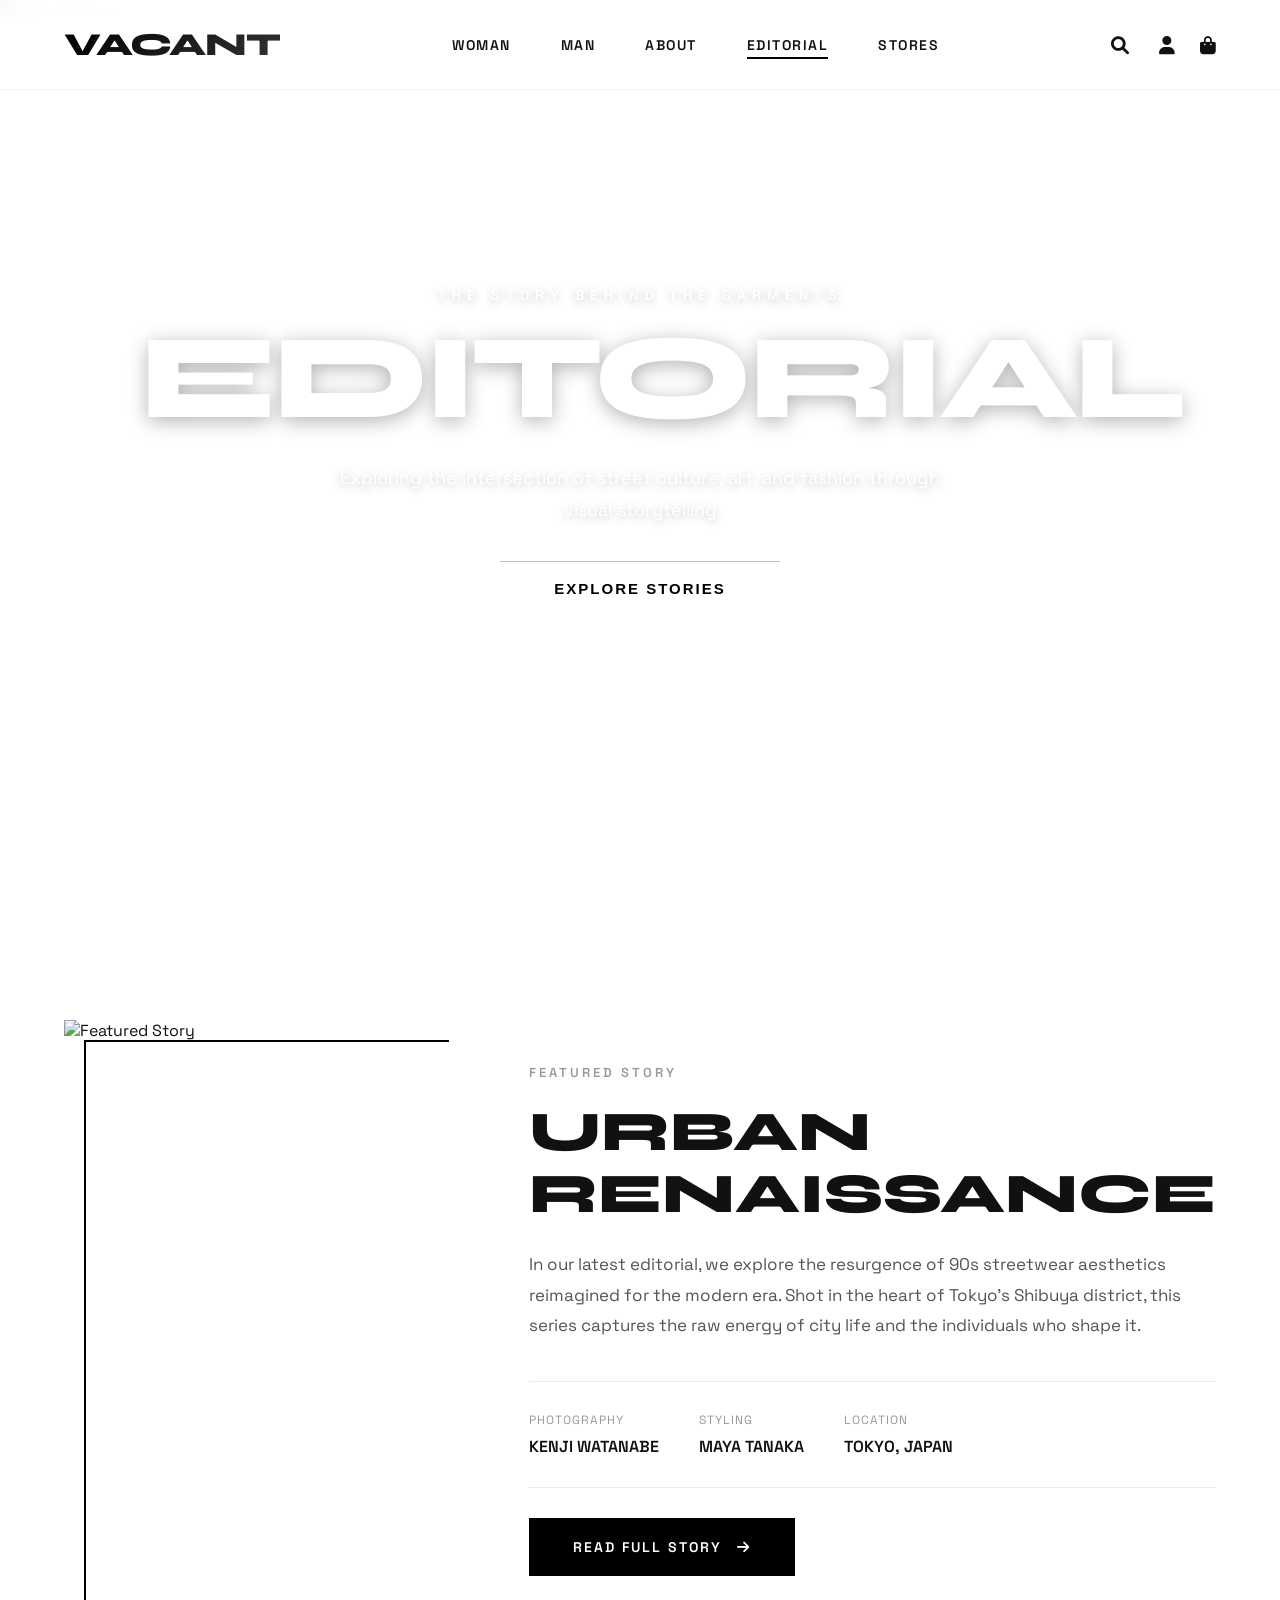
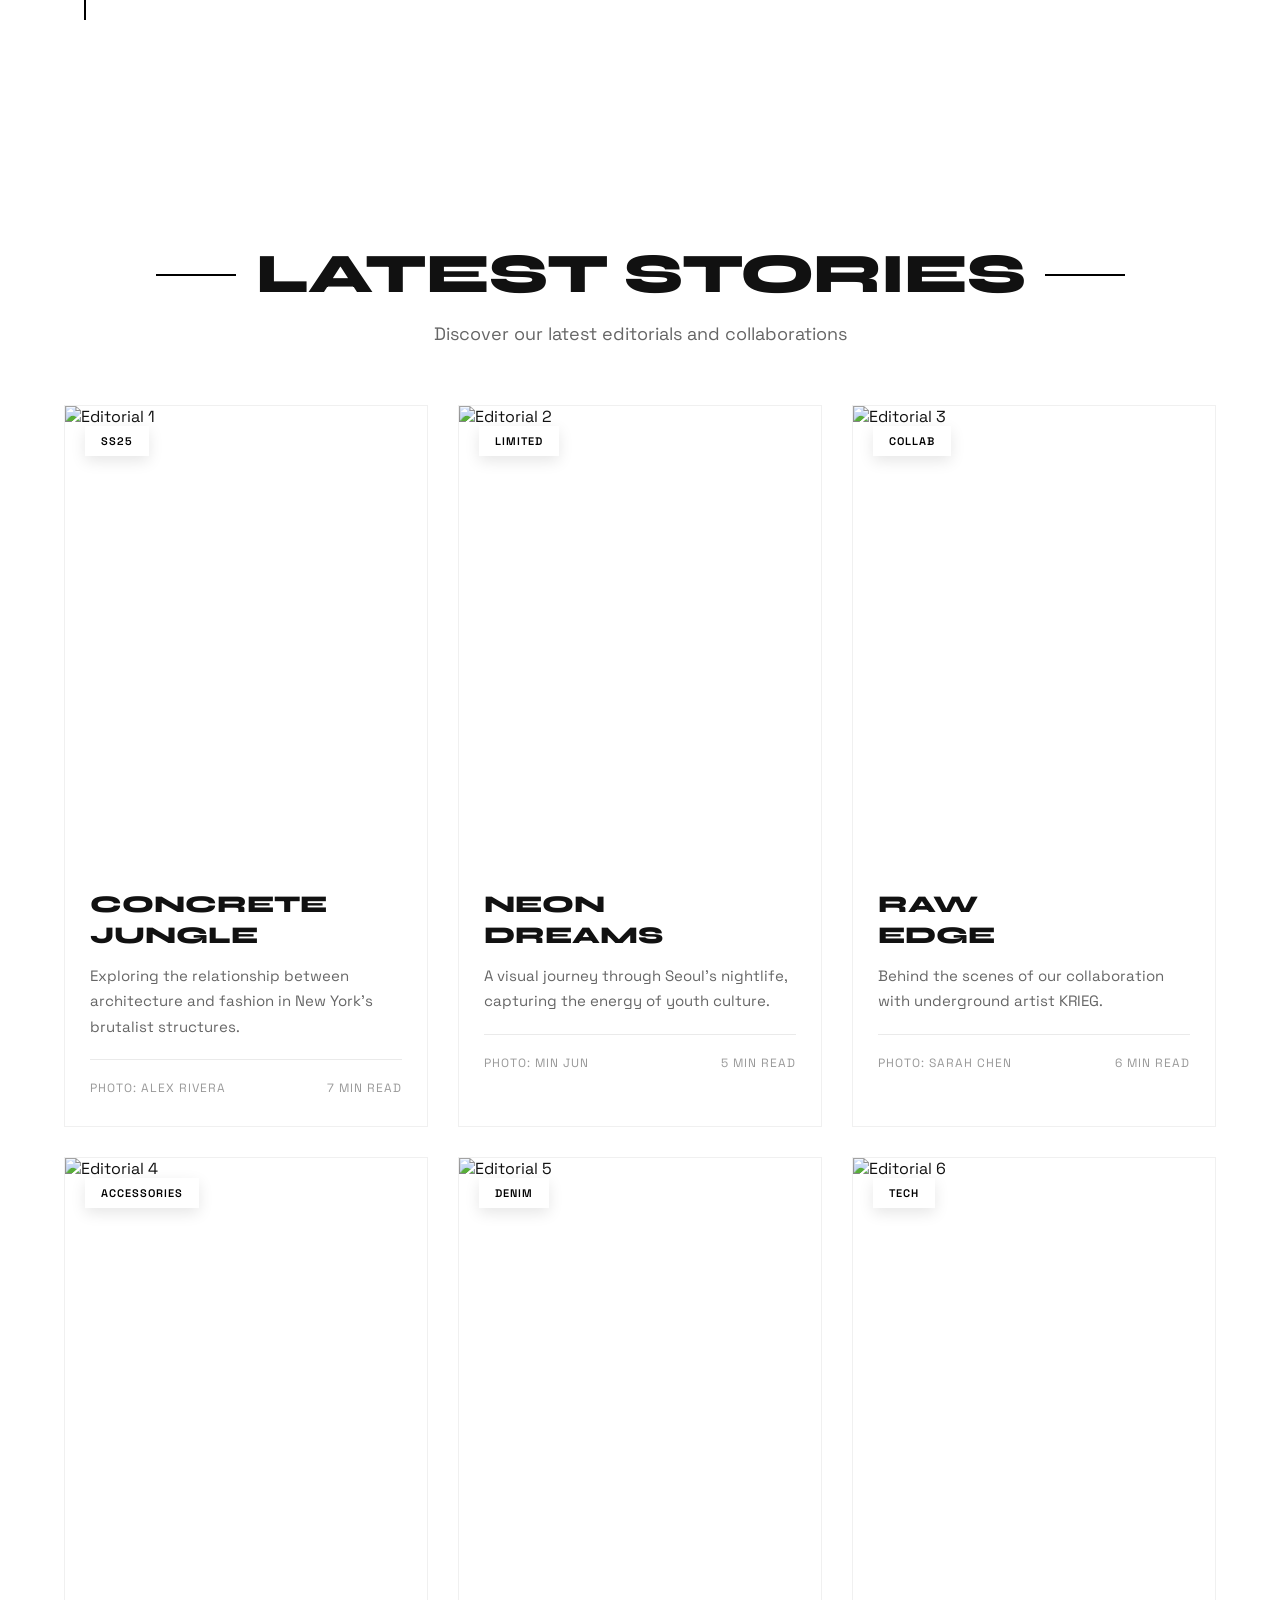
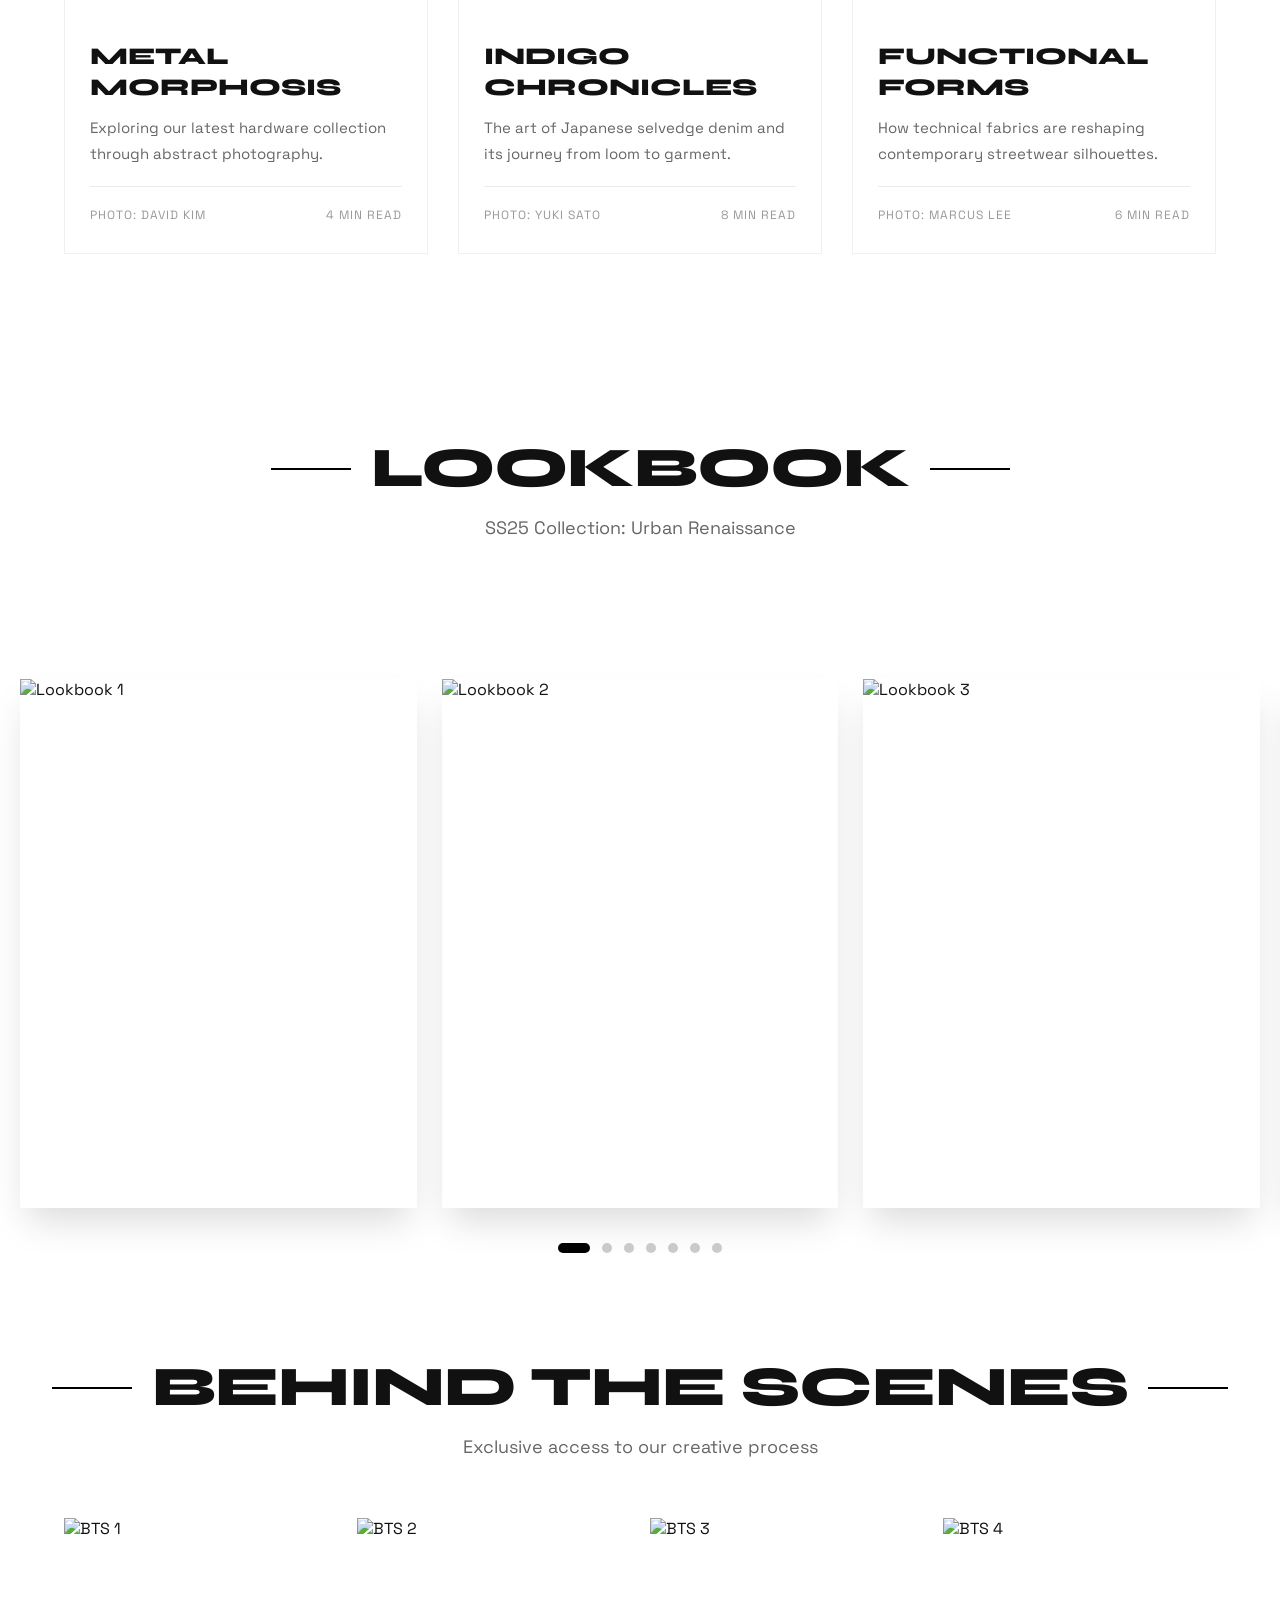
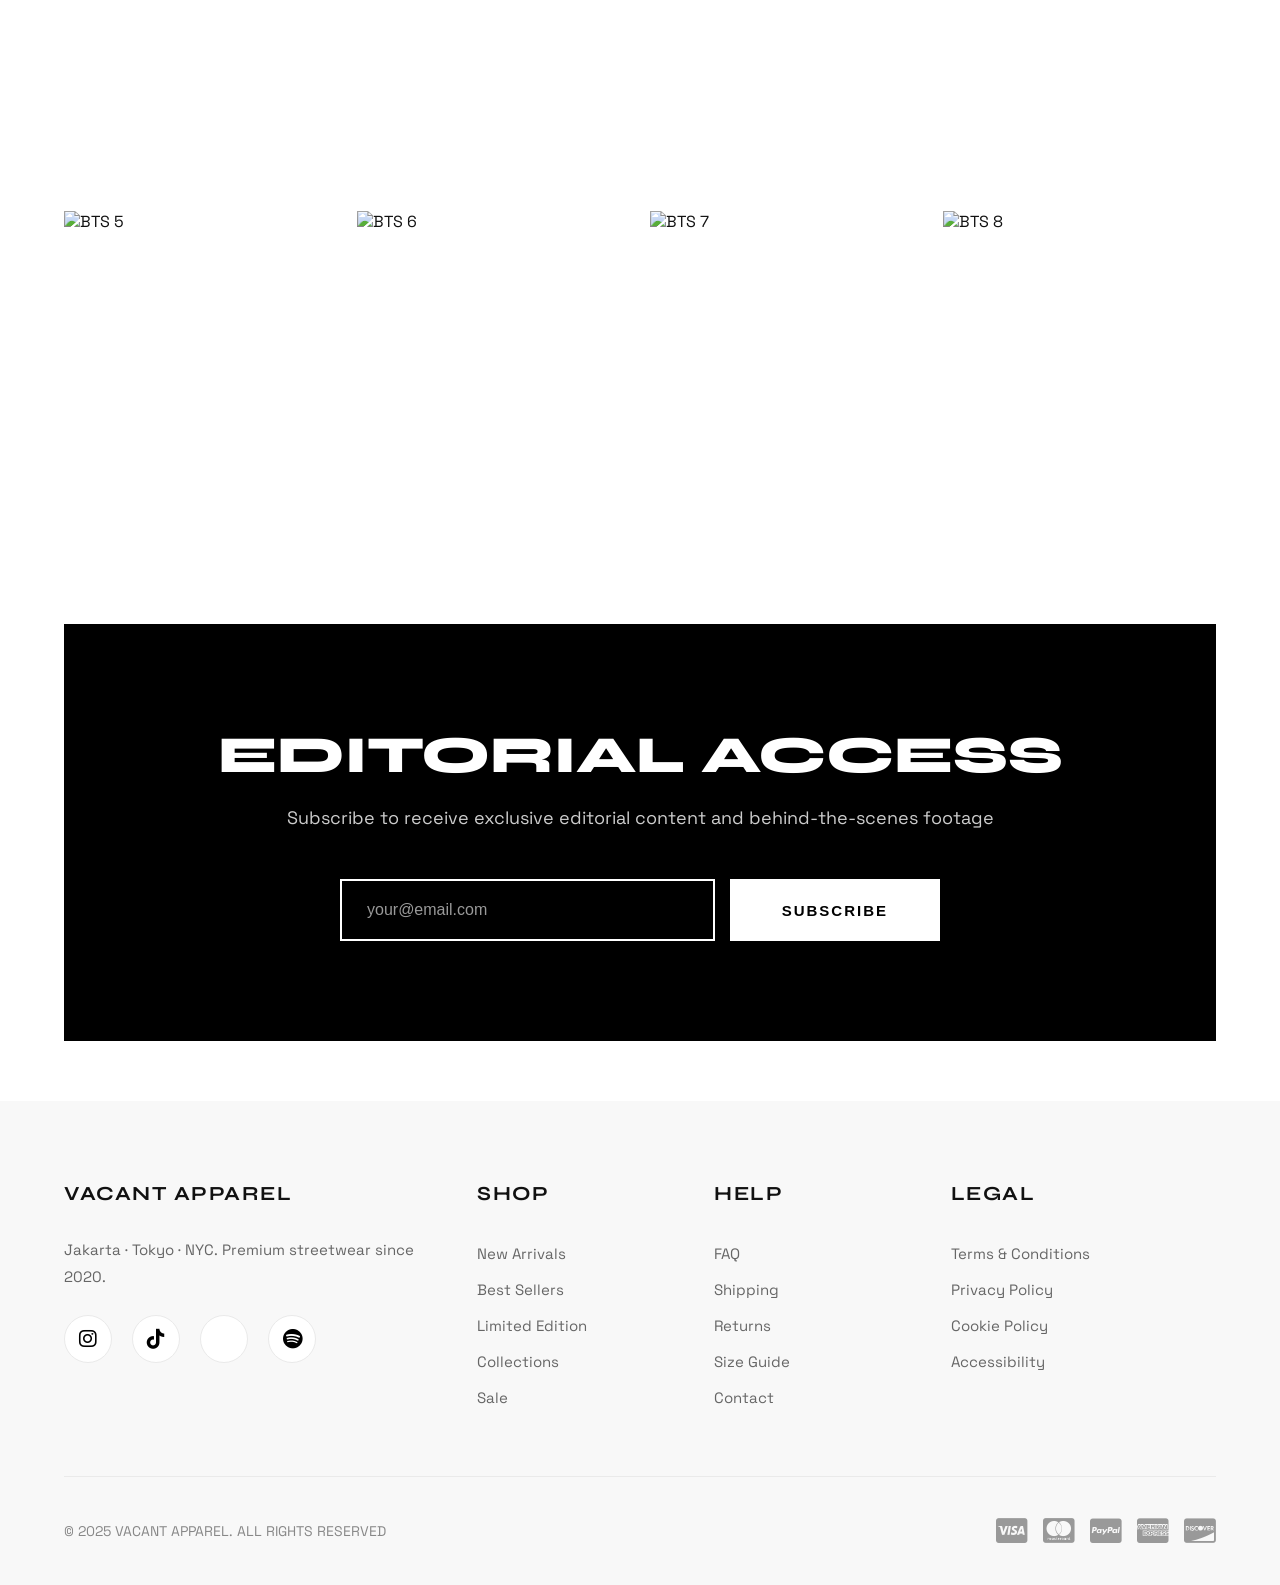
==== EDITORIAL.html @ 33aa365c "first commit" ====
<!DOCTYPE html>
<html lang="en">
<head>
    <meta charset="UTF-8">
    <meta name="viewport" content="width=device-width, initial-scale=1.0">
    <title>VACANT · EDITORIAL</title>
    <link href="https://fonts.googleapis.com/css2?family=Syne:wght@400;500;600;700;800&family=Space+Grotesk:wght@300;400;500;600;700&display=swap" rel="stylesheet">
    <link rel="stylesheet" href="https://cdnjs.cloudflare.com/ajax/libs/font-awesome/6.0.0/css/all.min.css">
    <style>
        * {
            margin: 0;
            padding: 0;
            box-sizing: border-box;
        }

        body {
            background: #ffffff;
            color: #111111;
            font-family: 'Space Grotesk', sans-serif;
            overflow-x: hidden;
        }

        h1, h2, h3, h4 {
            font-family: 'Syne', sans-serif;
            font-weight: 800;
        }

        /* PREMIUM NAVBAR */
        header {
            display: flex;
            justify-content: space-between;
            align-items: center;
            padding: 25px 5%;
            background: rgba(255, 255, 255, 0.97);
            backdrop-filter: blur(10px);
            position: fixed;
            width: 100%;
            top: 0;
            z-index: 1000;
            border-bottom: 1px solid rgba(0, 0, 0, 0.05);
            transition: all 0.3s;
        }

        header.scrolled {
            padding: 15px 5%;
            background: rgba(255, 255, 255, 0.98);
            box-shadow: 0 5px 20px rgba(0,0,0,0.05);
        }

        .logo {
            font-size: 32px;
            font-weight: 800;
            letter-spacing: -1px;
            background: linear-gradient(135deg, #000000 0%, #333333 100%);
            -webkit-background-clip: text;
            -webkit-text-fill-color: transparent;
            font-family: 'Syne', sans-serif;
        }

        .nav-links {
            display: flex;
            gap: 50px;
        }

        .nav-links a {
            color: #111111;
            text-decoration: none;
            font-weight: 600;
            font-size: 14px;
            letter-spacing: 1.5px;
            text-transform: uppercase;
            transition: 0.2s;
            position: relative;
        }

        .nav-links a::after {
            content: '';
            position: absolute;
            bottom: -5px;
            left: 0;
            width: 0;
            height: 2px;
            background: #000000;
            transition: width 0.3s;
        }

        .nav-links a:hover::after,
        .nav-links a.active::after {
            width: 100%;
        }

        .nav-icons {
            display: flex;
            gap: 25px;
            align-items: center;
            position: relative;
        }

        .nav-icons i {
            font-size: 18px;
            color: #111111;
            cursor: pointer;
            transition: 0.2s;
        }

        .nav-icons i:hover {
            transform: scale(1.1);
        }

        /* SEARCH BAR STYLES - DESKTOP */
        .search-container {
            position: relative;
            display: flex;
            align-items: center;
            margin-right: 5px;
        }

        .search-icon {
            cursor: pointer;
            transition: all 0.3s;
            z-index: 102;
        }

        .search-box {
            position: absolute;
            top: 50%;
            right: -10px;
            transform: translateY(-50%);
            width: 0;
            opacity: 0;
            visibility: hidden;
            transition: all 0.4s cubic-bezier(0.4, 0, 0.2, 1);
            background: #ffffff;
            border: 1px solid #eaeaea;
            border-radius: 40px;
            padding: 12px 20px;
            font-size: 14px;
            font-family: 'Space Grotesk', sans-serif;
            outline: none;
            box-shadow: 0 5px 20px rgba(0,0,0,0.1);
            z-index: 101;
        }

        .search-box.active {
            width: 280px;
            opacity: 1;
            visibility: visible;
            right: -20px;
        }

        .search-box::placeholder {
            color: #999999;
            letter-spacing: 0.5px;
        }

        .burger-menu {
            display: none;
            flex-direction: column;
            gap: 6px;
            cursor: pointer;
            z-index: 1001;
        }

        .burger-menu span {
            width: 30px;
            height: 2px;
            background: #000000;
            transition: 0.3s;
        }

        .burger-menu.active span:nth-child(1) {
            transform: rotate(45deg) translate(6px, 6px);
        }

        .burger-menu.active span:nth-child(2) {
            opacity: 0;
        }

        .burger-menu.active span:nth-child(3) {
            transform: rotate(-45deg) translate(6px, -6px);
        }

        .mobile-menu {
            display: none;
            position: fixed;
            top: 0;
            right: -100%;
            width: 80%;
            max-width: 400px;
            height: 100vh;
            background: #ffffff;
            padding: 120px 40px 40px;
            transition: right 0.4s cubic-bezier(0.4, 0, 0.2, 1);
            z-index: 999;
            box-shadow: -10px 0 30px rgba(0,0,0,0.1);
        }

        .mobile-menu.active {
            right: 0;
        }

        .mobile-menu a {
            display: block;
            color: #111111;
            text-decoration: none;
            font-size: 22px;
            font-weight: 600;
            margin-bottom: 35px;
            text-transform: uppercase;
            letter-spacing: 1px;
            transition: 0.2s;
            font-family: 'Syne', sans-serif;
        }

        .mobile-menu a:hover,
        .mobile-menu a.active {
            color: #666666;
            transform: translateX(10px);
        }

        /* MOBILE SEARCH (dengan icon X) */
        .mobile-search-container {
            margin-bottom: 30px;
            position: relative;
        }

        .mobile-search-box {
            width: 100%;
            padding: 16px 45px 16px 20px;
            border: 2px solid #eaeaea;
            font-family: 'Space Grotesk', sans-serif;
            font-size: 16px;
            outline: none;
            transition: border 0.3s;
            border-radius: 40px;
        }

        .mobile-search-box:focus {
            border-color: #000000;
        }

        .mobile-search-box::placeholder {
            color: #999999;
        }

        .mobile-search-clear {
            position: absolute;
            right: 15px;
            top: 50%;
            transform: translateY(-50%);
            cursor: pointer;
            color: #999999;
            font-size: 16px;
            transition: color 0.3s;
        }

        .mobile-search-clear:hover {
            color: #000000;
        }

        .overlay {
            display: none;
            position: fixed;
            top: 0;
            left: 0;
            width: 100%;
            height: 100vh;
            background: rgba(0,0,0,0.5);
            z-index: 998;
            opacity: 0;
            transition: opacity 0.3s;
            pointer-events: none;
        }

        .overlay.active {
            display: block;
            opacity: 1;
            pointer-events: all;
        }

        /* SEARCH RESULTS INFO */
        .search-info {
            display: none;
            text-align: center;
            margin: 20px 5%;
            padding: 15px;
            background: #f8f8f8;
            border-radius: 50px;
            font-size: 15px;
            color: #666666;
            z-index: 100;
        }

        .search-info.active {
            display: block;
        }

        .search-info span {
            font-weight: 700;
            color: #000000;
        }

        .search-info i {
            margin-left: 10px;
            cursor: pointer;
            color: #999999;
            transition: color 0.3s;
        }

        .search-info i:hover {
            color: #000000;
        }

        /* SEARCH HIGHLIGHT */
        .search-highlight {
            background-color: #fff3b0;
            padding: 2px 0;
            border-radius: 4px;
            transition: background-color 0.3s;
        }

        /* HIDE ELEMENTS WHEN SEARCHING - Hero section dikecualikan */
        .search-hidden:not(#heroSection) {
            display: none !important;
        }

        /* FULL HERO SECTION - SATU GAMBAR */
        .editorial-hero {
            height: 100vh;
            width: 100%;
            position: relative;
            overflow: hidden;
            margin-top: 0;
        }

        .editorial-hero img {
            width: 100%;
            height: 100%;
            object-fit: cover;
            filter: brightness(0.5);
            transform: scale(1);
            transition: transform 8s ease;
        }

        .hero-content {
            position: absolute;
            top: 50%;
            left: 50%;
            transform: translate(-50%, -50%);
            text-align: center;
            color: #ffffff;
            z-index: 10;
            width: 90%;
            max-width: 1000px;
            pointer-events: none;
        }

        .hero-content .label {
            font-size: 14px;
            font-weight: 600;
            text-transform: uppercase;
            letter-spacing: 6px;
            margin-bottom: 20px;
            display: block;
            opacity: 0;
            animation: fadeInUp 0.8s forwards;
            text-shadow: 0 2px 10px rgba(0,0,0,0.3);
        }

        .hero-content h1 {
            font-size: 120px;
            font-weight: 800;
            text-transform: uppercase;
            line-height: 0.9;
            margin-bottom: 30px;
            letter-spacing: -4px;
            opacity: 0;
            animation: fadeInUp 0.8s 0.2s forwards;
            text-shadow: 0 4px 20px rgba(0,0,0,0.3);
        }

        .hero-content p {
            font-size: 18px;
            max-width: 600px;
            margin: 0 auto 35px;
            opacity: 0;
            animation: fadeInUp 0.8s 0.4s forwards;
            line-height: 1.8;
            text-shadow: 0 2px 10px rgba(0,0,0,0.3);
        }

        .hero-btn {
            background: #ffffff;
            color: #000000;
            border: none;
            padding: 18px 54px;
            font-size: 15px;
            font-weight: 700;
            text-transform: uppercase;
            letter-spacing: 2px;
            cursor: pointer;
            transition: all 0.3s;
            border-radius: 0;
            pointer-events: auto;
            position: relative;
            overflow: hidden;
            opacity: 0;
            animation: fadeInUp 0.8s 0.6s forwards;
        }

        .hero-btn::before {
            content: '';
            position: absolute;
            top: 0;
            left: -100%;
            width: 100%;
            height: 100%;
            background: #000000;
            transition: left 0.3s;
            z-index: 0;
        }

        .hero-btn:hover::before {
            left: 0;
        }

        .hero-btn span {
            position: relative;
            z-index: 1;
            transition: color 0.3s;
        }

        .hero-btn:hover span {
            color: #ffffff;
        }

        @keyframes fadeInUp {
            from {
                opacity: 0;
                transform: translateY(30px);
            }
            to {
                opacity: 1;
                transform: translateY(0);
            }
        }

        /* FEATURED STORY */
        .featured-story {
            padding: 120px 5%;
            max-width: 1400px;
            margin: 0 auto;
            display: grid;
            grid-template-columns: 1fr 1fr;
            gap: 80px;
            align-items: center;
        }

        .featured-image {
            position: relative;
            overflow: hidden;
            height: 600px;
        }

        .featured-image img {
            width: 100%;
            height: 100%;
            object-fit: cover;
            transition: transform 0.8s;
        }

        .featured-image:hover img {
            transform: scale(1.05);
        }

        .featured-image::after {
            content: '';
            position: absolute;
            top: 20px;
            left: 20px;
            width: 100%;
            height: 100%;
            border: 2px solid #000000;
            z-index: -1;
        }

        .featured-content .tag {
            font-size: 13px;
            font-weight: 600;
            text-transform: uppercase;
            letter-spacing: 3px;
            color: #999999;
            margin-bottom: 20px;
            display: block;
        }

        .featured-content h2 {
            font-size: 56px;
            font-weight: 800;
            line-height: 1.1;
            margin-bottom: 25px;
            text-transform: uppercase;
        }

        .featured-content p {
            color: #555555;
            line-height: 1.8;
            margin-bottom: 30px;
            font-size: 17px;
        }

        .featured-meta {
            display: flex;
            gap: 40px;
            margin: 40px 0 30px;
            padding: 30px 0;
            border-top: 1px solid #eaeaea;
            border-bottom: 1px solid #eaeaea;
        }

        .meta-item {
            display: flex;
            flex-direction: column;
        }

        .meta-item .label {
            font-size: 12px;
            color: #999999;
            text-transform: uppercase;
            letter-spacing: 1px;
            margin-bottom: 8px;
        }

        .meta-item .value {
            font-size: 16px;
            font-weight: 600;
            text-transform: uppercase;
        }

        .read-more {
            display: inline-flex;
            align-items: center;
            gap: 15px;
            background: #000000;
            color: #ffffff;
            padding: 18px 42px;
            text-decoration: none;
            font-weight: 600;
            text-transform: uppercase;
            letter-spacing: 2px;
            font-size: 14px;
            transition: all 0.3s;
            border: 2px solid #000000;
        }

        .read-more i {
            transition: transform 0.3s;
        }

        .read-more:hover {
            background: #ffffff;
            color: #000000;
        }

        .read-more:hover i {
            transform: translateX(8px);
        }

        /* SECTION HEADER */
        .section-header {
            text-align: center;
            margin: 100px 0 60px;
            padding: 0 5%;
        }

        .section-header h2 {
            font-size: 56px;
            font-weight: 800;
            text-transform: uppercase;
            letter-spacing: -1px;
            margin-bottom: 15px;
            position: relative;
            display: inline-block;
        }

        .section-header h2::before,
        .section-header h2::after {
            content: '';
            position: absolute;
            top: 50%;
            width: 80px;
            height: 2px;
            background: #000000;
        }

        .section-header h2::before {
            left: -100px;
        }

        .section-header h2::after {
            right: -100px;
        }

        .section-header p {
            color: #666666;
            font-size: 18px;
            max-width: 600px;
            margin: 0 auto;
        }

        /* EDITORIAL GRID */
        .editorial-grid {
            display: grid;
            grid-template-columns: repeat(3, 1fr);
            gap: 30px;
            padding: 0 5% 80px;
            max-width: 1400px;
            margin: 0 auto;
        }

        .editorial-card {
            background: #ffffff;
            transition: all 0.4s;
            cursor: pointer;
            border: 1px solid #f0f0f0;
        }

        .editorial-card:hover {
            transform: translateY(-15px);
            box-shadow: 0 30px 40px -20px rgba(0,0,0,0.2);
            border-color: #000000;
        }

        .card-image {
            position: relative;
            aspect-ratio: 4/5;
            overflow: hidden;
        }

        .card-image img {
            width: 100%;
            height: 100%;
            object-fit: cover;
            transition: transform 0.8s;
        }

        .editorial-card:hover .card-image img {
            transform: scale(1.1);
        }

        .card-category {
            position: absolute;
            top: 20px;
            left: 20px;
            background: #ffffff;
            color: #000000;
            font-size: 11px;
            font-weight: 600;
            padding: 8px 16px;
            text-transform: uppercase;
            letter-spacing: 1px;
            z-index: 2;
            box-shadow: 0 5px 15px rgba(0,0,0,0.1);
        }

        .card-content {
            padding: 30px 25px;
            background: #ffffff;
        }

        .card-content h3 {
            font-size: 24px;
            font-weight: 800;
            margin-bottom: 12px;
            text-transform: uppercase;
            line-height: 1.3;
        }

        .card-content p {
            color: #666666;
            font-size: 15px;
            line-height: 1.7;
            margin-bottom: 20px;
        }

        .card-meta {
            display: flex;
            justify-content: space-between;
            color: #999999;
            font-size: 12px;
            text-transform: uppercase;
            letter-spacing: 1px;
            border-top: 1px solid #eaeaea;
            padding-top: 20px;
        }

        /* LOOKBOOK SLIDER - MENGGUNAKAN INSTA DOTS */
        .lookbook {
            margin: 100px 0;
            width: 100%;
            overflow: hidden;
        }

        .lookbook-container {
            position: relative;
            width: 100%;
            padding: 0 20px;
            margin: 40px 0 30px;
        }

        .lookbook-wrapper {
            display: flex;
            gap: 25px;
            transition: transform 0.6s cubic-bezier(0.25, 0.1, 0.15, 1);
            cursor: grab;
        }

        .lookbook-wrapper:active {
            cursor: grabbing;
        }

        .lookbook-slide {
            flex: 0 0 calc(33.333% - 16.66px);
            aspect-ratio: 3/4;
            position: relative;
            overflow: hidden;
            border-radius: 0;
            transition: all 0.4s;
            box-shadow: 0 20px 35px -8px rgba(0,0,0,0.15);
        }

        .lookbook-slide:hover {
            transform: translateY(-10px) scale(1.02);
            box-shadow: 0 30px 45px -10px rgba(0,0,0,0.25);
        }

        .lookbook-slide img {
            width: 100%;
            height: 100%;
            object-fit: cover;
            transition: transform 0.8s;
        }

        .lookbook-slide:hover img {
            transform: scale(1.1);
        }

        .lookbook-overlay {
            position: absolute;
            bottom: 0;
            left: 0;
            width: 100%;
            padding: 30px;
            background: linear-gradient(to top, rgba(0,0,0,0.9), transparent);
            color: #ffffff;
            transform: translateY(100%);
            transition: transform 0.4s;
        }

        .lookbook-slide:hover .lookbook-overlay {
            transform: translateY(0);
        }

        .lookbook-overlay h4 {
            font-size: 24px;
            font-weight: 800;
            margin-bottom: 8px;
            text-transform: uppercase;
        }

        .lookbook-overlay p {
            font-size: 14px;
            opacity: 0.9;
        }

        .lookbook-slide::after {
            content: '\f030';
            font-family: 'Font Awesome 6 Free';
            font-weight: 900;
            position: absolute;
            top: 50%;
            left: 50%;
            transform: translate(-50%, -50%) scale(0.5);
            color: #ffffff;
            font-size: 42px;
            opacity: 0;
            transition: all 0.4s cubic-bezier(0.34, 1.56, 0.64, 1);
            z-index: 3;
            text-shadow: 0 4px 15px rgba(0,0,0,0.3);
            pointer-events: none;
        }

        .lookbook-slide:hover::after {
            opacity: 1;
            transform: translate(-50%, -50%) scale(1);
        }

        .lookbook-slide::before {
            content: '';
            position: absolute;
            top: 0;
            left: 0;
            width: 100%;
            height: 100%;
            background: linear-gradient(145deg, rgba(0,0,0,0.2), rgba(0,0,0,0.5));
            opacity: 0;
            transition: opacity 0.4s;
            z-index: 2;
            pointer-events: none;
        }

        .lookbook-slide:hover::before {
            opacity: 1;
        }

        /* DOTS NAVIGATION */
        .lookbook-dots {
            display: flex;
            justify-content: center;
            gap: 12px;
            margin-top: 35px;
        }

        .lookbook-dot {
            width: 10px;
            height: 10px;
            border-radius: 10px;
            background: #ccc;
            border: none;
            cursor: pointer;
            transition: all 0.3s;
            padding: 0;
        }

        .lookbook-dot.active {
            width: 32px;
            background: #000000;
        }

        /* BEHIND THE SCENES */
        .bts-grid {
            display: grid;
            grid-template-columns: repeat(4, 1fr);
            gap: 20px;
            padding: 0 5% 80px;
            max-width: 1400px;
            margin: 0 auto;
        }

        .bts-item {
            position: relative;
            aspect-ratio: 1;
            overflow: hidden;
            cursor: pointer;
        }

        .bts-item img {
            width: 100%;
            height: 100%;
            object-fit: cover;
            transition: transform 0.8s;
        }

        .bts-item:hover img {
            transform: scale(1.1);
        }

        .bts-item::after {
            content: '\f030';
            font-family: 'Font Awesome 6 Free';
            font-weight: 900;
            position: absolute;
            top: 50%;
            left: 50%;
            transform: translate(-50%, -50%) scale(0);
            color: #ffffff;
            font-size: 32px;
            transition: transform 0.4s;
            z-index: 2;
            text-shadow: 0 2px 10px rgba(0,0,0,0.3);
        }

        .bts-item::before {
            content: '';
            position: absolute;
            top: 0;
            left: 0;
            width: 100%;
            height: 100%;
            background: rgba(0,0,0,0.4);
            opacity: 0;
            transition: opacity 0.4s;
            z-index: 1;
        }

        .bts-item:hover::after {
            transform: translate(-50%, -50%) scale(1);
        }

        .bts-item:hover::before {
            opacity: 1;
        }

        /* NEWSLETTER */
        .newsletter-block {
            background: #000000;
            padding: 100px;
            text-align: center;
            color: #ffffff;
            margin: 60px 5% 60px;
        }

        .newsletter-block h3 {
            font-size: 52px;
            font-weight: 800;
            text-transform: uppercase;
            margin-bottom: 20px;
        }

        .newsletter-block p {
            color: #cccccc;
            margin-bottom: 50px;
            font-size: 18px;
        }

        .newsletter-form {
            display: flex;
            max-width: 600px;
            margin: 0 auto;
            gap: 15px;
        }

        .newsletter-form input {
            flex: 1;
            padding: 20px 25px;
            background: transparent;
            border: 2px solid #ffffff;
            color: #ffffff;
            font-size: 16px;
            outline: none;
        }

        .newsletter-form input::placeholder {
            color: #999999;
        }

        .newsletter-form button {
            padding: 20px 50px;
            background: #ffffff;
            color: #000000;
            border: none;
            font-weight: 700;
            text-transform: uppercase;
            letter-spacing: 2px;
            cursor: pointer;
            transition: 0.3s;
            border: 2px solid #ffffff;
            font-size: 15px;
        }

        .newsletter-form button:hover {
            background: transparent;
            color: #ffffff;
        }

        /* FOOTER */
        footer {
            background: #f8f8f8;
            padding: 80px 5% 40px;
        }

        .footer-grid {
            display: grid;
            grid-template-columns: 2fr 1fr 1fr 1.5fr;
            gap: 60px;
            margin-bottom: 60px;
        }

        .footer-col:first-child {
            max-width: 350px;
        }

        .footer-col h4 {
            font-size: 20px;
            font-weight: 700;
            text-transform: uppercase;
            margin-bottom: 30px;
            letter-spacing: 1.5px;
        }

        .footer-col p {
            color: #666666;
            line-height: 1.8;
            font-size: 15px;
            margin-bottom: 25px;
        }

        .footer-col a {
            color: #666666;
            text-decoration: none;
            display: block;
            font-size: 15px;
            line-height: 2.4;
            transition: 0.2s;
        }

        .footer-col a:hover {
            color: #000000;
            transform: translateX(8px);
        }

        .social-wrap {
            display: flex;
            gap: 20px;
            margin-top: 25px;
        }

        .social-wrap a {
            width: 48px;
            height: 48px;
            background: #ffffff;
            border-radius: 50%;
            display: flex;
            align-items: center;
            justify-content: center;
            color: #000000;
            font-size: 20px;
            transition: all 0.3s;
            border: 1px solid #eaeaea;
            transform: none;
        }

        .social-wrap a:hover {
            background: #000000;
            color: #ffffff;
            transform: translateY(-8px);
        }

        .footer-bottom {
            display: flex;
            justify-content: space-between;
            align-items: center;
            padding-top: 40px;
            border-top: 1px solid #eaeaea;
            color: #888888;
            font-size: 14px;
        }

        .payment-icons {
            display: flex;
            gap: 15px;
        }

        .payment-icons i {
            font-size: 28px;
            color: #999999;
            transition: 0.2s;
        }

        .payment-icons i:hover {
            color: #000000;
        }

        /* RESPONSIVE */
        @media (max-width: 1200px) {
            .hero-content h1 {
                font-size: 90px;
            }
            
            .featured-story {
                gap: 40px;
            }
            
            .featured-content h2 {
                font-size: 42px;
            }
            
            .editorial-grid {
                grid-template-columns: repeat(2, 1fr);
            }
            
            .lookbook-slide {
                flex: 0 0 calc(50% - 12.5px);
            }
            
            .bts-grid {
                grid-template-columns: repeat(3, 1fr);
            }
            
            .search-box.active {
                width: 220px;
            }
        }

        @media (max-width: 1024px) {
            .nav-links {
                display: none;
            }
            
            .burger-menu {
                display: flex;
            }
            
            .mobile-menu {
                display: block;
            }
            
            .section-header h2 {
                font-size: 42px;
            }
            
            .section-header h2::before,
            .section-header h2::after {
                width: 40px;
            }
            
            .hero-content h1 {
                font-size: 60px;
            }
            
            .featured-story {
                grid-template-columns: 1fr;
            }
            
            .featured-image {
                height: 500px;
            }
            
            .footer-grid {
                grid-template-columns: repeat(2, 1fr);
            }
        }

        @media (max-width: 768px) {
            .nav-icons {
                display: none;
            }
            
            .search-box,
            .search-icon {
                display: none;
            }
            
            .hero-content {
                padding: 0 20px;
            }
            
            .hero-content h1 {
                font-size: 45px;
                letter-spacing: -2px;
            }
            
            .hero-content p {
                font-size: 16px;
            }
            
            .hero-btn {
                padding: 15px 40px;
            }
            
            .featured-content h2 {
                font-size: 36px;
            }
            
            .featured-meta {
                flex-direction: column;
                gap: 20px;
            }
            
            .editorial-grid {
                grid-template-columns: 1fr;
            }
            
            .lookbook-slide {
                flex: 0 0 100%;
            }
            
            .bts-grid {
                grid-template-columns: repeat(2, 1fr);
            }
            
            .section-header h2::before,
            .section-header h2::after {
                display: none;
            }
            
            .newsletter-block {
                padding: 60px 30px;
            }
            
            .newsletter-block h3 {
                font-size: 36px;
            }
            
            .newsletter-form {
                flex-direction: column;
            }
            
            .footer-grid {
                grid-template-columns: 1fr;
            }
            
            .footer-bottom {
                flex-direction: column;
                gap: 20px;
                text-align: center;
            }
            
            .payment-icons {
                justify-content: center;
            }
            
            .payment-icons i {
                font-size: 26px;
            }
        }

        @media (max-width: 480px) {
            .hero-content h1 {
                font-size: 36px;
            }
            
            .featured-image {
                height: 350px;
            }
            
            .bts-grid {
                grid-template-columns: 1fr;
            }
        }
    </style>
</head>
<body>
    <!-- NAVBAR -->
    <header id="header">
        <div class="logo">VACANT</div>
        <div class="nav-links">
            <a href="/WOMAN.html">WOMAN</a>
            <a href="/MEN.HTML">MAN</a>
            <a href="/ABOUT.html">ABOUT</a>
            <a href="#" class="active">EDITORIAL</a>
            <a href="/STORE.html">STORES</a>
        </div>
        <div class="nav-icons">
            <!-- SEARCH CONTAINER DESKTOP -->
            <div class="search-container">
                <i class="fas fa-search search-icon" onclick="toggleSearch()"></i>
                <input type="text" class="search-box" id="desktopSearch" placeholder="Search editorial..." onkeyup="handleSearch(this.value)" onblur="handleSearchBlur()">
            </div>
            <i class="fas fa-user"></i>
            <i class="fas fa-shopping-bag"></i>
        </div>
        <div class="burger-menu" onclick="toggleMenu()">
            <span></span>
            <span></span>
            <span></span>
        </div>
    </header>

    <!-- MOBILE MENU -->
    <div class="mobile-menu" id="mobileMenu">
        <!-- MOBILE SEARCH (dengan icon X) -->
        <div class="mobile-search-container">
            <input type="text" class="mobile-search-box" id="mobileSearch" placeholder="Search editorial..." onkeyup="handleSearch(this.value)">
            <i class="fas fa-times mobile-search-clear" onclick="clearMobileSearch()"></i>
        </div>
        <a href="/WOMAN.html">WOMAN</a>
        <a href="/MEN.HTML">MAN</a>
        <a href="/ABOUT.html">ABOUT</a>
        <a href="#" class="active">EDITORIAL</a>
        <a href="/STORE.html">STORES</a>
        <a href="#">ACCOUNT</a>
        <a href="#">BAG (0)</a>
    </div>
    <div class="overlay" id="overlay" onclick="toggleMenu()"></div>

    <!-- SEARCH RESULTS INFO -->
    <div class="search-info" id="searchInfo">
        <span id="searchCount">0</span> results found for "<span id="searchQuery"></span>"
        <i class="fas fa-times" onclick="clearSearch()"></i>
    </div>

    <!-- FULL HERO SECTION - SATU GAMBAR (TETAP MUNCUL) -->
    <section class="editorial-hero" id="heroSection">
        <img src="https://images.unsplash.com/photo-1483985988355-763728e1935b?q=80&w=1740&auto=format&fit=crop" alt="Editorial Hero">
        <div class="hero-content">
            <span class="label">THE STORY BEHIND THE GARMENTS</span>
            <h1>EDITORIAL</h1>
            <p>Exploring the intersection of street culture, art, and fashion through visual storytelling</p>
            <button class="hero-btn"><span>EXPLORE STORIES</span></button>
        </div>
    </section>

    <!-- FEATURED STORY -->
    <section class="featured-story" id="featuredStory">
        <div class="featured-image">
            <img src="https://images.unsplash.com/photo-1539109136881-3be0616acf4b?q=80&w=1887&auto=format&fit=crop" alt="Featured Story">
        </div>
        <div class="featured-content">
            <span class="tag">FEATURED STORY</span>
            <h2>URBAN<br>RENAISSANCE</h2>
            <p>In our latest editorial, we explore the resurgence of 90s streetwear aesthetics reimagined for the modern era. Shot in the heart of Tokyo's Shibuya district, this series captures the raw energy of city life and the individuals who shape it.</p>
            
            <div class="featured-meta">
                <div class="meta-item">
                    <span class="label">PHOTOGRAPHY</span>
                    <span class="value">KENJI WATANABE</span>
                </div>
                <div class="meta-item">
                    <span class="label">STYLING</span>
                    <span class="value">MAYA TANAKA</span>
                </div>
                <div class="meta-item">
                    <span class="label">LOCATION</span>
                    <span class="value">TOKYO, JAPAN</span>
                </div>
            </div>
            
            <a href="#" class="read-more">
                <span>READ FULL STORY</span>
                <i class="fas fa-arrow-right"></i>
            </a>
        </div>
    </section>

    <!-- SECTION HEADER -->
    <div class="section-header" id="latestStoriesHeader">
        <h2>LATEST STORIES</h2>
        <p>Discover our latest editorials and collaborations</p>
    </div>

    <!-- EDITORIAL GRID -->
    <div class="editorial-grid" id="editorialGrid">
        <!-- Card 1 -->
        <div class="editorial-card">
            <div class="card-image">
                <img src="https://images.unsplash.com/photo-1467043237213-65f2da53396f?q=80&w=1887&auto=format&fit=crop" alt="Editorial 1">
                <div class="card-category">SS25</div>
            </div>
            <div class="card-content">
                <h3>CONCRETE<br>JUNGLE</h3>
                <p>Exploring the relationship between architecture and fashion in New York's brutalist structures.</p>
                <div class="card-meta">
                    <span>PHOTO: ALEX RIVERA</span>
                    <span>7 MIN READ</span>
                </div>
            </div>
        </div>

        <!-- Card 2 -->
        <div class="editorial-card">
            <div class="card-image">
                <img src="https://images.unsplash.com/photo-1441986300917-64674bd600d8?q=80&w=1740&auto=format&fit=crop" alt="Editorial 2">
                <div class="card-category">LIMITED</div>
            </div>
            <div class="card-content">
                <h3>NEON<br>DREAMS</h3>
                <p>A visual journey through Seoul's nightlife, capturing the energy of youth culture.</p>
                <div class="card-meta">
                    <span>PHOTO: MIN JUN</span>
                    <span>5 MIN READ</span>
                </div>
            </div>
        </div>

        <!-- Card 3 -->
        <div class="editorial-card">
            <div class="card-image">
                <img src="https://images.unsplash.com/photo-1523381210434-271e8be1f52b?q=80&w=1740&auto=format&fit=crop" alt="Editorial 3">
                <div class="card-category">COLLAB</div>
            </div>
            <div class="card-content">
                <h3>RAW<br>EDGE</h3>
                <p>Behind the scenes of our collaboration with underground artist KRIEG.</p>
                <div class="card-meta">
                    <span>PHOTO: SARAH CHEN</span>
                    <span>6 MIN READ</span>
                </div>
            </div>
        </div>

        <!-- Card 4 -->
        <div class="editorial-card">
            <div class="card-image">
                <img src="https://images.unsplash.com/photo-1490481651871-ab68de25d43d?q=80&w=1740&auto=format&fit=crop" alt="Editorial 4">
                <div class="card-category">ACCESSORIES</div>
            </div>
            <div class="card-content">
                <h3>METAL<br>MORPHOSIS</h3>
                <p>Exploring our latest hardware collection through abstract photography.</p>
                <div class="card-meta">
                    <span>PHOTO: DAVID KIM</span>
                    <span>4 MIN READ</span>
                </div>
            </div>
        </div>

        <!-- Card 5 -->
        <div class="editorial-card">
            <div class="card-image">
                <img src="https://images.unsplash.com/photo-1556905055-8f358a7a47b2?q=80&w=1740&auto=format&fit=crop" alt="Editorial 5">
                <div class="card-category">DENIM</div>
            </div>
            <div class="card-content">
                <h3>INDIGO<br>CHRONICLES</h3>
                <p>The art of Japanese selvedge denim and its journey from loom to garment.</p>
                <div class="card-meta">
                    <span>PHOTO: YUKI SATO</span>
                    <span>8 MIN READ</span>
                </div>
            </div>
        </div>

        <!-- Card 6 -->
        <div class="editorial-card">
            <div class="card-image">
                <img src="https://images.unsplash.com/photo-1591047139829-d91aecb6caea?q=80&w=1936&auto=format&fit=crop" alt="Editorial 6">
                <div class="card-category">TECH</div>
            </div>
            <div class="card-content">
                <h3>FUNCTIONAL<br>FORMS</h3>
                <p>How technical fabrics are reshaping contemporary streetwear silhouettes.</p>
                <div class="card-meta">
                    <span>PHOTO: MARCUS LEE</span>
                    <span>6 MIN READ</span>
                </div>
            </div>
        </div>
    </div>

    <!-- SECTION HEADER -->
    <div class="section-header" id="lookbookHeader">
        <h2>LOOKBOOK</h2>
        <p>SS25 Collection: Urban Renaissance</p>
    </div>

    <!-- LOOKBOOK SLIDER - MENGGUNAKAN INSTA DOTS -->
    <div class="lookbook" id="lookbook">
        <div class="lookbook-container">
            <div class="lookbook-wrapper" id="lookbookWrapper">
                <div class="lookbook-slide">
                    <img src="https://images.unsplash.com/photo-1539109136881-3be0616acf4b?q=80&w=1887&auto=format&fit=crop" alt="Lookbook 1">
                    <div class="lookbook-overlay">
                        <h4>LOOK 01</h4>
                        <p>TECH CARGO + OVERSIZED HOODIE</p>
                    </div>
                </div>
                <div class="lookbook-slide">
                    <img src="https://images.unsplash.com/photo-1483985988355-763728e1935b?q=80&w=1740&auto=format&fit=crop" alt="Lookbook 2">
                    <div class="lookbook-overlay">
                        <h4>LOOK 02</h4>
                        <p>WASHED DENIM + GRAPHIC TEE</p>
                    </div>
                </div>
                <div class="lookbook-slide">
                    <img src="https://images.unsplash.com/photo-1441986300917-64674bd600d8?q=80&w=1740&auto=format&fit=crop" alt="Lookbook 3">
                    <div class="lookbook-overlay">
                        <h4>LOOK 03</h4>
                        <p>NYLON PUFFER + TECH PANTS</p>
                    </div>
                </div>
                <div class="lookbook-slide">
                    <img src="https://images.unsplash.com/photo-1523381210434-271e8be1f52b?q=80&w=1740&auto=format&fit=crop" alt="Lookbook 4">
                    <div class="lookbook-overlay">
                        <h4>LOOK 04</h4>
                        <p>SASHIKO JACKET + WIDE PANTS</p>
                    </div>
                </div>
                <div class="lookbook-slide">
                    <img src="https://images.unsplash.com/photo-1490481651871-ab68de25d43d?q=80&w=1740&auto=format&fit=crop" alt="Lookbook 5">
                    <div class="lookbook-overlay">
                        <h4>LOOK 05</h4>
                        <p>TACTICAL VEST + CARGO PANTS</p>
                    </div>
                </div>
                <div class="lookbook-slide">
                    <img src="https://images.unsplash.com/photo-1556905055-8f358a7a47b2?q=80&w=1740&auto=format&fit=crop" alt="Lookbook 6">
                    <div class="lookbook-overlay">
                        <h4>LOOK 06</h4>
                        <p>KNIT CARDIGAN + SLIM JEANS</p>
                    </div>
                </div>
                <div class="lookbook-slide">
                    <img src="https://images.unsplash.com/photo-1467043237213-65f2da53396f?q=80&w=1887&auto=format&fit=crop" alt="Lookbook 7">
                    <div class="lookbook-overlay">
                        <h4>LOOK 07</h4>
                        <p>BOMBER JACKET + CARGO PANTS</p>
                    </div>
                </div>
                <div class="lookbook-slide">
                    <img src="https://images.unsplash.com/photo-1529139574466-a303027c1d8b?q=80&w=1887&auto=format&fit=crop" alt="Lookbook 8">
                    <div class="lookbook-overlay">
                        <h4>LOOK 08</h4>
                        <p>OVERSIZED BLAZER + WIDE PANTS</p>
                    </div>
                </div>
                <div class="lookbook-slide">
                    <img src="https://images.unsplash.com/photo-1552374196-1ab2a1c593e8?q=80&w=1887&auto=format&fit=crop" alt="Lookbook 9">
                    <div class="lookbook-overlay">
                        <h4>LOOK 09</h4>
                        <p>LEATHER JACKET + GRAPHIC TEE</p>
                    </div>
                </div>
            </div>
        </div>

        <!-- DOTS NAVIGATION -->
        <div class="lookbook-dots" id="lookbookDots"></div>
    </div>

    <!-- SECTION HEADER -->
    <div class="section-header" id="btsHeader">
        <h2>BEHIND THE SCENES</h2>
        <p>Exclusive access to our creative process</p>
    </div>

    <!-- BTS GRID -->
    <div class="bts-grid" id="btsGrid">
        <div class="bts-item">
            <img src="https://images.unsplash.com/photo-1523381210434-271e8be1f52b?q=80&w=1740&auto=format&fit=crop" alt="BTS 1">
        </div>
        <div class="bts-item">
            <img src="https://images.unsplash.com/photo-1467043237213-65f2da53396f?q=80&w=1887&auto=format&fit=crop" alt="BTS 2">
        </div>
        <div class="bts-item">
            <img src="https://images.unsplash.com/photo-1556905055-8f358a7a47b2?q=80&w=1740&auto=format&fit=crop" alt="BTS 3">
        </div>
        <div class="bts-item">
            <img src="https://images.unsplash.com/photo-1529139574466-a303027c1d8b?q=80&w=1887&auto=format&fit=crop" alt="BTS 4">
        </div>
        <div class="bts-item">
            <img src="https://images.unsplash.com/photo-1490481651871-ab68de25d43d?q=80&w=1740&auto=format&fit=crop" alt="BTS 5">
        </div>
        <div class="bts-item">
            <img src="https://images.unsplash.com/photo-1591047139829-d91aecb6caea?q=80&w=1936&auto=format&fit=crop" alt="BTS 6">
        </div>
        <div class="bts-item">
            <img src="https://images.unsplash.com/photo-1583743814966-8936f5b7be1a?q=80&w=1887&auto=format&fit=crop" alt="BTS 7">
        </div>
        <div class="bts-item">
            <img src="https://images.unsplash.com/photo-1552374196-1ab2a1c593e8?q=80&w=1887&auto=format&fit=crop" alt="BTS 8">
        </div>
    </div>

    <!-- NEWSLETTER -->
    <div class="newsletter-block" id="newsletter">
        <h3>EDITORIAL ACCESS</h3>
        <p>Subscribe to receive exclusive editorial content and behind-the-scenes footage</p>
        <div class="newsletter-form">
            <input type="email" placeholder="your@email.com">
            <button>SUBSCRIBE</button>
        </div>
    </div>

    <!-- FOOTER -->
    <footer>
        <div class="footer-grid">
            <div class="footer-col">
                <h4>VACANT APPAREL</h4>
                <p>Jakarta · Tokyo · NYC. Premium streetwear since 2020.</p>
                <div class="social-wrap">
                    <a href="#"><i class="fab fa-instagram"></i></a>
                    <a href="#"><i class="fab fa-tiktok"></i></a>
                    <a href="#"><i class="fab fa-x-twitter"></i></a>
                    <a href="#"><i class="fab fa-spotify"></i></a>
                </div>
            </div>

            <div class="footer-col">
                <h4>SHOP</h4>
                <a href="#">New Arrivals</a>
                <a href="#">Best Sellers</a>
                <a href="#">Limited Edition</a>
                <a href="#">Collections</a>
                <a href="#">Sale</a>
            </div>

            <div class="footer-col">
                <h4>HELP</h4>
                <a href="#">FAQ</a>
                <a href="#">Shipping</a>
                <a href="#">Returns</a>
                <a href="#">Size Guide</a>
                <a href="#">Contact</a>
            </div>

            <div class="footer-col">
                <h4>LEGAL</h4>
                <a href="#">Terms & Conditions</a>
                <a href="#">Privacy Policy</a>
                <a href="#">Cookie Policy</a>
                <a href="#">Accessibility</a>
            </div>
        </div>

        <div class="footer-bottom">
            <div>© 2025 VACANT APPAREL. ALL RIGHTS RESERVED</div>
            <div class="payment-icons">
                <i class="fab fa-cc-visa"></i>
                <i class="fab fa-cc-mastercard"></i>
                <i class="fab fa-cc-paypal"></i>
                <i class="fab fa-cc-amex"></i>
                <i class="fab fa-cc-discover"></i>
            </div>
        </div>
    </footer>

    <script>
        // Navbar scroll effect
        window.addEventListener('scroll', function() {
            const header = document.getElementById('header');
            if (window.scrollY > 50) {
                header.classList.add('scrolled');
            } else {
                header.classList.remove('scrolled');
            }
        });

        // Mobile menu toggle
        function toggleMenu() {
            const mobileMenu = document.getElementById('mobileMenu');
            const overlay = document.getElementById('overlay');
            const burger = document.querySelector('.burger-menu');
            
            mobileMenu.classList.toggle('active');
            overlay.classList.toggle('active');
            burger.classList.toggle('active');
        }

        // ===== SEARCH FUNCTIONALITY =====
        let currentSearchQuery = '';

        function toggleSearch() {
            const searchBox = document.getElementById('desktopSearch');
            searchBox.classList.toggle('active');
            if (searchBox.classList.contains('active')) {
                searchBox.focus();
            } else {
                searchBox.value = '';
                handleSearch('');
            }
        }

        function handleSearchBlur() {
            const searchBox = document.getElementById('desktopSearch');
            setTimeout(() => {
                if (!searchBox.classList.contains('active')) return;
                if (searchBox.value === '') {
                    searchBox.classList.remove('active');
                }
            }, 200);
        }

        function clearSearch() {
            const desktopSearch = document.getElementById('desktopSearch');
            const mobileSearch = document.getElementById('mobileSearch');
            
            desktopSearch.value = '';
            desktopSearch.classList.remove('active');
            
            if (mobileSearch) {
                mobileSearch.value = '';
            }
            
            handleSearch('');
        }

        function clearMobileSearch() {
            const mobileSearch = document.getElementById('mobileSearch');
            mobileSearch.value = '';
            handleSearch('');
        }

        function handleSearch(query) {
            currentSearchQuery = query.toLowerCase().trim();
            
            // Sync search boxes
            const desktopSearch = document.getElementById('desktopSearch');
            const mobileSearch = document.getElementById('mobileSearch');
            
            if (desktopSearch.value !== query) {
                desktopSearch.value = query;
            }
            if (mobileSearch && mobileSearch.value !== query) {
                mobileSearch.value = query;
            }
            
            // Get all searchable elements (excluding hero section if you don't want to hide it)
            const searchableElements = document.querySelectorAll(
                '.featured-content .tag, .featured-content h2, .featured-content p, ' +
                '.meta-item .label, .meta-item .value, ' +
                '.section-header h2, .section-header p, ' +
                '.editorial-card .card-category, .editorial-card h3, .editorial-card p, .editorial-card .card-meta span, ' +
                '.lookbook-overlay h4, .lookbook-overlay p, ' +
                '.newsletter-block h3, .newsletter-block p'
            );
            
            // Get all sections that can be hidden (hero section tidak termasuk)
            const sections = [
                document.getElementById('featuredStory'),
                document.getElementById('latestStoriesHeader'),
                document.getElementById('editorialGrid'),
                document.getElementById('lookbookHeader'),
                document.getElementById('lookbook'),
                document.getElementById('btsHeader'),
                document.getElementById('btsGrid'),
                document.getElementById('newsletter')
            ];
            
            if (currentSearchQuery === '') {
                // Remove all highlights and show all sections
                removeHighlights();
                sections.forEach(section => {
                    if (section) section.classList.remove('search-hidden');
                });
                document.getElementById('searchInfo').classList.remove('active');
                return;
            }
            
            // Remove existing highlights
            removeHighlights();
            
            let resultCount = 0;
            
            // Search in each element and highlight matches
            searchableElements.forEach(element => {
                const text = element.textContent || element.innerText;
                if (text.toLowerCase().includes(currentSearchQuery)) {
                    highlightText(element, currentSearchQuery);
                    resultCount++;
                }
            });
            
            // Hide sections that don't contain any matches (hero section tetap muncul)
            sections.forEach(section => {
                if (section) {
                    const sectionText = section.textContent || section.innerText;
                    if (sectionText.toLowerCase().includes(currentSearchQuery)) {
                        section.classList.remove('search-hidden');
                    } else {
                        section.classList.add('search-hidden');
                    }
                }
            });
            
            // Update search info
            const searchInfo = document.getElementById('searchInfo');
            const searchCount = document.getElementById('searchCount');
            const searchQuerySpan = document.getElementById('searchQuery');
            
            if (resultCount > 0) {
                searchCount.textContent = resultCount;
                searchQuerySpan.textContent = query;
                searchInfo.classList.add('active');
            } else {
                searchInfo.classList.remove('active');
            }
        }

        function removeHighlights() {
            const highlightedElements = document.querySelectorAll('.search-highlight');
            highlightedElements.forEach(element => {
                const parent = element.parentNode;
                parent.replaceChild(document.createTextNode(element.textContent), element);
                parent.normalize();
            });
        }

        function highlightText(element, query) {
            const text = element.textContent || element.innerText;
            const index = text.toLowerCase().indexOf(query.toLowerCase());
            
            if (index >= 0) {
                const start = text.substring(0, index);
                const match = text.substring(index, index + query.length);
                const end = text.substring(index + query.length);
                
                const fragment = document.createDocumentFragment();
                fragment.appendChild(document.createTextNode(start));
                
                const highlightSpan = document.createElement('span');
                highlightSpan.className = 'search-highlight';
                highlightSpan.textContent = match;
                fragment.appendChild(highlightSpan);
                
                fragment.appendChild(document.createTextNode(end));
                
                element.innerHTML = '';
                element.appendChild(fragment);
            }
        }

        // ========== LOOKBOOK SLIDER DENGAN INSTA DOTS ==========
        const lookbookWrapper = document.getElementById('lookbookWrapper');
        const lookbookSlides = document.querySelectorAll('.lookbook-slide');
        const dotsContainer = document.getElementById('lookbookDots');
        let lookbookIndex = 0;
        let slidesPerView = 3;
        let totalLookbookSlides = lookbookSlides.length;

        function updateSlidesPerView() {
            if (window.innerWidth <= 768) slidesPerView = 1;
            else if (window.innerWidth <= 1200) slidesPerView = 2;
            else slidesPerView = 3;
        }

        function getMaxIndex() {
            return Math.max(0, totalLookbookSlides - slidesPerView);
        }

        function updateLookbookSlider() {
            updateSlidesPerView();
            const maxIndex = getMaxIndex();
            if (lookbookIndex > maxIndex) lookbookIndex = maxIndex;
            
            const slideWidth = lookbookSlides[0].offsetWidth + 25;
            lookbookWrapper.style.transform = `translateX(-${lookbookIndex * slideWidth}px)`;
            
            const dots = document.querySelectorAll('.lookbook-dot');
            dots.forEach((dot, i) => {
                dot.classList.toggle('active', i === lookbookIndex);
            });
        }

        function nextLookbookSlide() {
            const maxIndex = getMaxIndex();
            if (lookbookIndex < maxIndex) {
                lookbookIndex++;
                updateLookbookSlider();
            } else {
                lookbookIndex = 0;
                updateLookbookSlider();
            }
        }

        function prevLookbookSlide() {
            if (lookbookIndex > 0) {
                lookbookIndex--;
                updateLookbookSlider();
            } else {
                lookbookIndex = getMaxIndex();
                updateLookbookSlider();
            }
        }

        function generateDots() {
            updateSlidesPerView();
            const maxIndex = getMaxIndex();
            let dotsHtml = '';
            for (let i = 0; i <= maxIndex; i++) {
                dotsHtml += `<button class="lookbook-dot ${i === 0 ? 'active' : ''}" onclick="goToLookbookSlide(${i})"></button>`;
            }
            dotsContainer.innerHTML = dotsHtml;
        }

        function goToLookbookSlide(index) {
            lookbookIndex = Math.min(index, getMaxIndex());
            updateLookbookSlider();
        }

        // Drag for lookbook
        let lookbookStartX, lookbookDragging = false;
        
        lookbookWrapper.addEventListener('mousedown', (e) => {
            lookbookDragging = true;
            lookbookStartX = e.pageX;
            lookbookWrapper.style.transition = 'none';
            lookbookWrapper.style.cursor = 'grabbing';
        });

        lookbookWrapper.addEventListener('mousemove', (e) => {
            if (!lookbookDragging) return;
            e.preventDefault();
            const walk = e.pageX - lookbookStartX;
            if (Math.abs(walk) > 80) {
                if (walk > 0) {
                    prevLookbookSlide();
                } else {
                    nextLookbookSlide();
                }
                lookbookDragging = false;
                lookbookWrapper.style.transition = 'transform 0.6s cubic-bezier(0.25, 0.1, 0.15, 1)';
                lookbookWrapper.style.cursor = 'grab';
            }
        });

        lookbookWrapper.addEventListener('mouseup', () => {
            if (lookbookDragging) {
                lookbookDragging = false;
                lookbookWrapper.style.transition = 'transform 0.6s cubic-bezier(0.25, 0.1, 0.15, 1)';
                lookbookWrapper.style.cursor = 'grab';
            }
        });

        lookbookWrapper.addEventListener('mouseleave', () => {
            if (lookbookDragging) {
                lookbookDragging = false;
                lookbookWrapper.style.transition = 'transform 0.6s cubic-bezier(0.25, 0.1, 0.15, 1)';
                lookbookWrapper.style.cursor = 'grab';
            }
        });

        lookbookWrapper.addEventListener('touchstart', (e) => {
            lookbookDragging = true;
            lookbookStartX = e.touches[0].pageX;
            lookbookWrapper.style.transition = 'none';
        });

        lookbookWrapper.addEventListener('touchmove', (e) => {
            if (!lookbookDragging) return;
            e.preventDefault();
            const walk = e.touches[0].pageX - lookbookStartX;
            if (Math.abs(walk) > 60) {
                if (walk > 0) {
                    prevLookbookSlide();
                } else {
                    nextLookbookSlide();
                }
                lookbookDragging = false;
                lookbookWrapper.style.transition = 'transform 0.6s cubic-bezier(0.25, 0.1, 0.15, 1)';
            }
        });

        lookbookWrapper.addEventListener('touchend', () => {
            if (lookbookDragging) {
                lookbookDragging = false;
                lookbookWrapper.style.transition = 'transform 0.6s cubic-bezier(0.25, 0.1, 0.15, 1)';
            }
        });

        window.addEventListener('resize', () => {
            generateDots();
            updateLookbookSlider();
        });

        generateDots();
        updateLookbookSlider();

        // Expose functions
        window.toggleMenu = toggleMenu;
        window.goToLookbookSlide = goToLookbookSlide;
        window.toggleSearch = toggleSearch;
        window.clearSearch = clearSearch;
        window.clearMobileSearch = clearMobileSearch;
        window.handleSearch = handleSearch;
    </script>
</body>
</html>
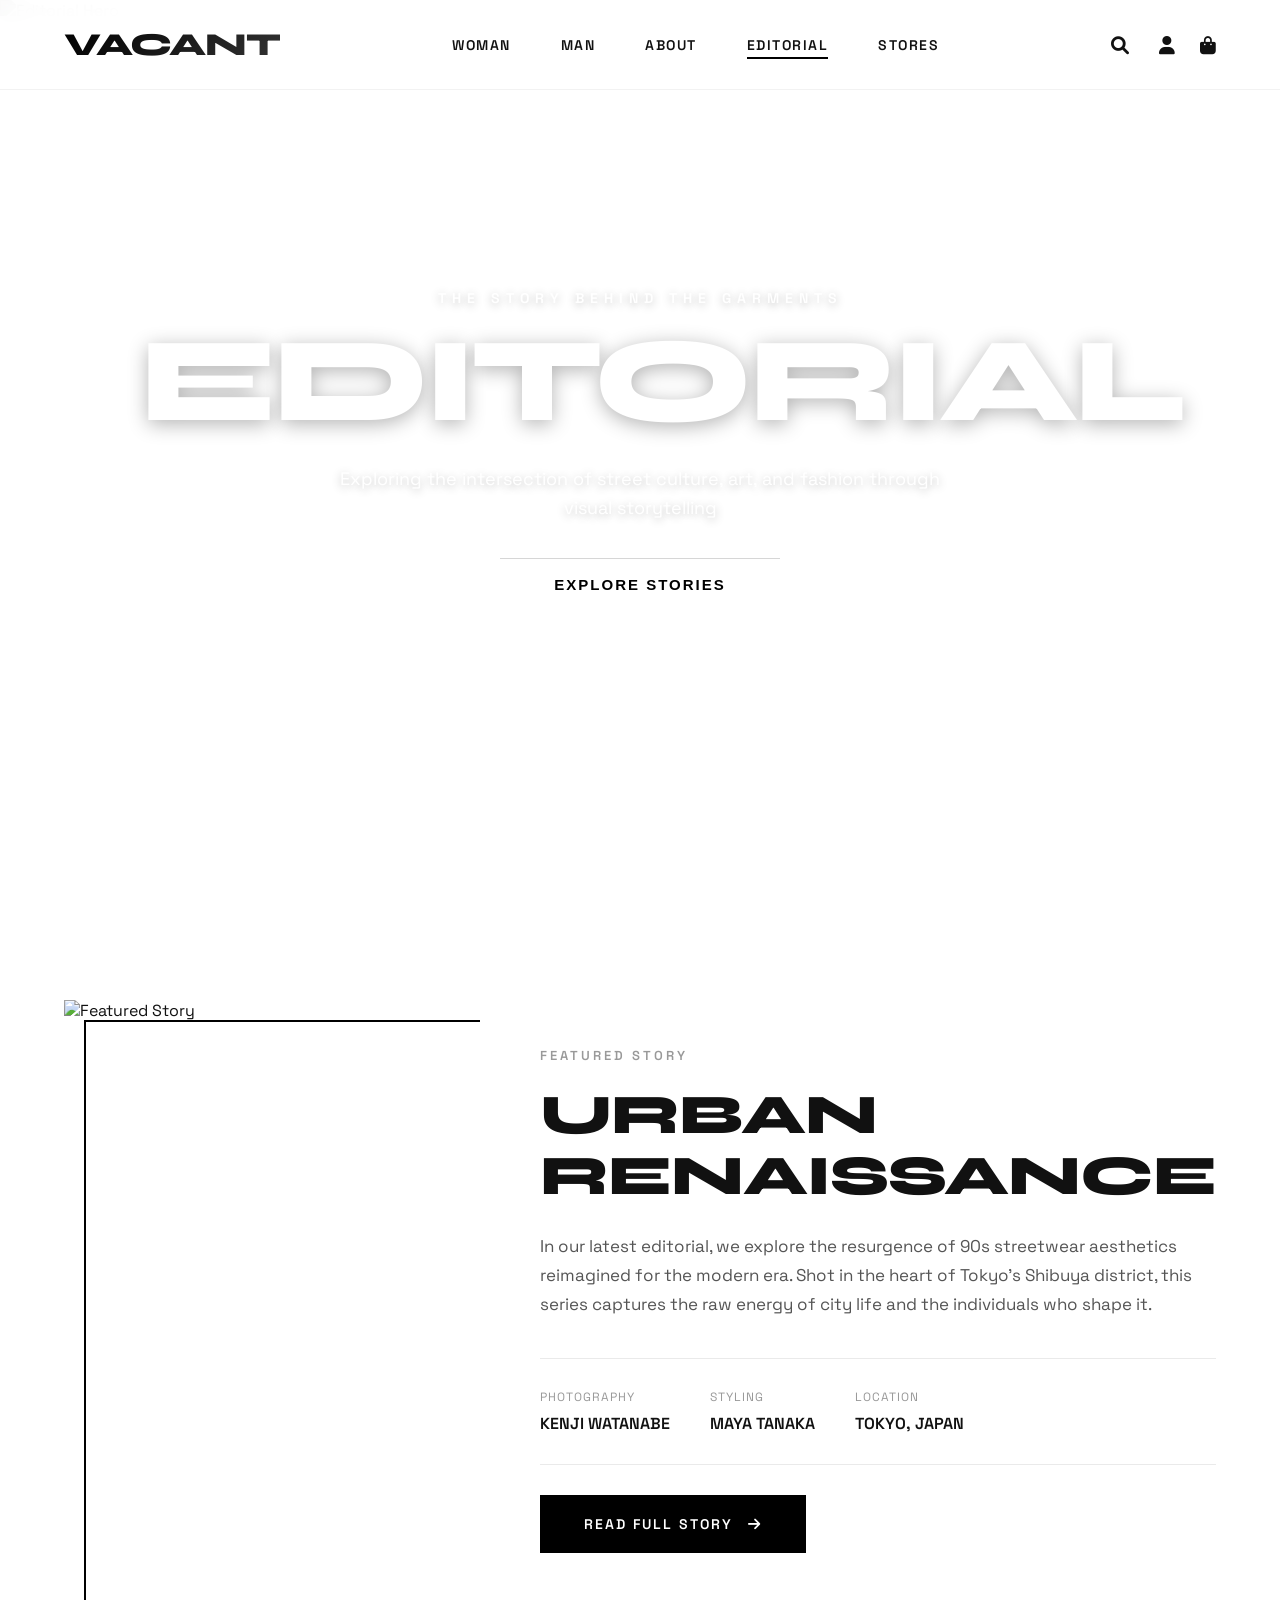
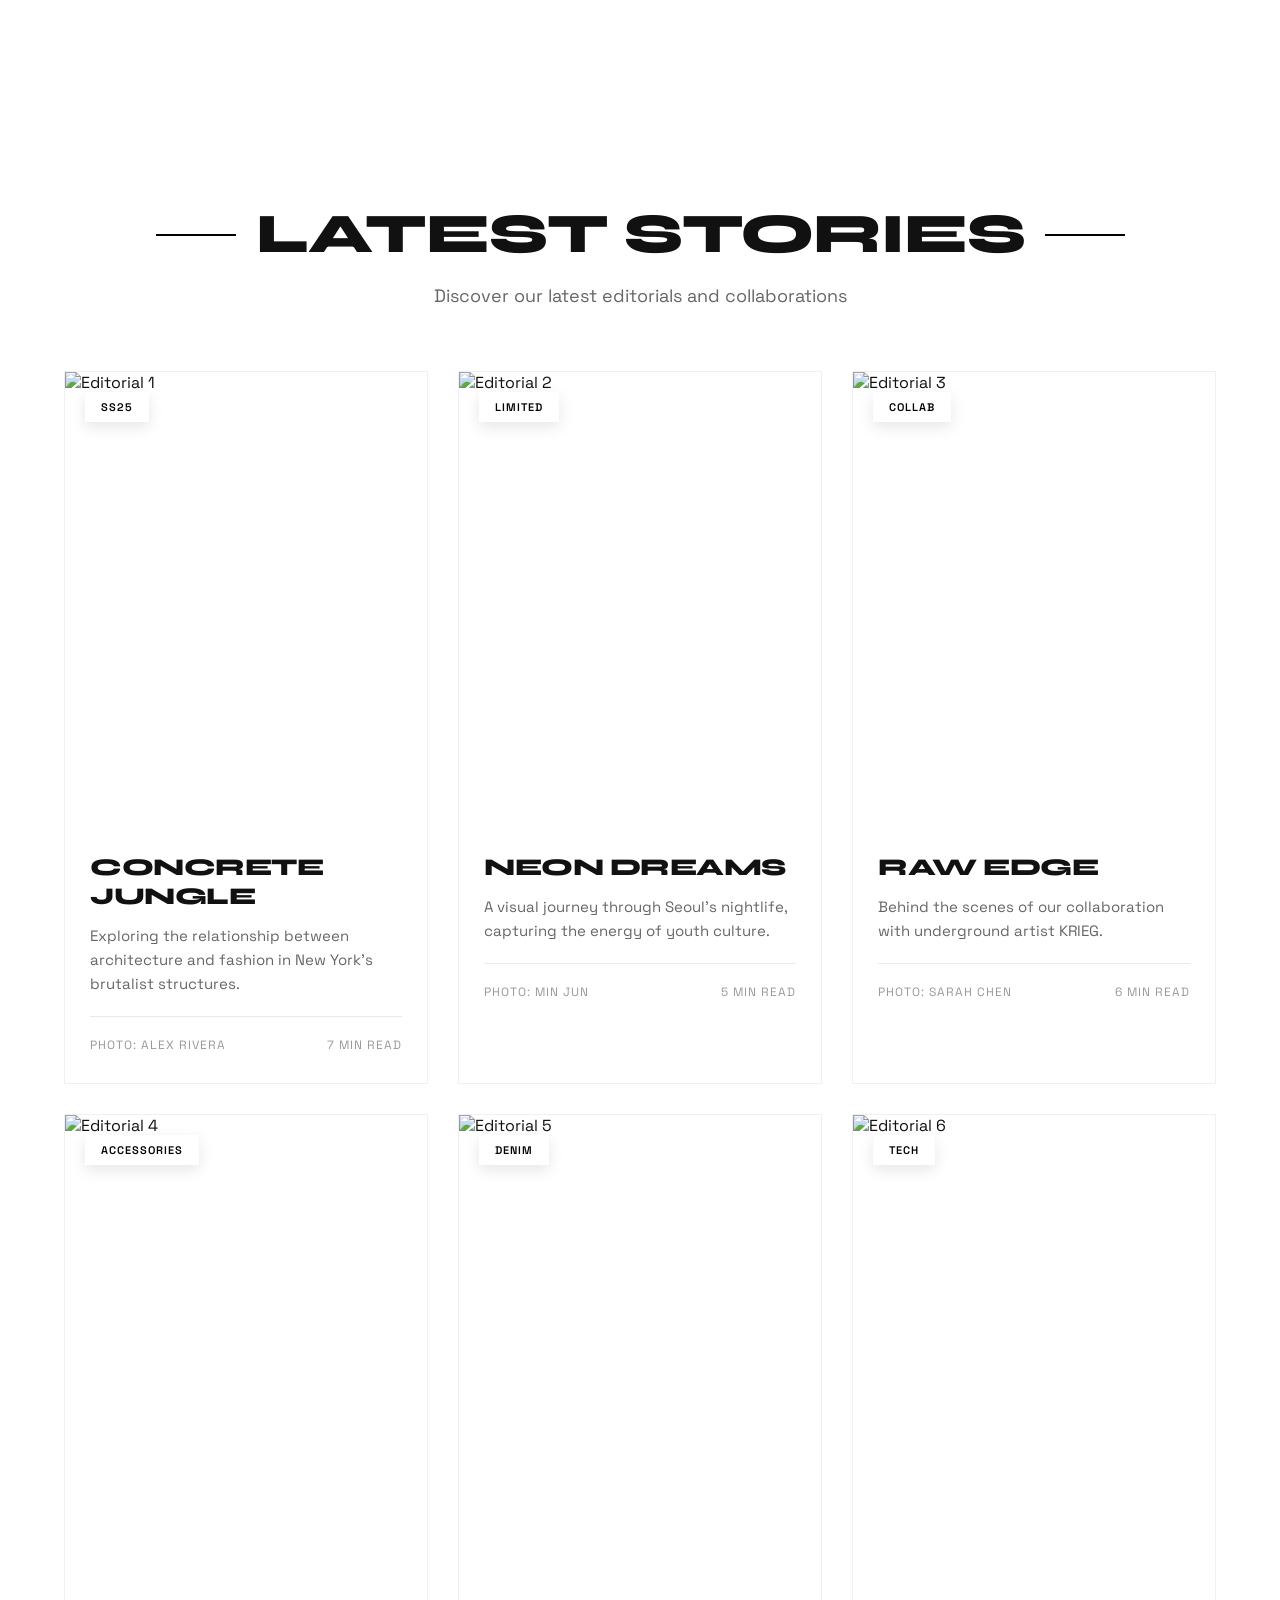
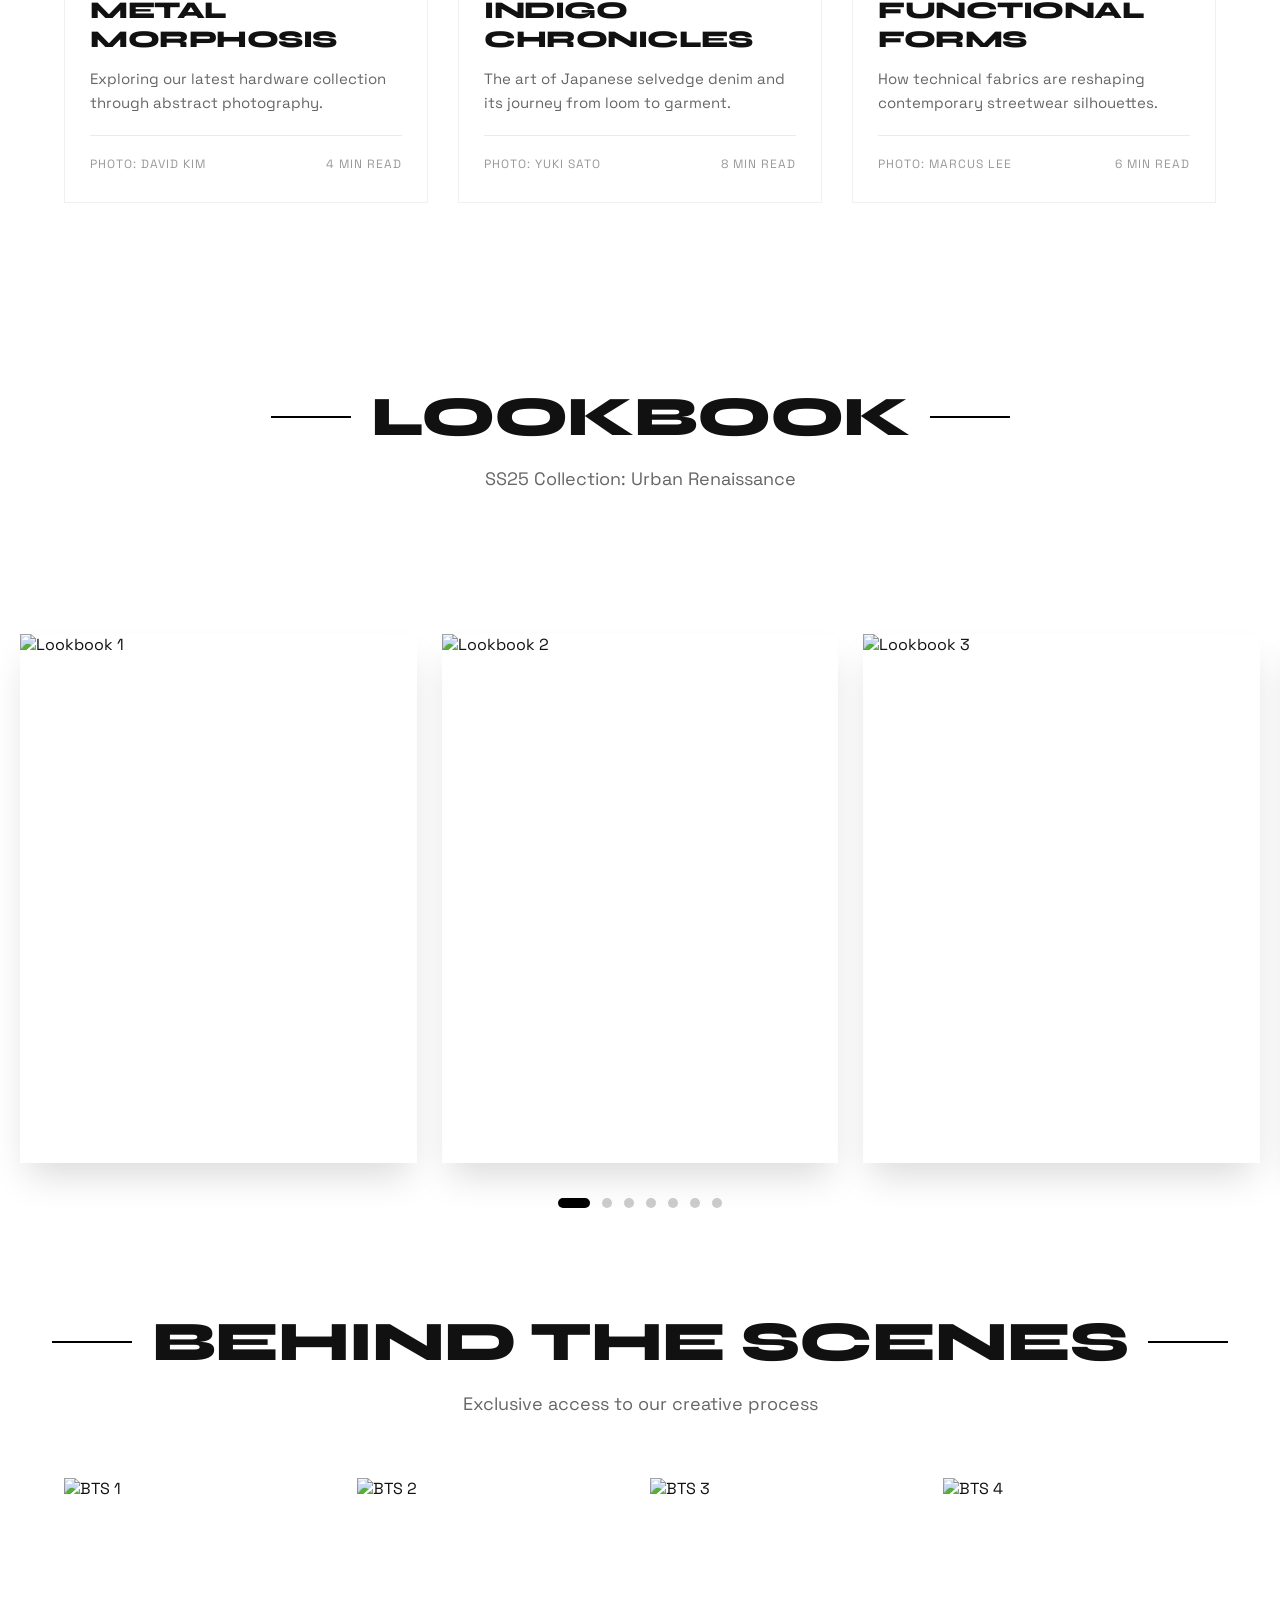
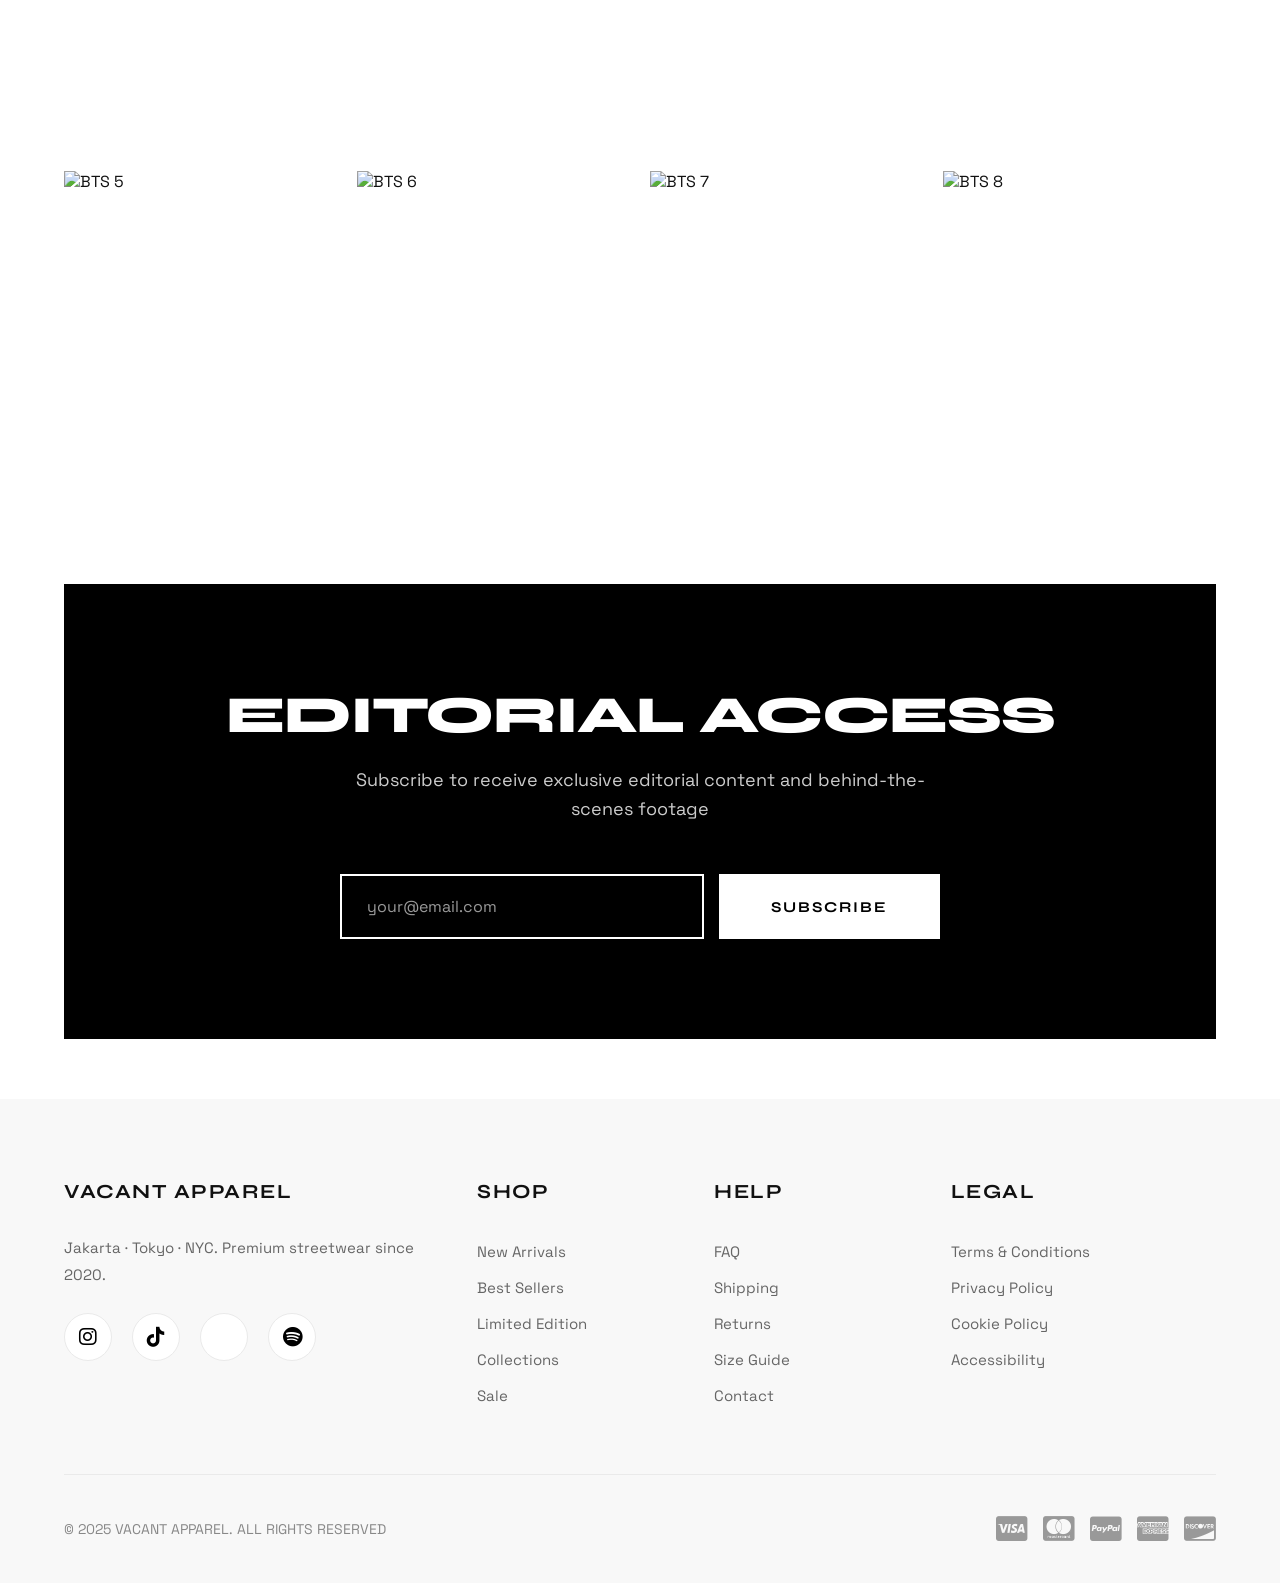
==== commit 3a088347: "fix editorial" ====
--- a/EDITORIAL.html
+++ b/EDITORIAL.html
@@ -2,7 +2,7 @@
 <html lang="en">
 <head>
     <meta charset="UTF-8">
-    <meta name="viewport" content="width=device-width, initial-scale=1.0">
+    <meta name="viewport" content="width=device-width, initial-scale=1.0, maximum-scale=1.0, user-scalable=yes">
     <title>VACANT · EDITORIAL</title>
     <link href="https://fonts.googleapis.com/css2?family=Syne:wght@400;500;600;700;800&family=Space+Grotesk:wght@300;400;500;600;700&display=swap" rel="stylesheet">
     <link rel="stylesheet" href="https://cdnjs.cloudflare.com/ajax/libs/font-awesome/6.0.0/css/all.min.css">
@@ -18,11 +18,14 @@
             color: #111111;
             font-family: 'Space Grotesk', sans-serif;
             overflow-x: hidden;
+            -webkit-font-smoothing: antialiased;
+            -moz-osx-font-smoothing: grayscale;
         }
 
         h1, h2, h3, h4 {
             font-family: 'Syne', sans-serif;
             font-weight: 800;
+            letter-spacing: -0.02em;
         }
 
         /* PREMIUM NAVBAR */
@@ -324,7 +327,7 @@
             display: none !important;
         }
 
-        /* FULL HERO SECTION - SATU GAMBAR */
+        /* FULL HERO SECTION */
         .editorial-hero {
             height: 100vh;
             width: 100%;
@@ -368,7 +371,7 @@
         }
 
         .hero-content h1 {
-            font-size: 120px;
+            font-size: clamp(60px, 15vw, 120px);
             font-weight: 800;
             text-transform: uppercase;
             line-height: 0.9;
@@ -380,12 +383,12 @@
         }
 
         .hero-content p {
-            font-size: 18px;
+            font-size: clamp(16px, 4vw, 18px);
             max-width: 600px;
             margin: 0 auto 35px;
             opacity: 0;
             animation: fadeInUp 0.8s 0.4s forwards;
-            line-height: 1.8;
+            line-height: 1.6;
             text-shadow: 0 2px 10px rgba(0,0,0,0.3);
         }
 
@@ -445,14 +448,14 @@
             }
         }
 
-        /* FEATURED STORY */
+        /* FEATURED STORY - DIPERBAIKI */
         .featured-story {
-            padding: 120px 5%;
+            padding: 100px 5%;
             max-width: 1400px;
             margin: 0 auto;
             display: grid;
             grid-template-columns: 1fr 1fr;
-            gap: 80px;
+            gap: 60px;
             align-items: center;
         }
 
@@ -460,6 +463,7 @@
             position: relative;
             overflow: hidden;
             height: 600px;
+            width: 100%;
         }
 
         .featured-image img {
@@ -467,6 +471,7 @@
             height: 100%;
             object-fit: cover;
             transition: transform 0.8s;
+            display: block;
         }
 
         .featured-image:hover img {
@@ -495,16 +500,17 @@
         }
 
         .featured-content h2 {
-            font-size: 56px;
+            font-size: clamp(36px, 8vw, 56px);
             font-weight: 800;
             line-height: 1.1;
             margin-bottom: 25px;
             text-transform: uppercase;
+            letter-spacing: -1px;
         }
 
         .featured-content p {
             color: #555555;
-            line-height: 1.8;
+            line-height: 1.7;
             margin-bottom: 30px;
             font-size: 17px;
         }
@@ -566,7 +572,7 @@
             transform: translateX(8px);
         }
 
-        /* SECTION HEADER */
+        /* SECTION HEADER - SAMA DENGAN CODE2 */
         .section-header {
             text-align: center;
             margin: 100px 0 60px;
@@ -574,7 +580,7 @@
         }
 
         .section-header h2 {
-            font-size: 56px;
+            font-size: clamp(36px, 8vw, 56px);
             font-weight: 800;
             text-transform: uppercase;
             letter-spacing: -1px;
@@ -606,6 +612,7 @@
             font-size: 18px;
             max-width: 600px;
             margin: 0 auto;
+            line-height: 1.6;
         }
 
         /* EDITORIAL GRID */
@@ -673,13 +680,14 @@
             font-weight: 800;
             margin-bottom: 12px;
             text-transform: uppercase;
-            line-height: 1.3;
+            line-height: 1.2;
+            letter-spacing: -0.5px;
         }
 
         .card-content p {
             color: #666666;
             font-size: 15px;
-            line-height: 1.7;
+            line-height: 1.6;
             margin-bottom: 20px;
         }
 
@@ -694,7 +702,7 @@
             padding-top: 20px;
         }
 
-        /* LOOKBOOK SLIDER - MENGGUNAKAN INSTA DOTS */
+        /* LOOKBOOK SLIDER */
         .lookbook {
             margin: 100px 0;
             width: 100%;
@@ -766,6 +774,7 @@
             font-weight: 800;
             margin-bottom: 8px;
             text-transform: uppercase;
+            letter-spacing: -0.5px;
         }
 
         .lookbook-overlay p {
@@ -901,26 +910,31 @@
             opacity: 1;
         }
 
-        /* NEWSLETTER */
+        /* NEWSLETTER - SAMA DENGAN CODE2 */
         .newsletter-block {
             background: #000000;
-            padding: 100px;
+            padding: clamp(40px, 8vw, 100px);
             text-align: center;
             color: #ffffff;
             margin: 60px 5% 60px;
         }
 
         .newsletter-block h3 {
-            font-size: 52px;
+            font-size: clamp(32px, 8vw, 52px);
             font-weight: 800;
             text-transform: uppercase;
             margin-bottom: 20px;
+            letter-spacing: -1px;
         }
 
         .newsletter-block p {
             color: #cccccc;
             margin-bottom: 50px;
-            font-size: 18px;
+            font-size: clamp(16px, 4vw, 18px);
+            max-width: 600px;
+            margin-left: auto;
+            margin-right: auto;
+            line-height: 1.6;
         }
 
         .newsletter-form {
@@ -938,6 +952,7 @@
             color: #ffffff;
             font-size: 16px;
             outline: none;
+            font-family: 'Space Grotesk', sans-serif;
         }
 
         .newsletter-form input::placeholder {
@@ -956,6 +971,8 @@
             transition: 0.3s;
             border: 2px solid #ffffff;
             font-size: 15px;
+            font-family: 'Syne', sans-serif;
+            white-space: nowrap;
         }
 
         .newsletter-form button:hover {
@@ -963,7 +980,7 @@
             color: #ffffff;
         }
 
-        /* FOOTER */
+        /* FOOTER - SAMA DENGAN CODE2 */
         footer {
             background: #f8f8f8;
             padding: 80px 5% 40px;
@@ -1063,16 +1080,12 @@
 
         /* RESPONSIVE */
         @media (max-width: 1200px) {
-            .hero-content h1 {
-                font-size: 90px;
-            }
-            
             .featured-story {
                 gap: 40px;
             }
             
-            .featured-content h2 {
-                font-size: 42px;
+            .featured-image {
+                height: 500px;
             }
             
             .editorial-grid {
@@ -1085,6 +1098,19 @@
             
             .bts-grid {
                 grid-template-columns: repeat(3, 1fr);
+            }
+            
+            .section-header h2::before,
+            .section-header h2::after {
+                width: 40px;
+            }
+            
+            .section-header h2::before {
+                left: -60px;
+            }
+            
+            .section-header h2::after {
+                right: -60px;
             }
             
             .search-box.active {
@@ -1105,29 +1131,13 @@
                 display: block;
             }
             
-            .section-header h2 {
-                font-size: 42px;
+            .footer-grid {
+                grid-template-columns: repeat(2, 1fr);
             }
             
             .section-header h2::before,
             .section-header h2::after {
-                width: 40px;
-            }
-            
-            .hero-content h1 {
-                font-size: 60px;
-            }
-            
-            .featured-story {
-                grid-template-columns: 1fr;
-            }
-            
-            .featured-image {
-                height: 500px;
-            }
-            
-            .footer-grid {
-                grid-template-columns: repeat(2, 1fr);
+                display: none;
             }
         }
 
@@ -1145,17 +1155,24 @@
                 padding: 0 20px;
             }
             
-            .hero-content h1 {
-                font-size: 45px;
-                letter-spacing: -2px;
-            }
-            
-            .hero-content p {
-                font-size: 16px;
-            }
-            
             .hero-btn {
-                padding: 15px 40px;
+                padding: 14px 40px;
+                font-size: 14px;
+            }
+            
+            .featured-story {
+                grid-template-columns: 1fr;
+                gap: 40px;
+                padding: 60px 5%;
+            }
+            
+            .featured-image {
+                height: 400px;
+            }
+            
+            .featured-image::after {
+                top: 15px;
+                left: 15px;
             }
             
             .featured-content h2 {
@@ -1169,6 +1186,7 @@
             
             .editorial-grid {
                 grid-template-columns: 1fr;
+                gap: 20px;
             }
             
             .lookbook-slide {
@@ -1179,25 +1197,22 @@
                 grid-template-columns: repeat(2, 1fr);
             }
             
-            .section-header h2::before,
-            .section-header h2::after {
-                display: none;
-            }
-            
             .newsletter-block {
-                padding: 60px 30px;
-            }
-            
-            .newsletter-block h3 {
-                font-size: 36px;
+                padding: 50px 30px;
             }
             
             .newsletter-form {
                 flex-direction: column;
             }
             
+            .newsletter-form button {
+                padding: 20px 30px;
+                width: 100%;
+            }
+            
             .footer-grid {
                 grid-template-columns: 1fr;
+                gap: 40px;
             }
             
             .footer-bottom {
@@ -1211,21 +1226,30 @@
             }
             
             .payment-icons i {
-                font-size: 26px;
+                font-size: 24px;
             }
         }
 
         @media (max-width: 480px) {
-            .hero-content h1 {
-                font-size: 36px;
-            }
-            
             .featured-image {
-                height: 350px;
+                height: 300px;
+            }
+            
+            .featured-image::after {
+                top: 10px;
+                left: 10px;
             }
             
             .bts-grid {
                 grid-template-columns: 1fr;
+            }
+            
+            .card-content {
+                padding: 20px 15px;
+            }
+            
+            .card-content h3 {
+                font-size: 20px;
             }
         }
     </style>
@@ -1237,7 +1261,7 @@
         <div class="nav-links">
             <a href="/WOMAN.html">WOMAN</a>
             <a href="/MEN.HTML">MAN</a>
-            <a href="/ABOUT.html">ABOUT</a>
+            <a href="/index.html">ABOUT</a>
             <a href="#" class="active">EDITORIAL</a>
             <a href="/STORE.html">STORES</a>
         </div>
@@ -1266,7 +1290,7 @@
         </div>
         <a href="/WOMAN.html">WOMAN</a>
         <a href="/MEN.HTML">MAN</a>
-        <a href="/ABOUT.html">ABOUT</a>
+        <a href="/index.html">ABOUT</a>
         <a href="#" class="active">EDITORIAL</a>
         <a href="/STORE.html">STORES</a>
         <a href="#">ACCOUNT</a>
@@ -1280,7 +1304,7 @@
         <i class="fas fa-times" onclick="clearSearch()"></i>
     </div>
 
-    <!-- FULL HERO SECTION - SATU GAMBAR (TETAP MUNCUL) -->
+    <!-- FULL HERO SECTION -->
     <section class="editorial-hero" id="heroSection">
         <img src="https://images.unsplash.com/photo-1483985988355-763728e1935b?q=80&w=1740&auto=format&fit=crop" alt="Editorial Hero">
         <div class="hero-content">
@@ -1291,14 +1315,14 @@
         </div>
     </section>
 
-    <!-- FEATURED STORY -->
+    <!-- FEATURED STORY - DIPERBAIKI -->
     <section class="featured-story" id="featuredStory">
         <div class="featured-image">
             <img src="https://images.unsplash.com/photo-1539109136881-3be0616acf4b?q=80&w=1887&auto=format&fit=crop" alt="Featured Story">
         </div>
         <div class="featured-content">
             <span class="tag">FEATURED STORY</span>
-            <h2>URBAN<br>RENAISSANCE</h2>
+            <h2>URBAN RENAISSANCE</h2>
             <p>In our latest editorial, we explore the resurgence of 90s streetwear aesthetics reimagined for the modern era. Shot in the heart of Tokyo's Shibuya district, this series captures the raw energy of city life and the individuals who shape it.</p>
             
             <div class="featured-meta">
@@ -1338,7 +1362,7 @@
                 <div class="card-category">SS25</div>
             </div>
             <div class="card-content">
-                <h3>CONCRETE<br>JUNGLE</h3>
+                <h3>CONCRETE JUNGLE</h3>
                 <p>Exploring the relationship between architecture and fashion in New York's brutalist structures.</p>
                 <div class="card-meta">
                     <span>PHOTO: ALEX RIVERA</span>
@@ -1354,7 +1378,7 @@
                 <div class="card-category">LIMITED</div>
             </div>
             <div class="card-content">
-                <h3>NEON<br>DREAMS</h3>
+                <h3>NEON DREAMS</h3>
                 <p>A visual journey through Seoul's nightlife, capturing the energy of youth culture.</p>
                 <div class="card-meta">
                     <span>PHOTO: MIN JUN</span>
@@ -1370,7 +1394,7 @@
                 <div class="card-category">COLLAB</div>
             </div>
             <div class="card-content">
-                <h3>RAW<br>EDGE</h3>
+                <h3>RAW EDGE</h3>
                 <p>Behind the scenes of our collaboration with underground artist KRIEG.</p>
                 <div class="card-meta">
                     <span>PHOTO: SARAH CHEN</span>
@@ -1386,7 +1410,7 @@
                 <div class="card-category">ACCESSORIES</div>
             </div>
             <div class="card-content">
-                <h3>METAL<br>MORPHOSIS</h3>
+                <h3>METAL MORPHOSIS</h3>
                 <p>Exploring our latest hardware collection through abstract photography.</p>
                 <div class="card-meta">
                     <span>PHOTO: DAVID KIM</span>
@@ -1402,7 +1426,7 @@
                 <div class="card-category">DENIM</div>
             </div>
             <div class="card-content">
-                <h3>INDIGO<br>CHRONICLES</h3>
+                <h3>INDIGO CHRONICLES</h3>
                 <p>The art of Japanese selvedge denim and its journey from loom to garment.</p>
                 <div class="card-meta">
                     <span>PHOTO: YUKI SATO</span>
@@ -1418,7 +1442,7 @@
                 <div class="card-category">TECH</div>
             </div>
             <div class="card-content">
-                <h3>FUNCTIONAL<br>FORMS</h3>
+                <h3>FUNCTIONAL FORMS</h3>
                 <p>How technical fabrics are reshaping contemporary streetwear silhouettes.</p>
                 <div class="card-meta">
                     <span>PHOTO: MARCUS LEE</span>
@@ -1434,7 +1458,7 @@
         <p>SS25 Collection: Urban Renaissance</p>
     </div>
 
-    <!-- LOOKBOOK SLIDER - MENGGUNAKAN INSTA DOTS -->
+    <!-- LOOKBOOK SLIDER -->
     <div class="lookbook" id="lookbook">
         <div class="lookbook-container">
             <div class="lookbook-wrapper" id="lookbookWrapper">
@@ -1685,7 +1709,7 @@
                 mobileSearch.value = query;
             }
             
-            // Get all searchable elements (excluding hero section if you don't want to hide it)
+            // Get all searchable elements
             const searchableElements = document.querySelectorAll(
                 '.featured-content .tag, .featured-content h2, .featured-content p, ' +
                 '.meta-item .label, .meta-item .value, ' +
@@ -1695,7 +1719,7 @@
                 '.newsletter-block h3, .newsletter-block p'
             );
             
-            // Get all sections that can be hidden (hero section tidak termasuk)
+            // Get all sections that can be hidden
             const sections = [
                 document.getElementById('featuredStory'),
                 document.getElementById('latestStoriesHeader'),
@@ -1731,7 +1755,7 @@
                 }
             });
             
-            // Hide sections that don't contain any matches (hero section tetap muncul)
+            // Hide sections that don't contain any matches
             sections.forEach(section => {
                 if (section) {
                     const sectionText = section.textContent || section.innerText;
@@ -1790,7 +1814,7 @@
             }
         }
 
-        // ========== LOOKBOOK SLIDER DENGAN INSTA DOTS ==========
+        // ========== LOOKBOOK SLIDER ==========
         const lookbookWrapper = document.getElementById('lookbookWrapper');
         const lookbookSlides = document.querySelectorAll('.lookbook-slide');
         const dotsContainer = document.getElementById('lookbookDots');
@@ -1858,7 +1882,7 @@
             updateLookbookSlider();
         }
 
-        // Drag for lookbook
+        // Drag functionality
         let lookbookStartX, lookbookDragging = false;
         
         lookbookWrapper.addEventListener('mousedown', (e) => {
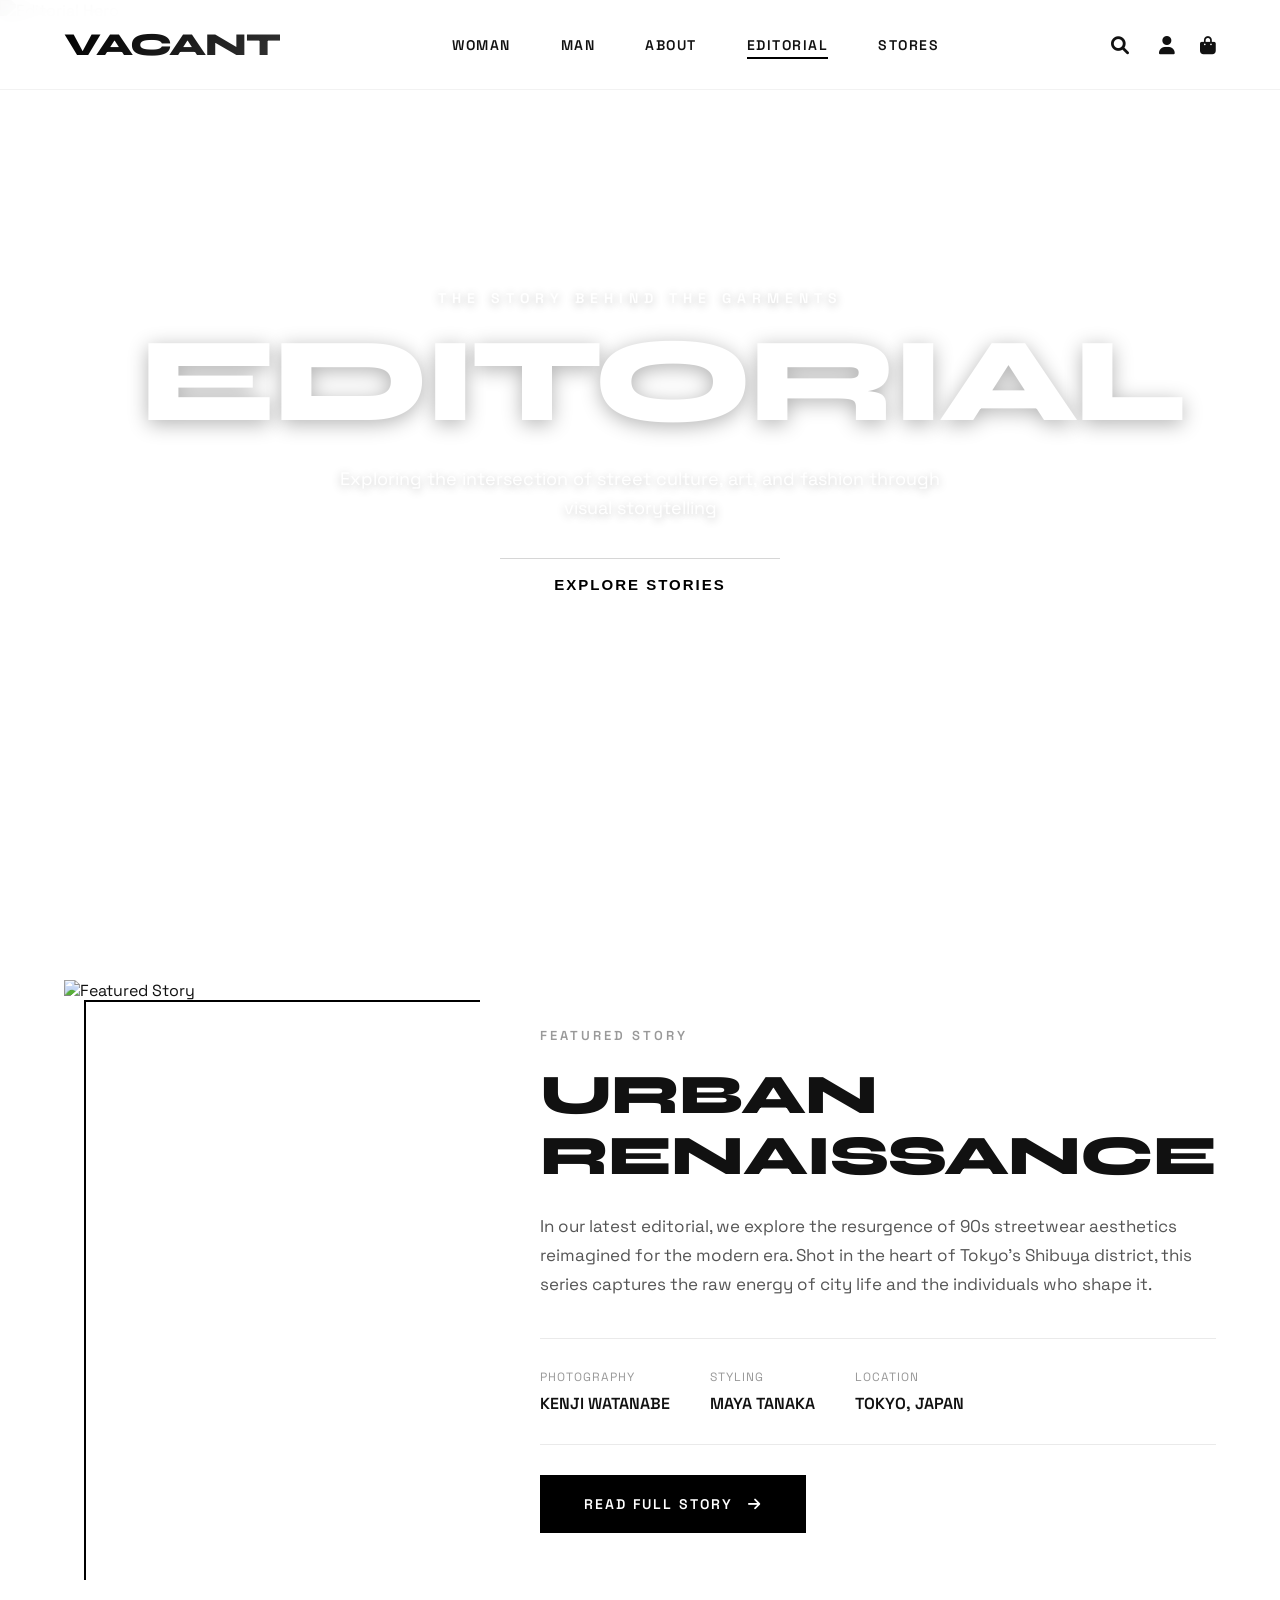
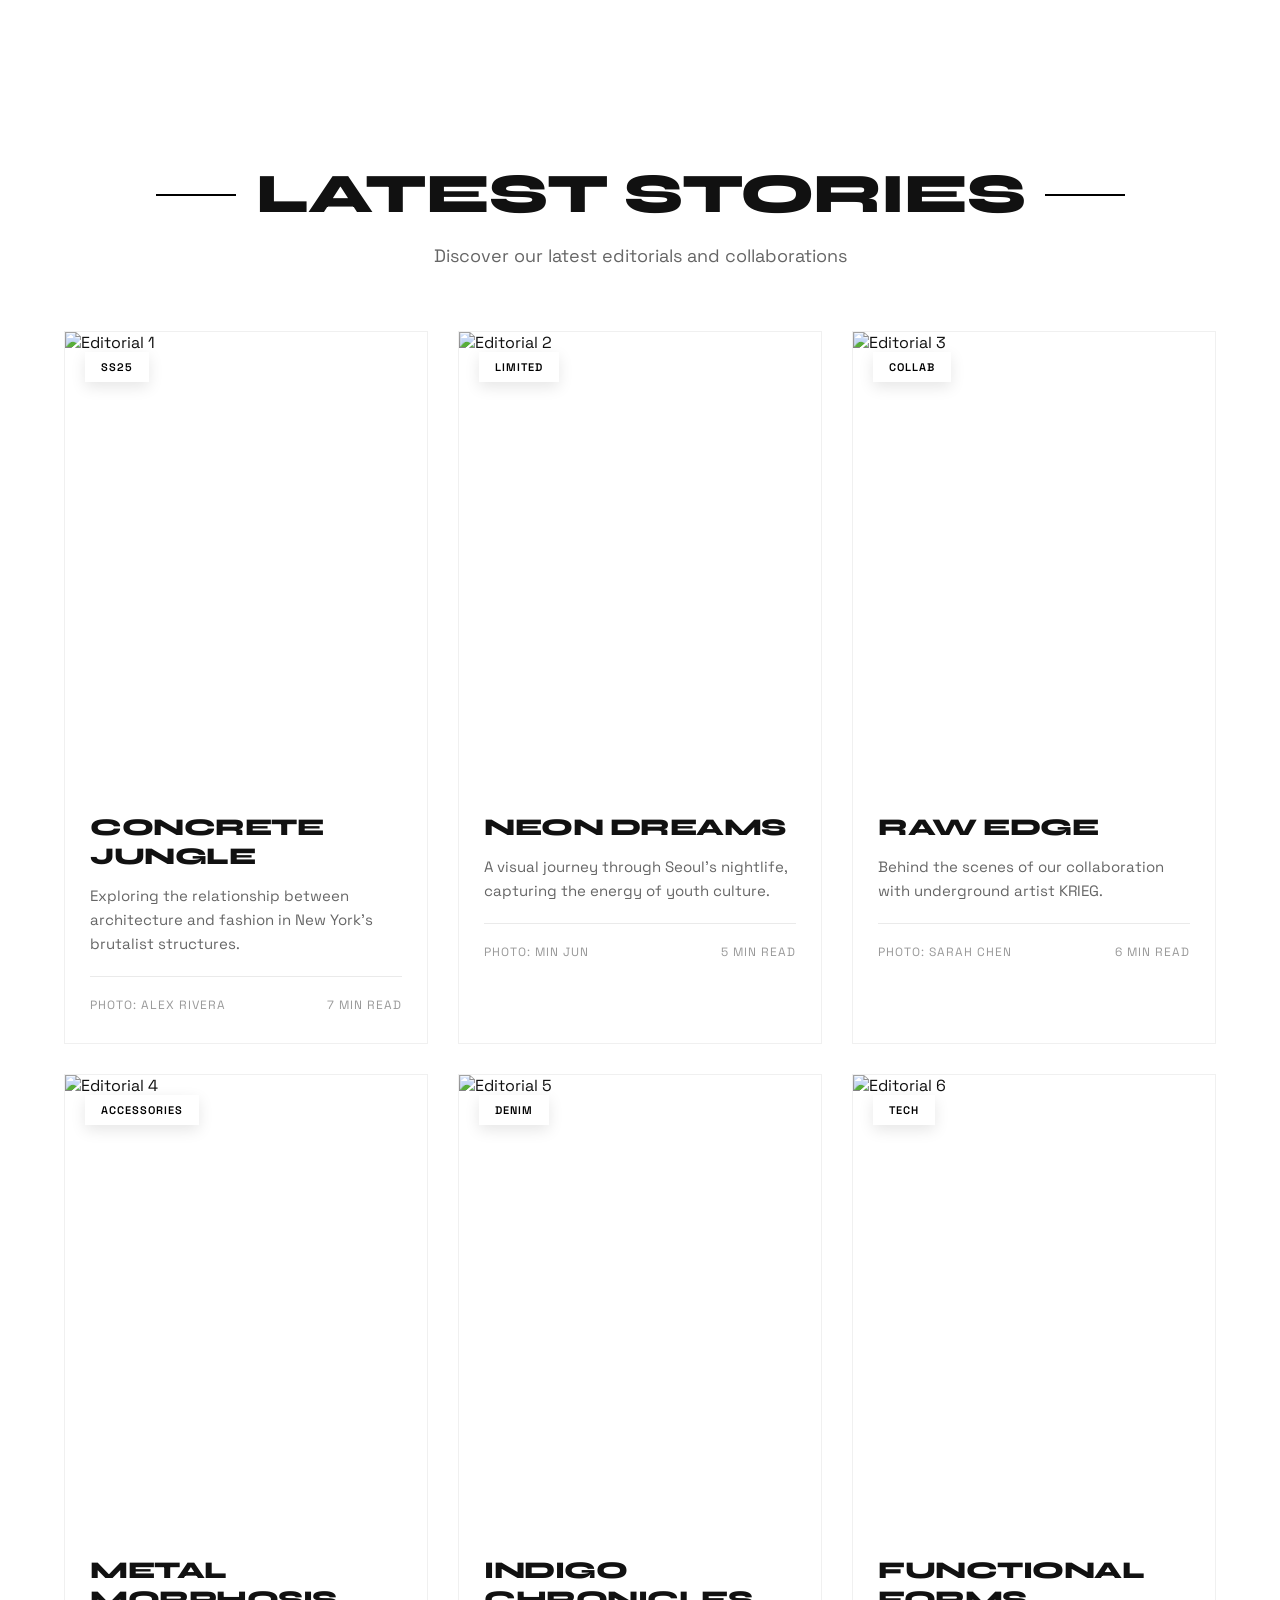
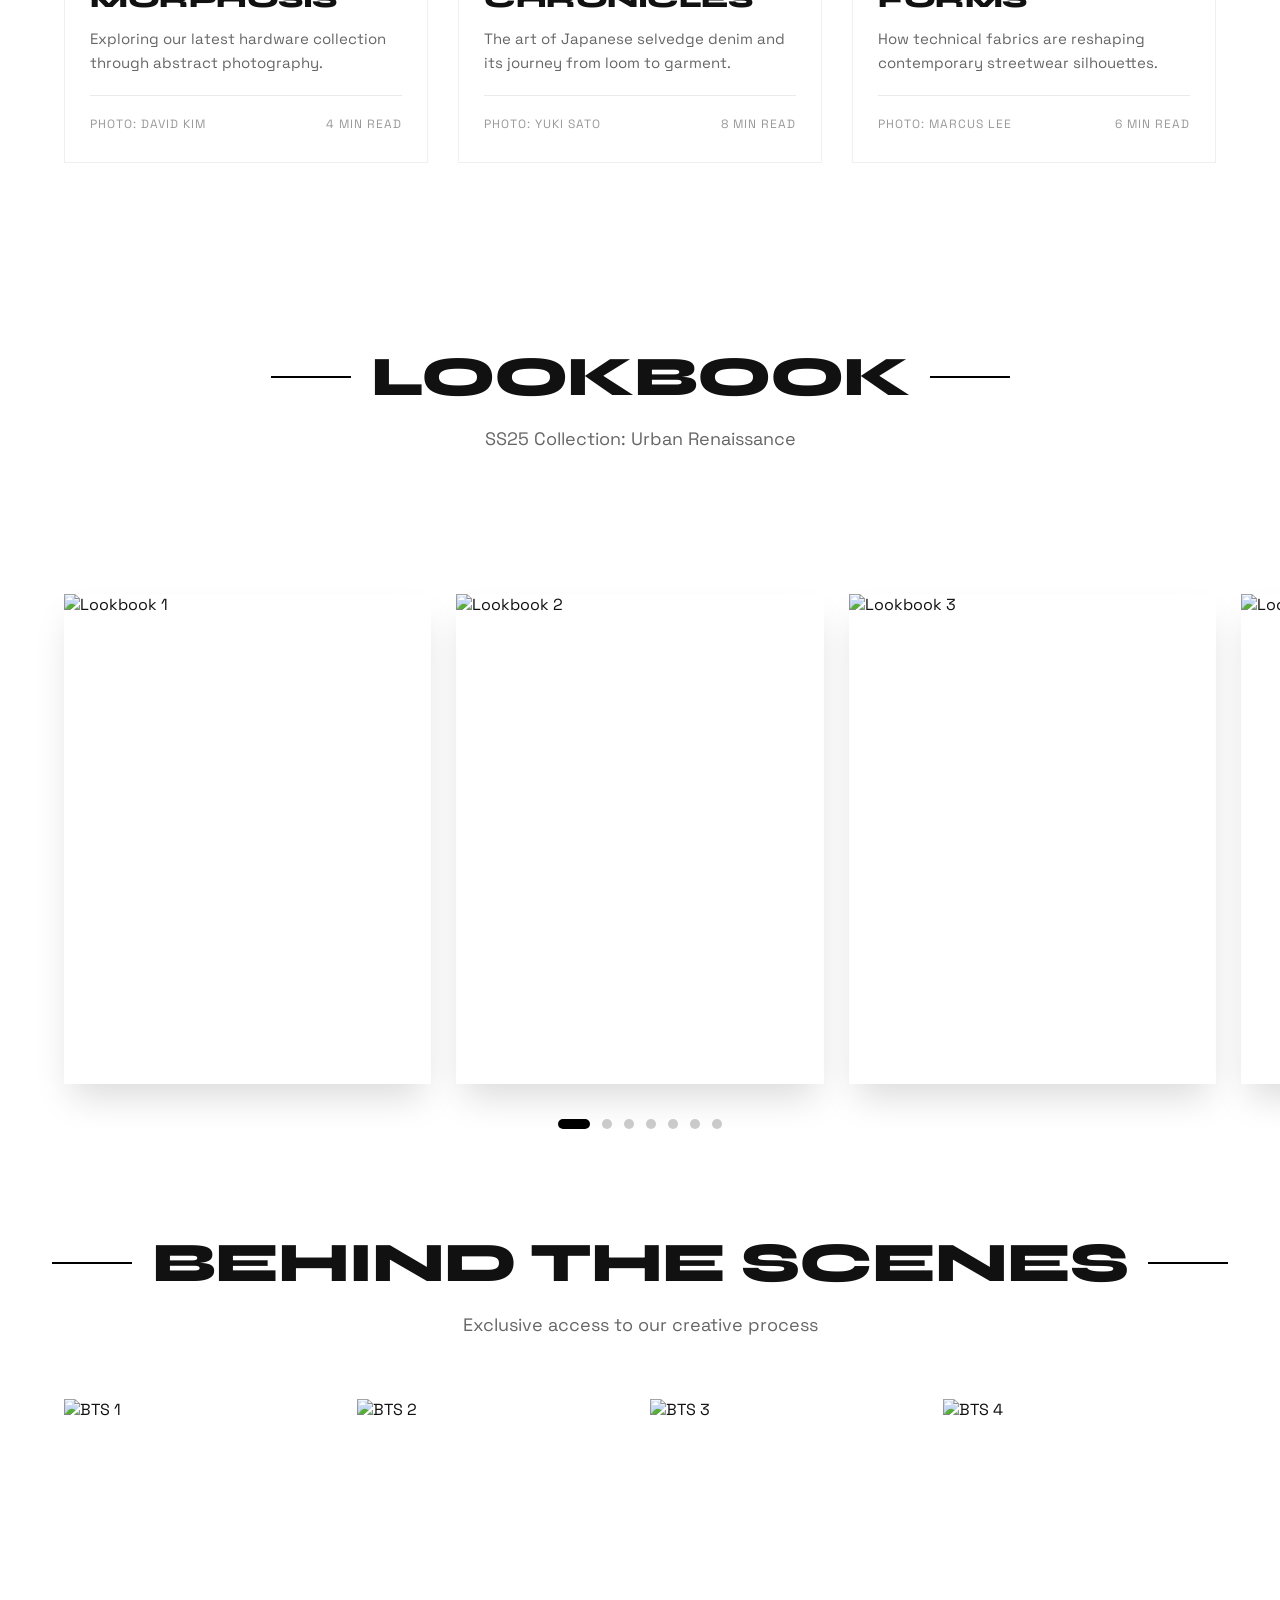
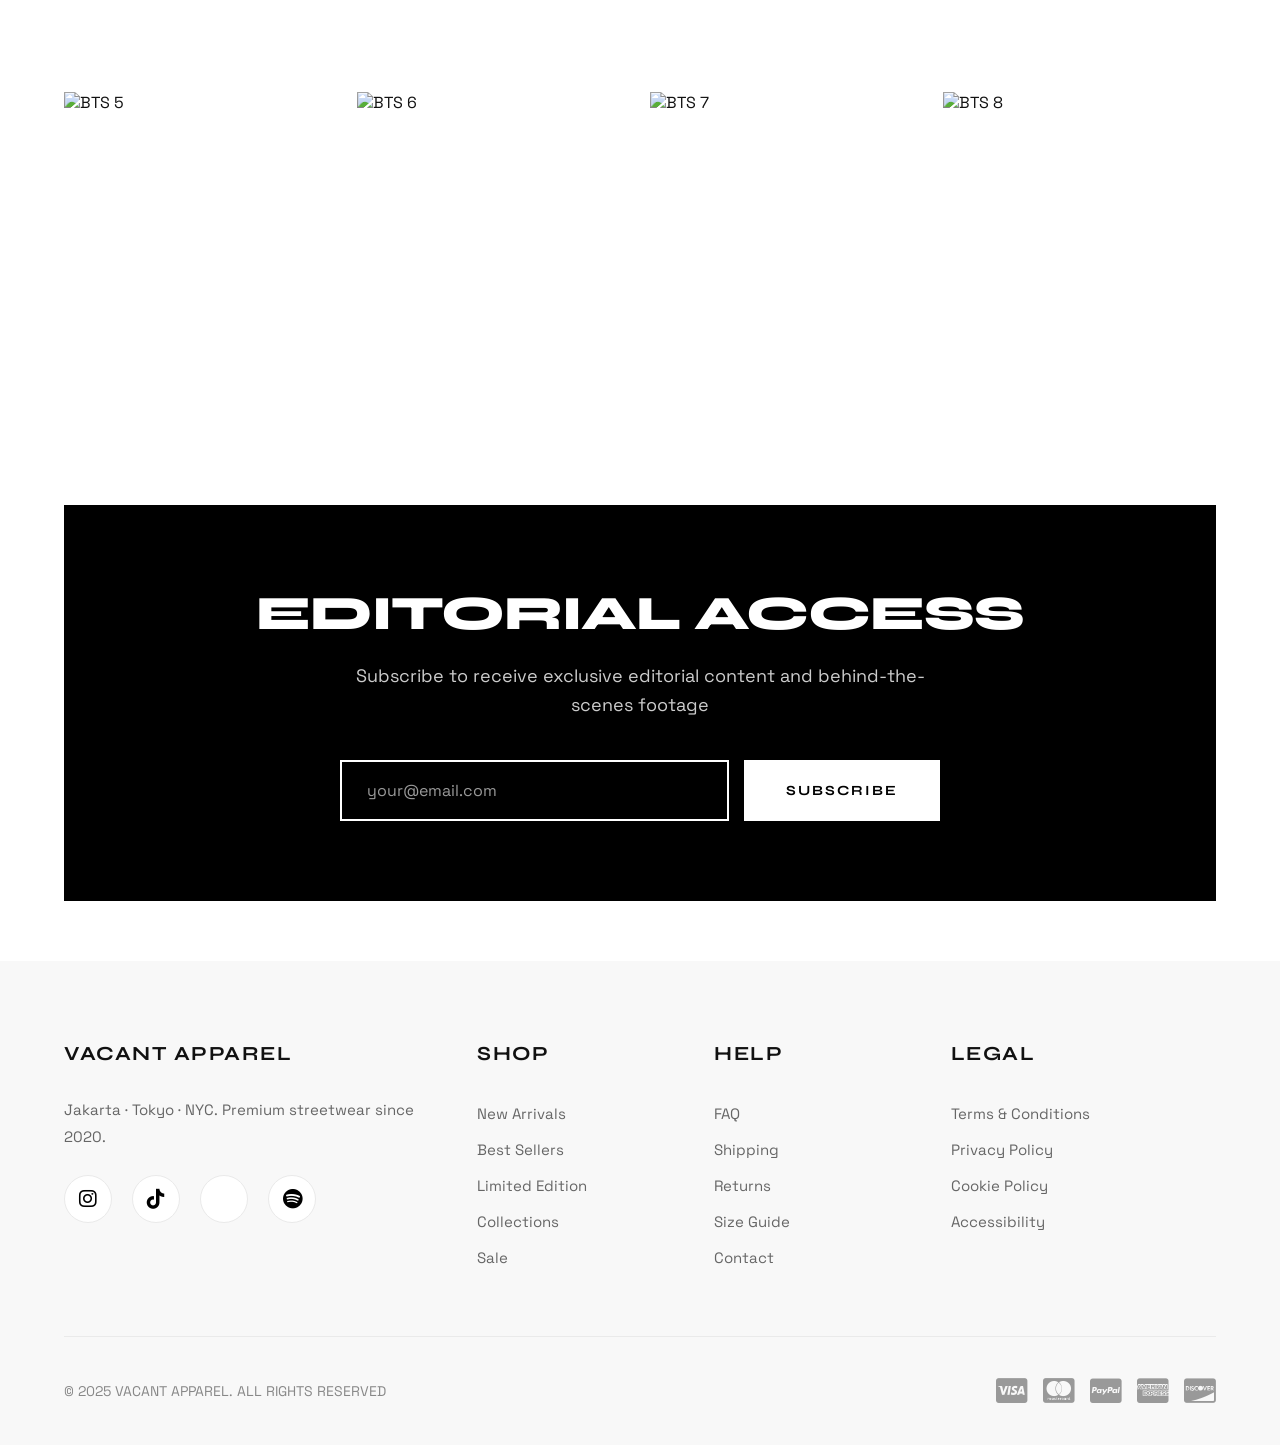
==== commit d88ae20d: "fix editorial 2" ====
--- a/EDITORIAL.html
+++ b/EDITORIAL.html
@@ -2,7 +2,7 @@
 <html lang="en">
 <head>
     <meta charset="UTF-8">
-    <meta name="viewport" content="width=device-width, initial-scale=1.0, maximum-scale=1.0, user-scalable=yes">
+    <meta name="viewport" content="width=device-width, initial-scale=1.0, maximum-scale=5.0, user-scalable=yes">
     <title>VACANT · EDITORIAL</title>
     <link href="https://fonts.googleapis.com/css2?family=Syne:wght@400;500;600;700;800&family=Space+Grotesk:wght@300;400;500;600;700&display=swap" rel="stylesheet">
     <link rel="stylesheet" href="https://cdnjs.cloudflare.com/ajax/libs/font-awesome/6.0.0/css/all.min.css">
@@ -13,11 +13,16 @@
             box-sizing: border-box;
         }
 
+        html, body {
+            width: 100%;
+            overflow-x: hidden;
+            scroll-behavior: smooth;
+        }
+
         body {
             background: #ffffff;
             color: #111111;
             font-family: 'Space Grotesk', sans-serif;
-            overflow-x: hidden;
             -webkit-font-smoothing: antialiased;
             -moz-osx-font-smoothing: grayscale;
         }
@@ -196,6 +201,8 @@
             transition: right 0.4s cubic-bezier(0.4, 0, 0.2, 1);
             z-index: 999;
             box-shadow: -10px 0 30px rgba(0,0,0,0.1);
+            overflow-y: auto;
+            -webkit-overflow-scrolling: touch;
         }
 
         .mobile-menu.active {
@@ -327,7 +334,7 @@
             display: none !important;
         }
 
-        /* FULL HERO SECTION */
+        /* FULL HERO SECTION - FIXED UNTUK MOBILE */
         .editorial-hero {
             height: 100vh;
             width: 100%;
@@ -341,8 +348,6 @@
             height: 100%;
             object-fit: cover;
             filter: brightness(0.5);
-            transform: scale(1);
-            transition: transform 8s ease;
         }
 
         .hero-content {
@@ -448,9 +453,9 @@
             }
         }
 
-        /* FEATURED STORY - DIPERBAIKI */
+        /* FEATURED STORY - DIPERBAIKI UNTUK MOBILE */
         .featured-story {
-            padding: 100px 5%;
+            padding: 80px 5%;
             max-width: 1400px;
             margin: 0 auto;
             display: grid;
@@ -487,6 +492,11 @@
             height: 100%;
             border: 2px solid #000000;
             z-index: -1;
+            pointer-events: none;
+        }
+
+        .featured-content {
+            width: 100%;
         }
 
         .featured-content .tag {
@@ -506,6 +516,8 @@
             margin-bottom: 25px;
             text-transform: uppercase;
             letter-spacing: -1px;
+            word-wrap: break-word;
+            overflow-wrap: break-word;
         }
 
         .featured-content p {
@@ -513,6 +525,8 @@
             line-height: 1.7;
             margin-bottom: 30px;
             font-size: 17px;
+            word-wrap: break-word;
+            overflow-wrap: break-word;
         }
 
         .featured-meta {
@@ -572,7 +586,7 @@
             transform: translateX(8px);
         }
 
-        /* SECTION HEADER - SAMA DENGAN CODE2 */
+        /* SECTION HEADER */
         .section-header {
             text-align: center;
             margin: 100px 0 60px;
@@ -587,6 +601,8 @@
             margin-bottom: 15px;
             position: relative;
             display: inline-block;
+            word-wrap: break-word;
+            overflow-wrap: break-word;
         }
 
         .section-header h2::before,
@@ -613,6 +629,8 @@
             max-width: 600px;
             margin: 0 auto;
             line-height: 1.6;
+            word-wrap: break-word;
+            overflow-wrap: break-word;
         }
 
         /* EDITORIAL GRID */
@@ -682,6 +700,8 @@
             text-transform: uppercase;
             line-height: 1.2;
             letter-spacing: -0.5px;
+            word-wrap: break-word;
+            overflow-wrap: break-word;
         }
 
         .card-content p {
@@ -689,6 +709,8 @@
             font-size: 15px;
             line-height: 1.6;
             margin-bottom: 20px;
+            word-wrap: break-word;
+            overflow-wrap: break-word;
         }
 
         .card-meta {
@@ -712,7 +734,7 @@
         .lookbook-container {
             position: relative;
             width: 100%;
-            padding: 0 20px;
+            padding: 0 5%;
             margin: 40px 0 30px;
         }
 
@@ -910,31 +932,37 @@
             opacity: 1;
         }
 
-        /* NEWSLETTER - SAMA DENGAN CODE2 */
+        /* NEWSLETTER */
         .newsletter-block {
             background: #000000;
-            padding: clamp(40px, 8vw, 100px);
+            padding: 80px 40px;
             text-align: center;
             color: #ffffff;
-            margin: 60px 5% 60px;
+            margin: 60px auto 60px;
+            max-width: 1200px;
+            width: 90%;
         }
 
         .newsletter-block h3 {
-            font-size: clamp(32px, 8vw, 52px);
+            font-size: clamp(28px, 8vw, 48px);
             font-weight: 800;
             text-transform: uppercase;
             margin-bottom: 20px;
             letter-spacing: -1px;
+            word-wrap: break-word;
+            overflow-wrap: break-word;
         }
 
         .newsletter-block p {
             color: #cccccc;
-            margin-bottom: 50px;
-            font-size: clamp(16px, 4vw, 18px);
+            margin-bottom: 40px;
+            font-size: clamp(15px, 4vw, 18px);
             max-width: 600px;
             margin-left: auto;
             margin-right: auto;
             line-height: 1.6;
+            word-wrap: break-word;
+            overflow-wrap: break-word;
         }
 
         .newsletter-form {
@@ -946,7 +974,7 @@
 
         .newsletter-form input {
             flex: 1;
-            padding: 20px 25px;
+            padding: 18px 25px;
             background: transparent;
             border: 2px solid #ffffff;
             color: #ffffff;
@@ -960,7 +988,7 @@
         }
 
         .newsletter-form button {
-            padding: 20px 50px;
+            padding: 18px 40px;
             background: #ffffff;
             color: #000000;
             border: none;
@@ -970,7 +998,7 @@
             cursor: pointer;
             transition: 0.3s;
             border: 2px solid #ffffff;
-            font-size: 15px;
+            font-size: 14px;
             font-family: 'Syne', sans-serif;
             white-space: nowrap;
         }
@@ -980,7 +1008,7 @@
             color: #ffffff;
         }
 
-        /* FOOTER - SAMA DENGAN CODE2 */
+        /* FOOTER */
         footer {
             background: #f8f8f8;
             padding: 80px 5% 40px;
@@ -1044,7 +1072,6 @@
             font-size: 20px;
             transition: all 0.3s;
             border: 1px solid #eaeaea;
-            transform: none;
         }
 
         .social-wrap a:hover {
@@ -1078,7 +1105,7 @@
             color: #000000;
         }
 
-        /* RESPONSIVE */
+        /* RESPONSIVE - DIPERBAIKI UNTUK MOBILE */
         @media (max-width: 1200px) {
             .featured-story {
                 gap: 40px;
@@ -1142,6 +1169,11 @@
         }
 
         @media (max-width: 768px) {
+            html, body {
+                overflow-x: hidden;
+                width: 100%;
+            }
+            
             .nav-icons {
                 display: none;
             }
@@ -1153,6 +1185,17 @@
             
             .hero-content {
                 padding: 0 20px;
+                width: 100%;
+            }
+            
+            .hero-content h1 {
+                font-size: 48px;
+                margin-bottom: 20px;
+            }
+            
+            .hero-content p {
+                font-size: 16px;
+                margin-bottom: 25px;
             }
             
             .hero-btn {
@@ -1160,6 +1203,7 @@
                 font-size: 14px;
             }
             
+            /* FEATURED STORY - FIX UNTUK MOBILE */
             .featured-story {
                 grid-template-columns: 1fr;
                 gap: 40px;
@@ -1167,7 +1211,8 @@
             }
             
             .featured-image {
-                height: 400px;
+                height: 350px;
+                width: 100%;
             }
             
             .featured-image::after {
@@ -1175,39 +1220,131 @@
                 left: 15px;
             }
             
+            .featured-content {
+                padding: 0;
+                width: 100%;
+            }
+            
             .featured-content h2 {
-                font-size: 36px;
+                font-size: 32px;
+                margin-bottom: 20px;
+            }
+            
+            .featured-content p {
+                font-size: 15px;
+                margin-bottom: 25px;
             }
             
             .featured-meta {
                 flex-direction: column;
                 gap: 20px;
+                margin: 30px 0 25px;
+                padding: 25px 0;
+            }
+            
+            .meta-item {
+                width: 100%;
+            }
+            
+            .meta-item .value {
+                font-size: 15px;
+            }
+            
+            .read-more {
+                padding: 16px 35px;
+                width: 100%;
+                justify-content: center;
             }
             
             .editorial-grid {
                 grid-template-columns: 1fr;
-                gap: 20px;
+                gap: 25px;
+                padding: 0 5% 60px;
+            }
+            
+            .editorial-card {
+                width: 100%;
+            }
+            
+            .card-content {
+                padding: 25px 20px;
+            }
+            
+            .card-content h3 {
+                font-size: 22px;
+            }
+            
+            .card-content p {
+                font-size: 14px;
             }
             
             .lookbook-slide {
                 flex: 0 0 100%;
             }
             
+            .lookbook-container {
+                padding: 0 5%;
+            }
+            
+            .lookbook-overlay {
+                padding: 20px;
+            }
+            
+            .lookbook-overlay h4 {
+                font-size: 20px;
+            }
+            
+            .lookbook-overlay p {
+                font-size: 13px;
+            }
+            
             .bts-grid {
                 grid-template-columns: repeat(2, 1fr);
+                gap: 15px;
+                padding: 0 5% 60px;
+            }
+            
+            .section-header {
+                margin: 70px 0 40px;
+            }
+            
+            .section-header h2 {
+                font-size: 32px;
+            }
+            
+            .section-header p {
+                font-size: 16px;
             }
             
             .newsletter-block {
-                padding: 50px 30px;
+                padding: 50px 25px;
+                margin: 50px auto;
+                width: 90%;
+            }
+            
+            .newsletter-block h3 {
+                font-size: 28px;
+                margin-bottom: 15px;
+            }
+            
+            .newsletter-block p {
+                font-size: 15px;
+                margin-bottom: 30px;
             }
             
             .newsletter-form {
                 flex-direction: column;
-            }
-            
+                gap: 12px;
+            }
+            
+            .newsletter-form input,
             .newsletter-form button {
-                padding: 20px 30px;
                 width: 100%;
+                padding: 16px 20px;
+            }
+            
+            .newsletter-form button {
+                font-size: 14px;
             }
             
             .footer-grid {
@@ -1223,6 +1360,7 @@
             
             .payment-icons {
                 justify-content: center;
+                flex-wrap: wrap;
             }
             
             .payment-icons i {
@@ -1231,8 +1369,16 @@
         }
 
         @media (max-width: 480px) {
+            .hero-content h1 {
+                font-size: 42px;
+            }
+            
+            .hero-content p {
+                font-size: 15px;
+            }
+            
             .featured-image {
-                height: 300px;
+                height: 280px;
             }
             
             .featured-image::after {
@@ -1240,16 +1386,94 @@
                 left: 10px;
             }
             
+            .featured-content h2 {
+                font-size: 28px;
+            }
+            
+            .featured-content p {
+                font-size: 14px;
+            }
+            
+            .featured-meta .label {
+                font-size: 11px;
+            }
+            
+            .featured-meta .value {
+                font-size: 14px;
+            }
+            
             .bts-grid {
                 grid-template-columns: 1fr;
-            }
-            
-            .card-content {
-                padding: 20px 15px;
+                gap: 20px;
             }
             
             .card-content h3 {
                 font-size: 20px;
+            }
+            
+            .card-content p {
+                font-size: 13px;
+            }
+            
+            .lookbook-overlay h4 {
+                font-size: 18px;
+            }
+            
+            .lookbook-overlay p {
+                font-size: 12px;
+            }
+            
+            .newsletter-block {
+                padding: 40px 20px;
+            }
+            
+            .newsletter-block h3 {
+                font-size: 24px;
+            }
+            
+            .newsletter-block p {
+                font-size: 14px;
+            }
+            
+            .footer-col h4 {
+                font-size: 18px;
+            }
+            
+            .footer-col p,
+            .footer-col a {
+                font-size: 14px;
+            }
+            
+            .social-wrap {
+                gap: 15px;
+            }
+            
+            .social-wrap a {
+                width: 42px;
+                height: 42px;
+                font-size: 18px;
+            }
+        }
+
+        @media (max-width: 360px) {
+            .hero-content h1 {
+                font-size: 36px;
+            }
+            
+            .featured-image {
+                height: 240px;
+            }
+            
+            .featured-content h2 {
+                font-size: 24px;
+            }
+            
+            .newsletter-block h3 {
+                font-size: 22px;
+            }
+            
+            .newsletter-block p {
+                font-size: 13px;
             }
         }
     </style>
@@ -1315,7 +1539,7 @@
         </div>
     </section>
 
-    <!-- FEATURED STORY - DIPERBAIKI -->
+    <!-- FEATURED STORY -->
     <section class="featured-story" id="featuredStory">
         <div class="featured-image">
             <img src="https://images.unsplash.com/photo-1539109136881-3be0616acf4b?q=80&w=1887&auto=format&fit=crop" alt="Featured Story">
@@ -1649,6 +1873,13 @@
             mobileMenu.classList.toggle('active');
             overlay.classList.toggle('active');
             burger.classList.toggle('active');
+            
+            // Prevent body scroll when menu is open
+            if (mobileMenu.classList.contains('active')) {
+                document.body.style.overflow = 'hidden';
+            } else {
+                document.body.style.overflow = '';
+            }
         }
 
         // ===== SEARCH FUNCTIONALITY =====
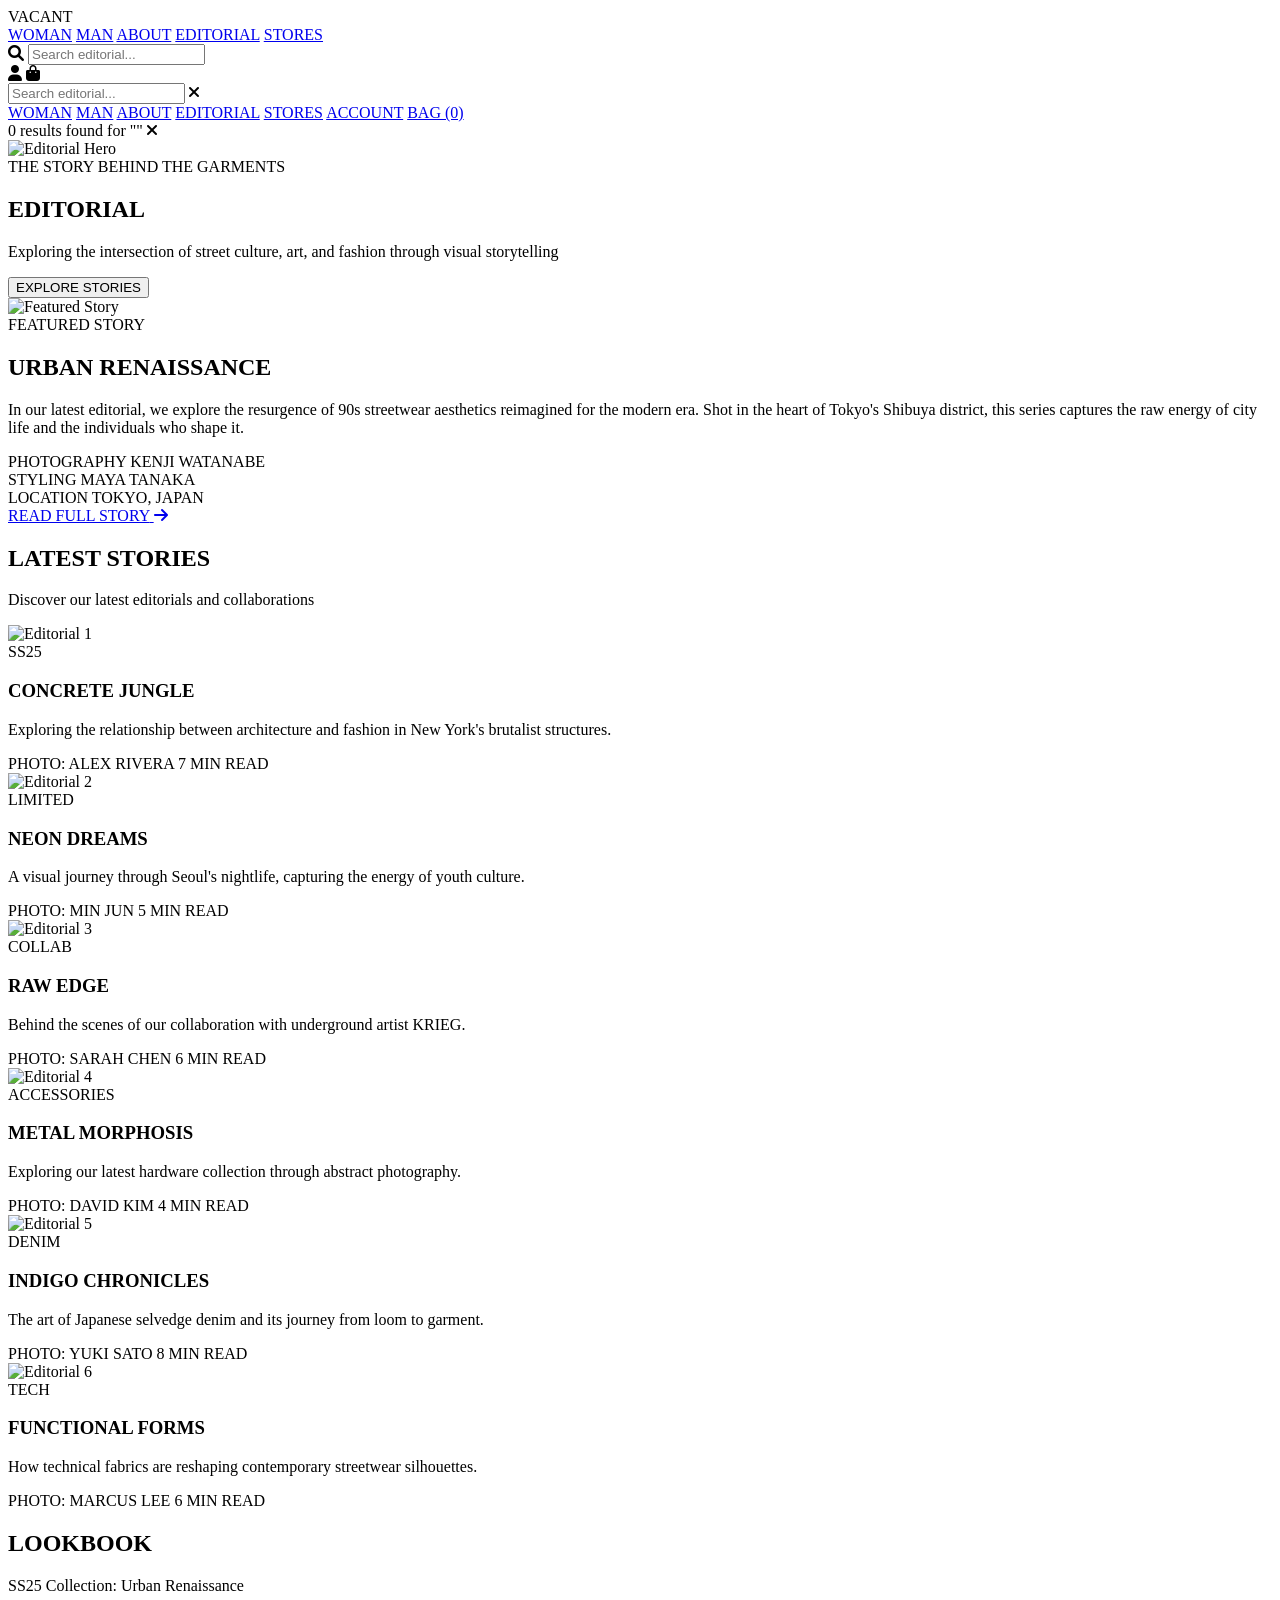
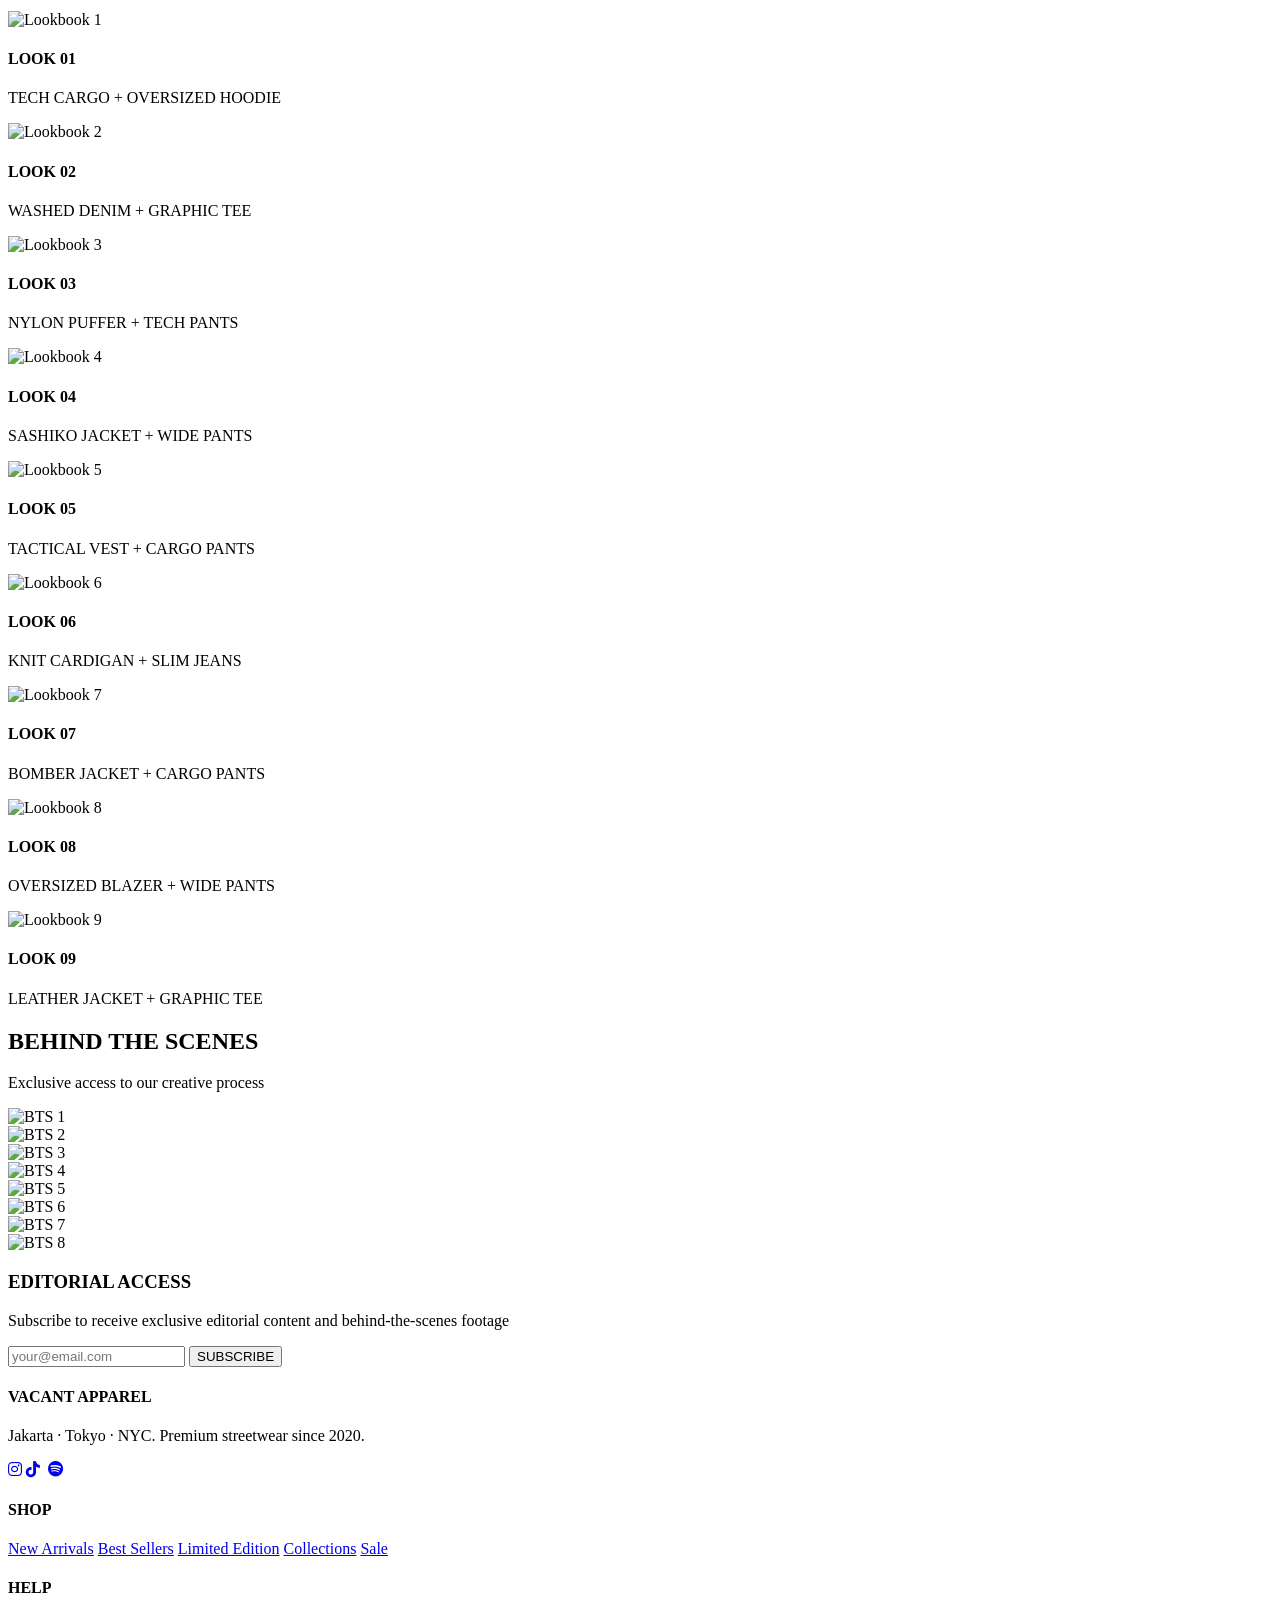
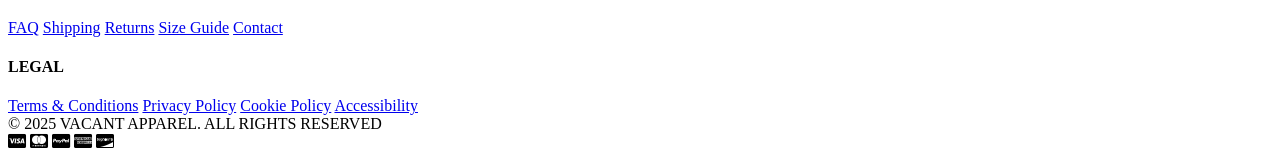
==== commit 132c4c94: "merapikan" ====
--- a/EDITORIAL.html
+++ b/EDITORIAL.html
@@ -6,1477 +6,7 @@
     <title>VACANT · EDITORIAL</title>
     <link href="https://fonts.googleapis.com/css2?family=Syne:wght@400;500;600;700;800&family=Space+Grotesk:wght@300;400;500;600;700&display=swap" rel="stylesheet">
     <link rel="stylesheet" href="https://cdnjs.cloudflare.com/ajax/libs/font-awesome/6.0.0/css/all.min.css">
-    <style>
-        * {
-            margin: 0;
-            padding: 0;
-            box-sizing: border-box;
-        }
-
-        html, body {
-            width: 100%;
-            overflow-x: hidden;
-            scroll-behavior: smooth;
-        }
-
-        body {
-            background: #ffffff;
-            color: #111111;
-            font-family: 'Space Grotesk', sans-serif;
-            -webkit-font-smoothing: antialiased;
-            -moz-osx-font-smoothing: grayscale;
-        }
-
-        h1, h2, h3, h4 {
-            font-family: 'Syne', sans-serif;
-            font-weight: 800;
-            letter-spacing: -0.02em;
-        }
-
-        /* PREMIUM NAVBAR */
-        header {
-            display: flex;
-            justify-content: space-between;
-            align-items: center;
-            padding: 25px 5%;
-            background: rgba(255, 255, 255, 0.97);
-            backdrop-filter: blur(10px);
-            position: fixed;
-            width: 100%;
-            top: 0;
-            z-index: 1000;
-            border-bottom: 1px solid rgba(0, 0, 0, 0.05);
-            transition: all 0.3s;
-        }
-
-        header.scrolled {
-            padding: 15px 5%;
-            background: rgba(255, 255, 255, 0.98);
-            box-shadow: 0 5px 20px rgba(0,0,0,0.05);
-        }
-
-        .logo {
-            font-size: 32px;
-            font-weight: 800;
-            letter-spacing: -1px;
-            background: linear-gradient(135deg, #000000 0%, #333333 100%);
-            -webkit-background-clip: text;
-            -webkit-text-fill-color: transparent;
-            font-family: 'Syne', sans-serif;
-        }
-
-        .nav-links {
-            display: flex;
-            gap: 50px;
-        }
-
-        .nav-links a {
-            color: #111111;
-            text-decoration: none;
-            font-weight: 600;
-            font-size: 14px;
-            letter-spacing: 1.5px;
-            text-transform: uppercase;
-            transition: 0.2s;
-            position: relative;
-        }
-
-        .nav-links a::after {
-            content: '';
-            position: absolute;
-            bottom: -5px;
-            left: 0;
-            width: 0;
-            height: 2px;
-            background: #000000;
-            transition: width 0.3s;
-        }
-
-        .nav-links a:hover::after,
-        .nav-links a.active::after {
-            width: 100%;
-        }
-
-        .nav-icons {
-            display: flex;
-            gap: 25px;
-            align-items: center;
-            position: relative;
-        }
-
-        .nav-icons i {
-            font-size: 18px;
-            color: #111111;
-            cursor: pointer;
-            transition: 0.2s;
-        }
-
-        .nav-icons i:hover {
-            transform: scale(1.1);
-        }
-
-        /* SEARCH BAR STYLES - DESKTOP */
-        .search-container {
-            position: relative;
-            display: flex;
-            align-items: center;
-            margin-right: 5px;
-        }
-
-        .search-icon {
-            cursor: pointer;
-            transition: all 0.3s;
-            z-index: 102;
-        }
-
-        .search-box {
-            position: absolute;
-            top: 50%;
-            right: -10px;
-            transform: translateY(-50%);
-            width: 0;
-            opacity: 0;
-            visibility: hidden;
-            transition: all 0.4s cubic-bezier(0.4, 0, 0.2, 1);
-            background: #ffffff;
-            border: 1px solid #eaeaea;
-            border-radius: 40px;
-            padding: 12px 20px;
-            font-size: 14px;
-            font-family: 'Space Grotesk', sans-serif;
-            outline: none;
-            box-shadow: 0 5px 20px rgba(0,0,0,0.1);
-            z-index: 101;
-        }
-
-        .search-box.active {
-            width: 280px;
-            opacity: 1;
-            visibility: visible;
-            right: -20px;
-        }
-
-        .search-box::placeholder {
-            color: #999999;
-            letter-spacing: 0.5px;
-        }
-
-        .burger-menu {
-            display: none;
-            flex-direction: column;
-            gap: 6px;
-            cursor: pointer;
-            z-index: 1001;
-        }
-
-        .burger-menu span {
-            width: 30px;
-            height: 2px;
-            background: #000000;
-            transition: 0.3s;
-        }
-
-        .burger-menu.active span:nth-child(1) {
-            transform: rotate(45deg) translate(6px, 6px);
-        }
-
-        .burger-menu.active span:nth-child(2) {
-            opacity: 0;
-        }
-
-        .burger-menu.active span:nth-child(3) {
-            transform: rotate(-45deg) translate(6px, -6px);
-        }
-
-        .mobile-menu {
-            display: none;
-            position: fixed;
-            top: 0;
-            right: -100%;
-            width: 80%;
-            max-width: 400px;
-            height: 100vh;
-            background: #ffffff;
-            padding: 120px 40px 40px;
-            transition: right 0.4s cubic-bezier(0.4, 0, 0.2, 1);
-            z-index: 999;
-            box-shadow: -10px 0 30px rgba(0,0,0,0.1);
-            overflow-y: auto;
-            -webkit-overflow-scrolling: touch;
-        }
-
-        .mobile-menu.active {
-            right: 0;
-        }
-
-        .mobile-menu a {
-            display: block;
-            color: #111111;
-            text-decoration: none;
-            font-size: 22px;
-            font-weight: 600;
-            margin-bottom: 35px;
-            text-transform: uppercase;
-            letter-spacing: 1px;
-            transition: 0.2s;
-            font-family: 'Syne', sans-serif;
-        }
-
-        .mobile-menu a:hover,
-        .mobile-menu a.active {
-            color: #666666;
-            transform: translateX(10px);
-        }
-
-        /* MOBILE SEARCH (dengan icon X) */
-        .mobile-search-container {
-            margin-bottom: 30px;
-            position: relative;
-        }
-
-        .mobile-search-box {
-            width: 100%;
-            padding: 16px 45px 16px 20px;
-            border: 2px solid #eaeaea;
-            font-family: 'Space Grotesk', sans-serif;
-            font-size: 16px;
-            outline: none;
-            transition: border 0.3s;
-            border-radius: 40px;
-        }
-
-        .mobile-search-box:focus {
-            border-color: #000000;
-        }
-
-        .mobile-search-box::placeholder {
-            color: #999999;
-        }
-
-        .mobile-search-clear {
-            position: absolute;
-            right: 15px;
-            top: 50%;
-            transform: translateY(-50%);
-            cursor: pointer;
-            color: #999999;
-            font-size: 16px;
-            transition: color 0.3s;
-        }
-
-        .mobile-search-clear:hover {
-            color: #000000;
-        }
-
-        .overlay {
-            display: none;
-            position: fixed;
-            top: 0;
-            left: 0;
-            width: 100%;
-            height: 100vh;
-            background: rgba(0,0,0,0.5);
-            z-index: 998;
-            opacity: 0;
-            transition: opacity 0.3s;
-            pointer-events: none;
-        }
-
-        .overlay.active {
-            display: block;
-            opacity: 1;
-            pointer-events: all;
-        }
-
-        /* SEARCH RESULTS INFO */
-        .search-info {
-            display: none;
-            text-align: center;
-            margin: 20px 5%;
-            padding: 15px;
-            background: #f8f8f8;
-            border-radius: 50px;
-            font-size: 15px;
-            color: #666666;
-            z-index: 100;
-        }
-
-        .search-info.active {
-            display: block;
-        }
-
-        .search-info span {
-            font-weight: 700;
-            color: #000000;
-        }
-
-        .search-info i {
-            margin-left: 10px;
-            cursor: pointer;
-            color: #999999;
-            transition: color 0.3s;
-        }
-
-        .search-info i:hover {
-            color: #000000;
-        }
-
-        /* SEARCH HIGHLIGHT */
-        .search-highlight {
-            background-color: #fff3b0;
-            padding: 2px 0;
-            border-radius: 4px;
-            transition: background-color 0.3s;
-        }
-
-        /* HIDE ELEMENTS WHEN SEARCHING - Hero section dikecualikan */
-        .search-hidden:not(#heroSection) {
-            display: none !important;
-        }
-
-        /* FULL HERO SECTION - FIXED UNTUK MOBILE */
-        .editorial-hero {
-            height: 100vh;
-            width: 100%;
-            position: relative;
-            overflow: hidden;
-            margin-top: 0;
-        }
-
-        .editorial-hero img {
-            width: 100%;
-            height: 100%;
-            object-fit: cover;
-            filter: brightness(0.5);
-        }
-
-        .hero-content {
-            position: absolute;
-            top: 50%;
-            left: 50%;
-            transform: translate(-50%, -50%);
-            text-align: center;
-            color: #ffffff;
-            z-index: 10;
-            width: 90%;
-            max-width: 1000px;
-            pointer-events: none;
-        }
-
-        .hero-content .label {
-            font-size: 14px;
-            font-weight: 600;
-            text-transform: uppercase;
-            letter-spacing: 6px;
-            margin-bottom: 20px;
-            display: block;
-            opacity: 0;
-            animation: fadeInUp 0.8s forwards;
-            text-shadow: 0 2px 10px rgba(0,0,0,0.3);
-        }
-
-        .hero-content h1 {
-            font-size: clamp(60px, 15vw, 120px);
-            font-weight: 800;
-            text-transform: uppercase;
-            line-height: 0.9;
-            margin-bottom: 30px;
-            letter-spacing: -4px;
-            opacity: 0;
-            animation: fadeInUp 0.8s 0.2s forwards;
-            text-shadow: 0 4px 20px rgba(0,0,0,0.3);
-        }
-
-        .hero-content p {
-            font-size: clamp(16px, 4vw, 18px);
-            max-width: 600px;
-            margin: 0 auto 35px;
-            opacity: 0;
-            animation: fadeInUp 0.8s 0.4s forwards;
-            line-height: 1.6;
-            text-shadow: 0 2px 10px rgba(0,0,0,0.3);
-        }
-
-        .hero-btn {
-            background: #ffffff;
-            color: #000000;
-            border: none;
-            padding: 18px 54px;
-            font-size: 15px;
-            font-weight: 700;
-            text-transform: uppercase;
-            letter-spacing: 2px;
-            cursor: pointer;
-            transition: all 0.3s;
-            border-radius: 0;
-            pointer-events: auto;
-            position: relative;
-            overflow: hidden;
-            opacity: 0;
-            animation: fadeInUp 0.8s 0.6s forwards;
-        }
-
-        .hero-btn::before {
-            content: '';
-            position: absolute;
-            top: 0;
-            left: -100%;
-            width: 100%;
-            height: 100%;
-            background: #000000;
-            transition: left 0.3s;
-            z-index: 0;
-        }
-
-        .hero-btn:hover::before {
-            left: 0;
-        }
-
-        .hero-btn span {
-            position: relative;
-            z-index: 1;
-            transition: color 0.3s;
-        }
-
-        .hero-btn:hover span {
-            color: #ffffff;
-        }
-
-        @keyframes fadeInUp {
-            from {
-                opacity: 0;
-                transform: translateY(30px);
-            }
-            to {
-                opacity: 1;
-                transform: translateY(0);
-            }
-        }
-
-        /* FEATURED STORY - DIPERBAIKI UNTUK MOBILE */
-        .featured-story {
-            padding: 80px 5%;
-            max-width: 1400px;
-            margin: 0 auto;
-            display: grid;
-            grid-template-columns: 1fr 1fr;
-            gap: 60px;
-            align-items: center;
-        }
-
-        .featured-image {
-            position: relative;
-            overflow: hidden;
-            height: 600px;
-            width: 100%;
-        }
-
-        .featured-image img {
-            width: 100%;
-            height: 100%;
-            object-fit: cover;
-            transition: transform 0.8s;
-            display: block;
-        }
-
-        .featured-image:hover img {
-            transform: scale(1.05);
-        }
-
-        .featured-image::after {
-            content: '';
-            position: absolute;
-            top: 20px;
-            left: 20px;
-            width: 100%;
-            height: 100%;
-            border: 2px solid #000000;
-            z-index: -1;
-            pointer-events: none;
-        }
-
-        .featured-content {
-            width: 100%;
-        }
-
-        .featured-content .tag {
-            font-size: 13px;
-            font-weight: 600;
-            text-transform: uppercase;
-            letter-spacing: 3px;
-            color: #999999;
-            margin-bottom: 20px;
-            display: block;
-        }
-
-        .featured-content h2 {
-            font-size: clamp(36px, 8vw, 56px);
-            font-weight: 800;
-            line-height: 1.1;
-            margin-bottom: 25px;
-            text-transform: uppercase;
-            letter-spacing: -1px;
-            word-wrap: break-word;
-            overflow-wrap: break-word;
-        }
-
-        .featured-content p {
-            color: #555555;
-            line-height: 1.7;
-            margin-bottom: 30px;
-            font-size: 17px;
-            word-wrap: break-word;
-            overflow-wrap: break-word;
-        }
-
-        .featured-meta {
-            display: flex;
-            gap: 40px;
-            margin: 40px 0 30px;
-            padding: 30px 0;
-            border-top: 1px solid #eaeaea;
-            border-bottom: 1px solid #eaeaea;
-        }
-
-        .meta-item {
-            display: flex;
-            flex-direction: column;
-        }
-
-        .meta-item .label {
-            font-size: 12px;
-            color: #999999;
-            text-transform: uppercase;
-            letter-spacing: 1px;
-            margin-bottom: 8px;
-        }
-
-        .meta-item .value {
-            font-size: 16px;
-            font-weight: 600;
-            text-transform: uppercase;
-        }
-
-        .read-more {
-            display: inline-flex;
-            align-items: center;
-            gap: 15px;
-            background: #000000;
-            color: #ffffff;
-            padding: 18px 42px;
-            text-decoration: none;
-            font-weight: 600;
-            text-transform: uppercase;
-            letter-spacing: 2px;
-            font-size: 14px;
-            transition: all 0.3s;
-            border: 2px solid #000000;
-        }
-
-        .read-more i {
-            transition: transform 0.3s;
-        }
-
-        .read-more:hover {
-            background: #ffffff;
-            color: #000000;
-        }
-
-        .read-more:hover i {
-            transform: translateX(8px);
-        }
-
-        /* SECTION HEADER */
-        .section-header {
-            text-align: center;
-            margin: 100px 0 60px;
-            padding: 0 5%;
-        }
-
-        .section-header h2 {
-            font-size: clamp(36px, 8vw, 56px);
-            font-weight: 800;
-            text-transform: uppercase;
-            letter-spacing: -1px;
-            margin-bottom: 15px;
-            position: relative;
-            display: inline-block;
-            word-wrap: break-word;
-            overflow-wrap: break-word;
-        }
-
-        .section-header h2::before,
-        .section-header h2::after {
-            content: '';
-            position: absolute;
-            top: 50%;
-            width: 80px;
-            height: 2px;
-            background: #000000;
-        }
-
-        .section-header h2::before {
-            left: -100px;
-        }
-
-        .section-header h2::after {
-            right: -100px;
-        }
-
-        .section-header p {
-            color: #666666;
-            font-size: 18px;
-            max-width: 600px;
-            margin: 0 auto;
-            line-height: 1.6;
-            word-wrap: break-word;
-            overflow-wrap: break-word;
-        }
-
-        /* EDITORIAL GRID */
-        .editorial-grid {
-            display: grid;
-            grid-template-columns: repeat(3, 1fr);
-            gap: 30px;
-            padding: 0 5% 80px;
-            max-width: 1400px;
-            margin: 0 auto;
-        }
-
-        .editorial-card {
-            background: #ffffff;
-            transition: all 0.4s;
-            cursor: pointer;
-            border: 1px solid #f0f0f0;
-        }
-
-        .editorial-card:hover {
-            transform: translateY(-15px);
-            box-shadow: 0 30px 40px -20px rgba(0,0,0,0.2);
-            border-color: #000000;
-        }
-
-        .card-image {
-            position: relative;
-            aspect-ratio: 4/5;
-            overflow: hidden;
-        }
-
-        .card-image img {
-            width: 100%;
-            height: 100%;
-            object-fit: cover;
-            transition: transform 0.8s;
-        }
-
-        .editorial-card:hover .card-image img {
-            transform: scale(1.1);
-        }
-
-        .card-category {
-            position: absolute;
-            top: 20px;
-            left: 20px;
-            background: #ffffff;
-            color: #000000;
-            font-size: 11px;
-            font-weight: 600;
-            padding: 8px 16px;
-            text-transform: uppercase;
-            letter-spacing: 1px;
-            z-index: 2;
-            box-shadow: 0 5px 15px rgba(0,0,0,0.1);
-        }
-
-        .card-content {
-            padding: 30px 25px;
-            background: #ffffff;
-        }
-
-        .card-content h3 {
-            font-size: 24px;
-            font-weight: 800;
-            margin-bottom: 12px;
-            text-transform: uppercase;
-            line-height: 1.2;
-            letter-spacing: -0.5px;
-            word-wrap: break-word;
-            overflow-wrap: break-word;
-        }
-
-        .card-content p {
-            color: #666666;
-            font-size: 15px;
-            line-height: 1.6;
-            margin-bottom: 20px;
-            word-wrap: break-word;
-            overflow-wrap: break-word;
-        }
-
-        .card-meta {
-            display: flex;
-            justify-content: space-between;
-            color: #999999;
-            font-size: 12px;
-            text-transform: uppercase;
-            letter-spacing: 1px;
-            border-top: 1px solid #eaeaea;
-            padding-top: 20px;
-        }
-
-        /* LOOKBOOK SLIDER */
-        .lookbook {
-            margin: 100px 0;
-            width: 100%;
-            overflow: hidden;
-        }
-
-        .lookbook-container {
-            position: relative;
-            width: 100%;
-            padding: 0 5%;
-            margin: 40px 0 30px;
-        }
-
-        .lookbook-wrapper {
-            display: flex;
-            gap: 25px;
-            transition: transform 0.6s cubic-bezier(0.25, 0.1, 0.15, 1);
-            cursor: grab;
-        }
-
-        .lookbook-wrapper:active {
-            cursor: grabbing;
-        }
-
-        .lookbook-slide {
-            flex: 0 0 calc(33.333% - 16.66px);
-            aspect-ratio: 3/4;
-            position: relative;
-            overflow: hidden;
-            border-radius: 0;
-            transition: all 0.4s;
-            box-shadow: 0 20px 35px -8px rgba(0,0,0,0.15);
-        }
-
-        .lookbook-slide:hover {
-            transform: translateY(-10px) scale(1.02);
-            box-shadow: 0 30px 45px -10px rgba(0,0,0,0.25);
-        }
-
-        .lookbook-slide img {
-            width: 100%;
-            height: 100%;
-            object-fit: cover;
-            transition: transform 0.8s;
-        }
-
-        .lookbook-slide:hover img {
-            transform: scale(1.1);
-        }
-
-        .lookbook-overlay {
-            position: absolute;
-            bottom: 0;
-            left: 0;
-            width: 100%;
-            padding: 30px;
-            background: linear-gradient(to top, rgba(0,0,0,0.9), transparent);
-            color: #ffffff;
-            transform: translateY(100%);
-            transition: transform 0.4s;
-        }
-
-        .lookbook-slide:hover .lookbook-overlay {
-            transform: translateY(0);
-        }
-
-        .lookbook-overlay h4 {
-            font-size: 24px;
-            font-weight: 800;
-            margin-bottom: 8px;
-            text-transform: uppercase;
-            letter-spacing: -0.5px;
-        }
-
-        .lookbook-overlay p {
-            font-size: 14px;
-            opacity: 0.9;
-        }
-
-        .lookbook-slide::after {
-            content: '\f030';
-            font-family: 'Font Awesome 6 Free';
-            font-weight: 900;
-            position: absolute;
-            top: 50%;
-            left: 50%;
-            transform: translate(-50%, -50%) scale(0.5);
-            color: #ffffff;
-            font-size: 42px;
-            opacity: 0;
-            transition: all 0.4s cubic-bezier(0.34, 1.56, 0.64, 1);
-            z-index: 3;
-            text-shadow: 0 4px 15px rgba(0,0,0,0.3);
-            pointer-events: none;
-        }
-
-        .lookbook-slide:hover::after {
-            opacity: 1;
-            transform: translate(-50%, -50%) scale(1);
-        }
-
-        .lookbook-slide::before {
-            content: '';
-            position: absolute;
-            top: 0;
-            left: 0;
-            width: 100%;
-            height: 100%;
-            background: linear-gradient(145deg, rgba(0,0,0,0.2), rgba(0,0,0,0.5));
-            opacity: 0;
-            transition: opacity 0.4s;
-            z-index: 2;
-            pointer-events: none;
-        }
-
-        .lookbook-slide:hover::before {
-            opacity: 1;
-        }
-
-        /* DOTS NAVIGATION */
-        .lookbook-dots {
-            display: flex;
-            justify-content: center;
-            gap: 12px;
-            margin-top: 35px;
-        }
-
-        .lookbook-dot {
-            width: 10px;
-            height: 10px;
-            border-radius: 10px;
-            background: #ccc;
-            border: none;
-            cursor: pointer;
-            transition: all 0.3s;
-            padding: 0;
-        }
-
-        .lookbook-dot.active {
-            width: 32px;
-            background: #000000;
-        }
-
-        /* BEHIND THE SCENES */
-        .bts-grid {
-            display: grid;
-            grid-template-columns: repeat(4, 1fr);
-            gap: 20px;
-            padding: 0 5% 80px;
-            max-width: 1400px;
-            margin: 0 auto;
-        }
-
-        .bts-item {
-            position: relative;
-            aspect-ratio: 1;
-            overflow: hidden;
-            cursor: pointer;
-        }
-
-        .bts-item img {
-            width: 100%;
-            height: 100%;
-            object-fit: cover;
-            transition: transform 0.8s;
-        }
-
-        .bts-item:hover img {
-            transform: scale(1.1);
-        }
-
-        .bts-item::after {
-            content: '\f030';
-            font-family: 'Font Awesome 6 Free';
-            font-weight: 900;
-            position: absolute;
-            top: 50%;
-            left: 50%;
-            transform: translate(-50%, -50%) scale(0);
-            color: #ffffff;
-            font-size: 32px;
-            transition: transform 0.4s;
-            z-index: 2;
-            text-shadow: 0 2px 10px rgba(0,0,0,0.3);
-        }
-
-        .bts-item::before {
-            content: '';
-            position: absolute;
-            top: 0;
-            left: 0;
-            width: 100%;
-            height: 100%;
-            background: rgba(0,0,0,0.4);
-            opacity: 0;
-            transition: opacity 0.4s;
-            z-index: 1;
-        }
-
-        .bts-item:hover::after {
-            transform: translate(-50%, -50%) scale(1);
-        }
-
-        .bts-item:hover::before {
-            opacity: 1;
-        }
-
-        /* NEWSLETTER */
-        .newsletter-block {
-            background: #000000;
-            padding: 80px 40px;
-            text-align: center;
-            color: #ffffff;
-            margin: 60px auto 60px;
-            max-width: 1200px;
-            width: 90%;
-        }
-
-        .newsletter-block h3 {
-            font-size: clamp(28px, 8vw, 48px);
-            font-weight: 800;
-            text-transform: uppercase;
-            margin-bottom: 20px;
-            letter-spacing: -1px;
-            word-wrap: break-word;
-            overflow-wrap: break-word;
-        }
-
-        .newsletter-block p {
-            color: #cccccc;
-            margin-bottom: 40px;
-            font-size: clamp(15px, 4vw, 18px);
-            max-width: 600px;
-            margin-left: auto;
-            margin-right: auto;
-            line-height: 1.6;
-            word-wrap: break-word;
-            overflow-wrap: break-word;
-        }
-
-        .newsletter-form {
-            display: flex;
-            max-width: 600px;
-            margin: 0 auto;
-            gap: 15px;
-        }
-
-        .newsletter-form input {
-            flex: 1;
-            padding: 18px 25px;
-            background: transparent;
-            border: 2px solid #ffffff;
-            color: #ffffff;
-            font-size: 16px;
-            outline: none;
-            font-family: 'Space Grotesk', sans-serif;
-        }
-
-        .newsletter-form input::placeholder {
-            color: #999999;
-        }
-
-        .newsletter-form button {
-            padding: 18px 40px;
-            background: #ffffff;
-            color: #000000;
-            border: none;
-            font-weight: 700;
-            text-transform: uppercase;
-            letter-spacing: 2px;
-            cursor: pointer;
-            transition: 0.3s;
-            border: 2px solid #ffffff;
-            font-size: 14px;
-            font-family: 'Syne', sans-serif;
-            white-space: nowrap;
-        }
-
-        .newsletter-form button:hover {
-            background: transparent;
-            color: #ffffff;
-        }
-
-        /* FOOTER */
-        footer {
-            background: #f8f8f8;
-            padding: 80px 5% 40px;
-        }
-
-        .footer-grid {
-            display: grid;
-            grid-template-columns: 2fr 1fr 1fr 1.5fr;
-            gap: 60px;
-            margin-bottom: 60px;
-        }
-
-        .footer-col:first-child {
-            max-width: 350px;
-        }
-
-        .footer-col h4 {
-            font-size: 20px;
-            font-weight: 700;
-            text-transform: uppercase;
-            margin-bottom: 30px;
-            letter-spacing: 1.5px;
-        }
-
-        .footer-col p {
-            color: #666666;
-            line-height: 1.8;
-            font-size: 15px;
-            margin-bottom: 25px;
-        }
-
-        .footer-col a {
-            color: #666666;
-            text-decoration: none;
-            display: block;
-            font-size: 15px;
-            line-height: 2.4;
-            transition: 0.2s;
-        }
-
-        .footer-col a:hover {
-            color: #000000;
-            transform: translateX(8px);
-        }
-
-        .social-wrap {
-            display: flex;
-            gap: 20px;
-            margin-top: 25px;
-        }
-
-        .social-wrap a {
-            width: 48px;
-            height: 48px;
-            background: #ffffff;
-            border-radius: 50%;
-            display: flex;
-            align-items: center;
-            justify-content: center;
-            color: #000000;
-            font-size: 20px;
-            transition: all 0.3s;
-            border: 1px solid #eaeaea;
-        }
-
-        .social-wrap a:hover {
-            background: #000000;
-            color: #ffffff;
-            transform: translateY(-8px);
-        }
-
-        .footer-bottom {
-            display: flex;
-            justify-content: space-between;
-            align-items: center;
-            padding-top: 40px;
-            border-top: 1px solid #eaeaea;
-            color: #888888;
-            font-size: 14px;
-        }
-
-        .payment-icons {
-            display: flex;
-            gap: 15px;
-        }
-
-        .payment-icons i {
-            font-size: 28px;
-            color: #999999;
-            transition: 0.2s;
-        }
-
-        .payment-icons i:hover {
-            color: #000000;
-        }
-
-        /* RESPONSIVE - DIPERBAIKI UNTUK MOBILE */
-        @media (max-width: 1200px) {
-            .featured-story {
-                gap: 40px;
-            }
-            
-            .featured-image {
-                height: 500px;
-            }
-            
-            .editorial-grid {
-                grid-template-columns: repeat(2, 1fr);
-            }
-            
-            .lookbook-slide {
-                flex: 0 0 calc(50% - 12.5px);
-            }
-            
-            .bts-grid {
-                grid-template-columns: repeat(3, 1fr);
-            }
-            
-            .section-header h2::before,
-            .section-header h2::after {
-                width: 40px;
-            }
-            
-            .section-header h2::before {
-                left: -60px;
-            }
-            
-            .section-header h2::after {
-                right: -60px;
-            }
-            
-            .search-box.active {
-                width: 220px;
-            }
-        }
-
-        @media (max-width: 1024px) {
-            .nav-links {
-                display: none;
-            }
-            
-            .burger-menu {
-                display: flex;
-            }
-            
-            .mobile-menu {
-                display: block;
-            }
-            
-            .footer-grid {
-                grid-template-columns: repeat(2, 1fr);
-            }
-            
-            .section-header h2::before,
-            .section-header h2::after {
-                display: none;
-            }
-        }
-
-        @media (max-width: 768px) {
-            html, body {
-                overflow-x: hidden;
-                width: 100%;
-            }
-            
-            .nav-icons {
-                display: none;
-            }
-            
-            .search-box,
-            .search-icon {
-                display: none;
-            }
-            
-            .hero-content {
-                padding: 0 20px;
-                width: 100%;
-            }
-            
-            .hero-content h1 {
-                font-size: 48px;
-                margin-bottom: 20px;
-            }
-            
-            .hero-content p {
-                font-size: 16px;
-                margin-bottom: 25px;
-            }
-            
-            .hero-btn {
-                padding: 14px 40px;
-                font-size: 14px;
-            }
-            
-            /* FEATURED STORY - FIX UNTUK MOBILE */
-            .featured-story {
-                grid-template-columns: 1fr;
-                gap: 40px;
-                padding: 60px 5%;
-            }
-            
-            .featured-image {
-                height: 350px;
-                width: 100%;
-            }
-            
-            .featured-image::after {
-                top: 15px;
-                left: 15px;
-            }
-            
-            .featured-content {
-                padding: 0;
-                width: 100%;
-            }
-            
-            .featured-content h2 {
-                font-size: 32px;
-                margin-bottom: 20px;
-            }
-            
-            .featured-content p {
-                font-size: 15px;
-                margin-bottom: 25px;
-            }
-            
-            .featured-meta {
-                flex-direction: column;
-                gap: 20px;
-                margin: 30px 0 25px;
-                padding: 25px 0;
-            }
-            
-            .meta-item {
-                width: 100%;
-            }
-            
-            .meta-item .value {
-                font-size: 15px;
-            }
-            
-            .read-more {
-                padding: 16px 35px;
-                width: 100%;
-                justify-content: center;
-            }
-            
-            .editorial-grid {
-                grid-template-columns: 1fr;
-                gap: 25px;
-                padding: 0 5% 60px;
-            }
-            
-            .editorial-card {
-                width: 100%;
-            }
-            
-            .card-content {
-                padding: 25px 20px;
-            }
-            
-            .card-content h3 {
-                font-size: 22px;
-            }
-            
-            .card-content p {
-                font-size: 14px;
-            }
-            
-            .lookbook-slide {
-                flex: 0 0 100%;
-            }
-            
-            .lookbook-container {
-                padding: 0 5%;
-            }
-            
-            .lookbook-overlay {
-                padding: 20px;
-            }
-            
-            .lookbook-overlay h4 {
-                font-size: 20px;
-            }
-            
-            .lookbook-overlay p {
-                font-size: 13px;
-            }
-            
-            .bts-grid {
-                grid-template-columns: repeat(2, 1fr);
-                gap: 15px;
-                padding: 0 5% 60px;
-            }
-            
-            .section-header {
-                margin: 70px 0 40px;
-            }
-            
-            .section-header h2 {
-                font-size: 32px;
-            }
-            
-            .section-header p {
-                font-size: 16px;
-            }
-            
-            .newsletter-block {
-                padding: 50px 25px;
-                margin: 50px auto;
-                width: 90%;
-            }
-            
-            .newsletter-block h3 {
-                font-size: 28px;
-                margin-bottom: 15px;
-            }
-            
-            .newsletter-block p {
-                font-size: 15px;
-                margin-bottom: 30px;
-            }
-            
-            .newsletter-form {
-                flex-direction: column;
-                gap: 12px;
-            }
-            
-            .newsletter-form input,
-            .newsletter-form button {
-                width: 100%;
-                padding: 16px 20px;
-            }
-            
-            .newsletter-form button {
-                font-size: 14px;
-            }
-            
-            .footer-grid {
-                grid-template-columns: 1fr;
-                gap: 40px;
-            }
-            
-            .footer-bottom {
-                flex-direction: column;
-                gap: 20px;
-                text-align: center;
-            }
-            
-            .payment-icons {
-                justify-content: center;
-                flex-wrap: wrap;
-            }
-            
-            .payment-icons i {
-                font-size: 24px;
-            }
-        }
-
-        @media (max-width: 480px) {
-            .hero-content h1 {
-                font-size: 42px;
-            }
-            
-            .hero-content p {
-                font-size: 15px;
-            }
-            
-            .featured-image {
-                height: 280px;
-            }
-            
-            .featured-image::after {
-                top: 10px;
-                left: 10px;
-            }
-            
-            .featured-content h2 {
-                font-size: 28px;
-            }
-            
-            .featured-content p {
-                font-size: 14px;
-            }
-            
-            .featured-meta .label {
-                font-size: 11px;
-            }
-            
-            .featured-meta .value {
-                font-size: 14px;
-            }
-            
-            .bts-grid {
-                grid-template-columns: 1fr;
-                gap: 20px;
-            }
-            
-            .card-content h3 {
-                font-size: 20px;
-            }
-            
-            .card-content p {
-                font-size: 13px;
-            }
-            
-            .lookbook-overlay h4 {
-                font-size: 18px;
-            }
-            
-            .lookbook-overlay p {
-                font-size: 12px;
-            }
-            
-            .newsletter-block {
-                padding: 40px 20px;
-            }
-            
-            .newsletter-block h3 {
-                font-size: 24px;
-            }
-            
-            .newsletter-block p {
-                font-size: 14px;
-            }
-            
-            .footer-col h4 {
-                font-size: 18px;
-            }
-            
-            .footer-col p,
-            .footer-col a {
-                font-size: 14px;
-            }
-            
-            .social-wrap {
-                gap: 15px;
-            }
-            
-            .social-wrap a {
-                width: 42px;
-                height: 42px;
-                font-size: 18px;
-            }
-        }
-
-        @media (max-width: 360px) {
-            .hero-content h1 {
-                font-size: 36px;
-            }
-            
-            .featured-image {
-                height: 240px;
-            }
-            
-            .featured-content h2 {
-                font-size: 24px;
-            }
-            
-            .newsletter-block h3 {
-                font-size: 22px;
-            }
-            
-            .newsletter-block p {
-                font-size: 13px;
-            }
-        }
-    </style>
+    <link rel="stylesheet" href="/ASSETS/STYLES/editorial.css">
 </head>
 <body>
     <!-- NAVBAR -->
@@ -1852,352 +382,6 @@
             </div>
         </div>
     </footer>
-
-    <script>
-        // Navbar scroll effect
-        window.addEventListener('scroll', function() {
-            const header = document.getElementById('header');
-            if (window.scrollY > 50) {
-                header.classList.add('scrolled');
-            } else {
-                header.classList.remove('scrolled');
-            }
-        });
-
-        // Mobile menu toggle
-        function toggleMenu() {
-            const mobileMenu = document.getElementById('mobileMenu');
-            const overlay = document.getElementById('overlay');
-            const burger = document.querySelector('.burger-menu');
-            
-            mobileMenu.classList.toggle('active');
-            overlay.classList.toggle('active');
-            burger.classList.toggle('active');
-            
-            // Prevent body scroll when menu is open
-            if (mobileMenu.classList.contains('active')) {
-                document.body.style.overflow = 'hidden';
-            } else {
-                document.body.style.overflow = '';
-            }
-        }
-
-        // ===== SEARCH FUNCTIONALITY =====
-        let currentSearchQuery = '';
-
-        function toggleSearch() {
-            const searchBox = document.getElementById('desktopSearch');
-            searchBox.classList.toggle('active');
-            if (searchBox.classList.contains('active')) {
-                searchBox.focus();
-            } else {
-                searchBox.value = '';
-                handleSearch('');
-            }
-        }
-
-        function handleSearchBlur() {
-            const searchBox = document.getElementById('desktopSearch');
-            setTimeout(() => {
-                if (!searchBox.classList.contains('active')) return;
-                if (searchBox.value === '') {
-                    searchBox.classList.remove('active');
-                }
-            }, 200);
-        }
-
-        function clearSearch() {
-            const desktopSearch = document.getElementById('desktopSearch');
-            const mobileSearch = document.getElementById('mobileSearch');
-            
-            desktopSearch.value = '';
-            desktopSearch.classList.remove('active');
-            
-            if (mobileSearch) {
-                mobileSearch.value = '';
-            }
-            
-            handleSearch('');
-        }
-
-        function clearMobileSearch() {
-            const mobileSearch = document.getElementById('mobileSearch');
-            mobileSearch.value = '';
-            handleSearch('');
-        }
-
-        function handleSearch(query) {
-            currentSearchQuery = query.toLowerCase().trim();
-            
-            // Sync search boxes
-            const desktopSearch = document.getElementById('desktopSearch');
-            const mobileSearch = document.getElementById('mobileSearch');
-            
-            if (desktopSearch.value !== query) {
-                desktopSearch.value = query;
-            }
-            if (mobileSearch && mobileSearch.value !== query) {
-                mobileSearch.value = query;
-            }
-            
-            // Get all searchable elements
-            const searchableElements = document.querySelectorAll(
-                '.featured-content .tag, .featured-content h2, .featured-content p, ' +
-                '.meta-item .label, .meta-item .value, ' +
-                '.section-header h2, .section-header p, ' +
-                '.editorial-card .card-category, .editorial-card h3, .editorial-card p, .editorial-card .card-meta span, ' +
-                '.lookbook-overlay h4, .lookbook-overlay p, ' +
-                '.newsletter-block h3, .newsletter-block p'
-            );
-            
-            // Get all sections that can be hidden
-            const sections = [
-                document.getElementById('featuredStory'),
-                document.getElementById('latestStoriesHeader'),
-                document.getElementById('editorialGrid'),
-                document.getElementById('lookbookHeader'),
-                document.getElementById('lookbook'),
-                document.getElementById('btsHeader'),
-                document.getElementById('btsGrid'),
-                document.getElementById('newsletter')
-            ];
-            
-            if (currentSearchQuery === '') {
-                // Remove all highlights and show all sections
-                removeHighlights();
-                sections.forEach(section => {
-                    if (section) section.classList.remove('search-hidden');
-                });
-                document.getElementById('searchInfo').classList.remove('active');
-                return;
-            }
-            
-            // Remove existing highlights
-            removeHighlights();
-            
-            let resultCount = 0;
-            
-            // Search in each element and highlight matches
-            searchableElements.forEach(element => {
-                const text = element.textContent || element.innerText;
-                if (text.toLowerCase().includes(currentSearchQuery)) {
-                    highlightText(element, currentSearchQuery);
-                    resultCount++;
-                }
-            });
-            
-            // Hide sections that don't contain any matches
-            sections.forEach(section => {
-                if (section) {
-                    const sectionText = section.textContent || section.innerText;
-                    if (sectionText.toLowerCase().includes(currentSearchQuery)) {
-                        section.classList.remove('search-hidden');
-                    } else {
-                        section.classList.add('search-hidden');
-                    }
-                }
-            });
-            
-            // Update search info
-            const searchInfo = document.getElementById('searchInfo');
-            const searchCount = document.getElementById('searchCount');
-            const searchQuerySpan = document.getElementById('searchQuery');
-            
-            if (resultCount > 0) {
-                searchCount.textContent = resultCount;
-                searchQuerySpan.textContent = query;
-                searchInfo.classList.add('active');
-            } else {
-                searchInfo.classList.remove('active');
-            }
-        }
-
-        function removeHighlights() {
-            const highlightedElements = document.querySelectorAll('.search-highlight');
-            highlightedElements.forEach(element => {
-                const parent = element.parentNode;
-                parent.replaceChild(document.createTextNode(element.textContent), element);
-                parent.normalize();
-            });
-        }
-
-        function highlightText(element, query) {
-            const text = element.textContent || element.innerText;
-            const index = text.toLowerCase().indexOf(query.toLowerCase());
-            
-            if (index >= 0) {
-                const start = text.substring(0, index);
-                const match = text.substring(index, index + query.length);
-                const end = text.substring(index + query.length);
-                
-                const fragment = document.createDocumentFragment();
-                fragment.appendChild(document.createTextNode(start));
-                
-                const highlightSpan = document.createElement('span');
-                highlightSpan.className = 'search-highlight';
-                highlightSpan.textContent = match;
-                fragment.appendChild(highlightSpan);
-                
-                fragment.appendChild(document.createTextNode(end));
-                
-                element.innerHTML = '';
-                element.appendChild(fragment);
-            }
-        }
-
-        // ========== LOOKBOOK SLIDER ==========
-        const lookbookWrapper = document.getElementById('lookbookWrapper');
-        const lookbookSlides = document.querySelectorAll('.lookbook-slide');
-        const dotsContainer = document.getElementById('lookbookDots');
-        let lookbookIndex = 0;
-        let slidesPerView = 3;
-        let totalLookbookSlides = lookbookSlides.length;
-
-        function updateSlidesPerView() {
-            if (window.innerWidth <= 768) slidesPerView = 1;
-            else if (window.innerWidth <= 1200) slidesPerView = 2;
-            else slidesPerView = 3;
-        }
-
-        function getMaxIndex() {
-            return Math.max(0, totalLookbookSlides - slidesPerView);
-        }
-
-        function updateLookbookSlider() {
-            updateSlidesPerView();
-            const maxIndex = getMaxIndex();
-            if (lookbookIndex > maxIndex) lookbookIndex = maxIndex;
-            
-            const slideWidth = lookbookSlides[0].offsetWidth + 25;
-            lookbookWrapper.style.transform = `translateX(-${lookbookIndex * slideWidth}px)`;
-            
-            const dots = document.querySelectorAll('.lookbook-dot');
-            dots.forEach((dot, i) => {
-                dot.classList.toggle('active', i === lookbookIndex);
-            });
-        }
-
-        function nextLookbookSlide() {
-            const maxIndex = getMaxIndex();
-            if (lookbookIndex < maxIndex) {
-                lookbookIndex++;
-                updateLookbookSlider();
-            } else {
-                lookbookIndex = 0;
-                updateLookbookSlider();
-            }
-        }
-
-        function prevLookbookSlide() {
-            if (lookbookIndex > 0) {
-                lookbookIndex--;
-                updateLookbookSlider();
-            } else {
-                lookbookIndex = getMaxIndex();
-                updateLookbookSlider();
-            }
-        }
-
-        function generateDots() {
-            updateSlidesPerView();
-            const maxIndex = getMaxIndex();
-            let dotsHtml = '';
-            for (let i = 0; i <= maxIndex; i++) {
-                dotsHtml += `<button class="lookbook-dot ${i === 0 ? 'active' : ''}" onclick="goToLookbookSlide(${i})"></button>`;
-            }
-            dotsContainer.innerHTML = dotsHtml;
-        }
-
-        function goToLookbookSlide(index) {
-            lookbookIndex = Math.min(index, getMaxIndex());
-            updateLookbookSlider();
-        }
-
-        // Drag functionality
-        let lookbookStartX, lookbookDragging = false;
-        
-        lookbookWrapper.addEventListener('mousedown', (e) => {
-            lookbookDragging = true;
-            lookbookStartX = e.pageX;
-            lookbookWrapper.style.transition = 'none';
-            lookbookWrapper.style.cursor = 'grabbing';
-        });
-
-        lookbookWrapper.addEventListener('mousemove', (e) => {
-            if (!lookbookDragging) return;
-            e.preventDefault();
-            const walk = e.pageX - lookbookStartX;
-            if (Math.abs(walk) > 80) {
-                if (walk > 0) {
-                    prevLookbookSlide();
-                } else {
-                    nextLookbookSlide();
-                }
-                lookbookDragging = false;
-                lookbookWrapper.style.transition = 'transform 0.6s cubic-bezier(0.25, 0.1, 0.15, 1)';
-                lookbookWrapper.style.cursor = 'grab';
-            }
-        });
-
-        lookbookWrapper.addEventListener('mouseup', () => {
-            if (lookbookDragging) {
-                lookbookDragging = false;
-                lookbookWrapper.style.transition = 'transform 0.6s cubic-bezier(0.25, 0.1, 0.15, 1)';
-                lookbookWrapper.style.cursor = 'grab';
-            }
-        });
-
-        lookbookWrapper.addEventListener('mouseleave', () => {
-            if (lookbookDragging) {
-                lookbookDragging = false;
-                lookbookWrapper.style.transition = 'transform 0.6s cubic-bezier(0.25, 0.1, 0.15, 1)';
-                lookbookWrapper.style.cursor = 'grab';
-            }
-        });
-
-        lookbookWrapper.addEventListener('touchstart', (e) => {
-            lookbookDragging = true;
-            lookbookStartX = e.touches[0].pageX;
-            lookbookWrapper.style.transition = 'none';
-        });
-
-        lookbookWrapper.addEventListener('touchmove', (e) => {
-            if (!lookbookDragging) return;
-            e.preventDefault();
-            const walk = e.touches[0].pageX - lookbookStartX;
-            if (Math.abs(walk) > 60) {
-                if (walk > 0) {
-                    prevLookbookSlide();
-                } else {
-                    nextLookbookSlide();
-                }
-                lookbookDragging = false;
-                lookbookWrapper.style.transition = 'transform 0.6s cubic-bezier(0.25, 0.1, 0.15, 1)';
-            }
-        });
-
-        lookbookWrapper.addEventListener('touchend', () => {
-            if (lookbookDragging) {
-                lookbookDragging = false;
-                lookbookWrapper.style.transition = 'transform 0.6s cubic-bezier(0.25, 0.1, 0.15, 1)';
-            }
-        });
-
-        window.addEventListener('resize', () => {
-            generateDots();
-            updateLookbookSlider();
-        });
-
-        generateDots();
-        updateLookbookSlider();
-
-        // Expose functions
-        window.toggleMenu = toggleMenu;
-        window.goToLookbookSlide = goToLookbookSlide;
-        window.toggleSearch = toggleSearch;
-        window.clearSearch = clearSearch;
-        window.clearMobileSearch = clearMobileSearch;
-        window.handleSearch = handleSearch;
-    </script>
+    <script src="/ASSETS/SCRIPTS/editorial.js"></script>
 </body>
 </html>
